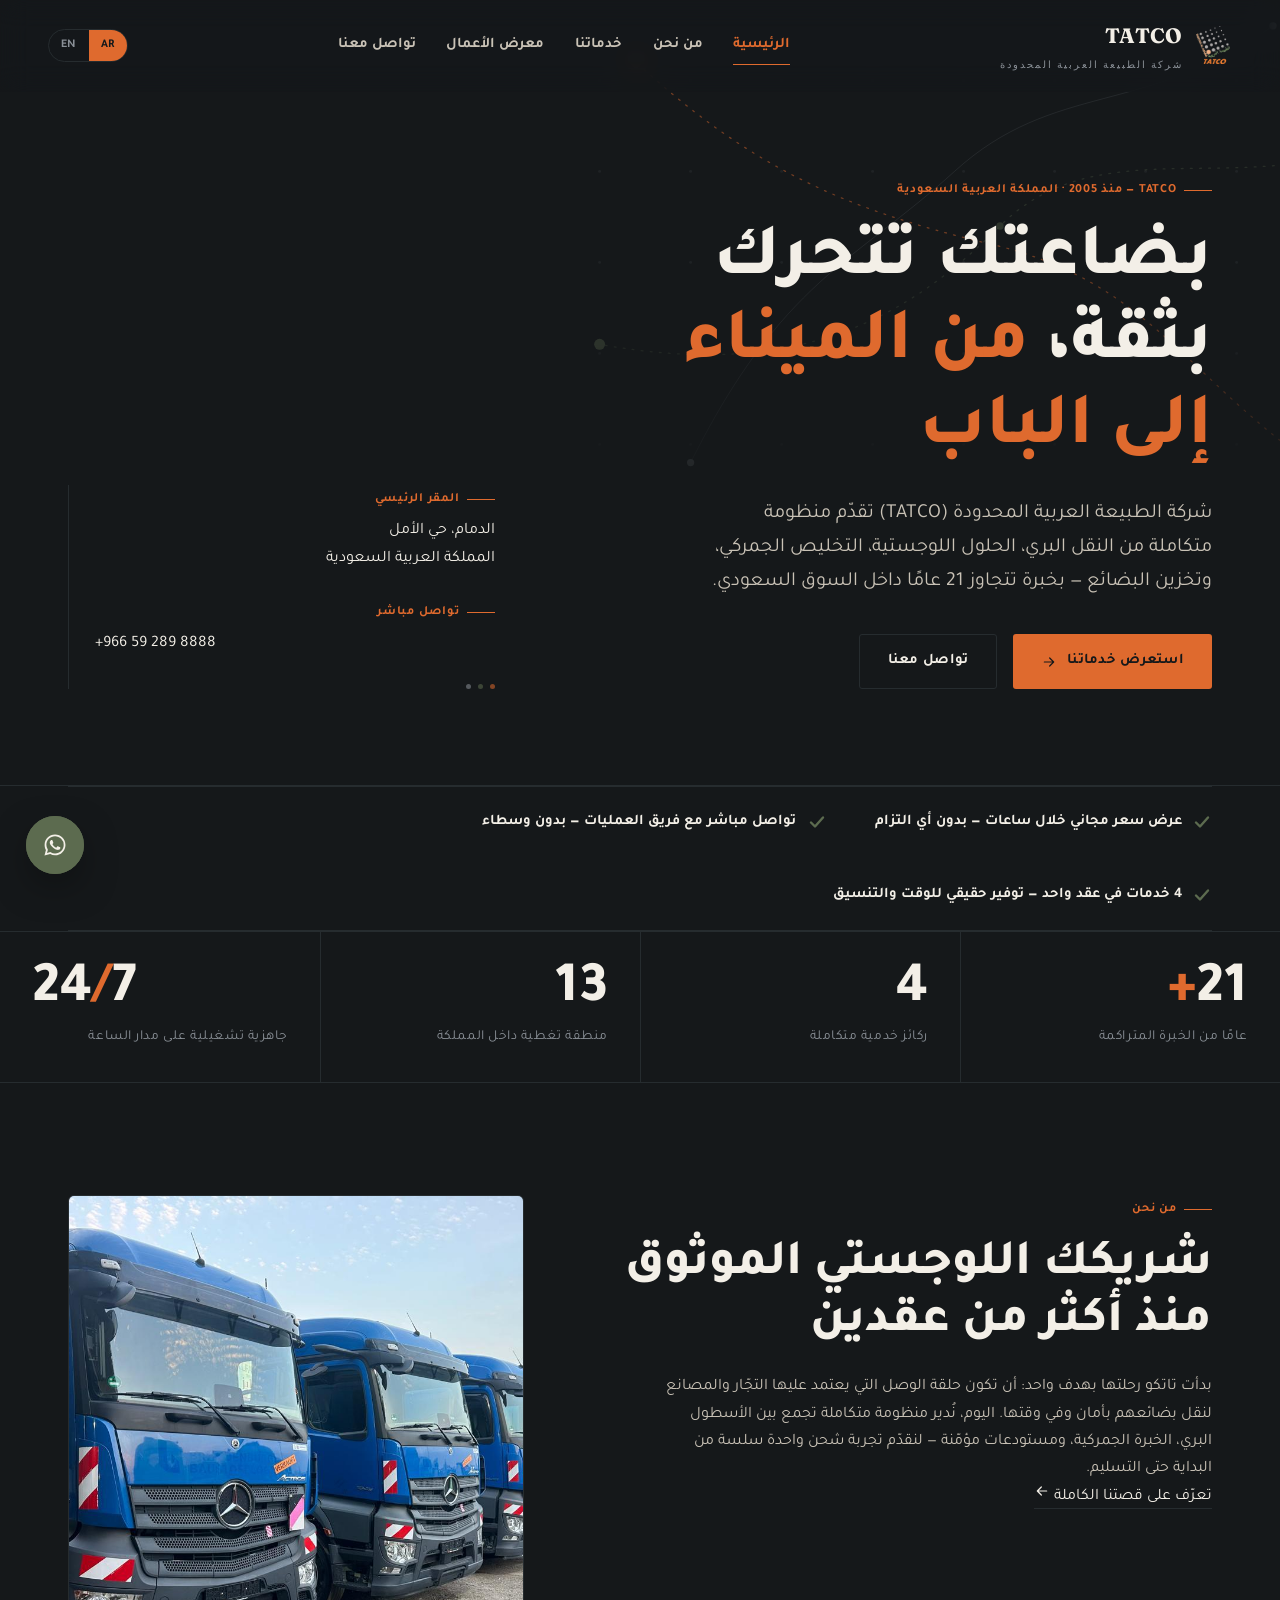
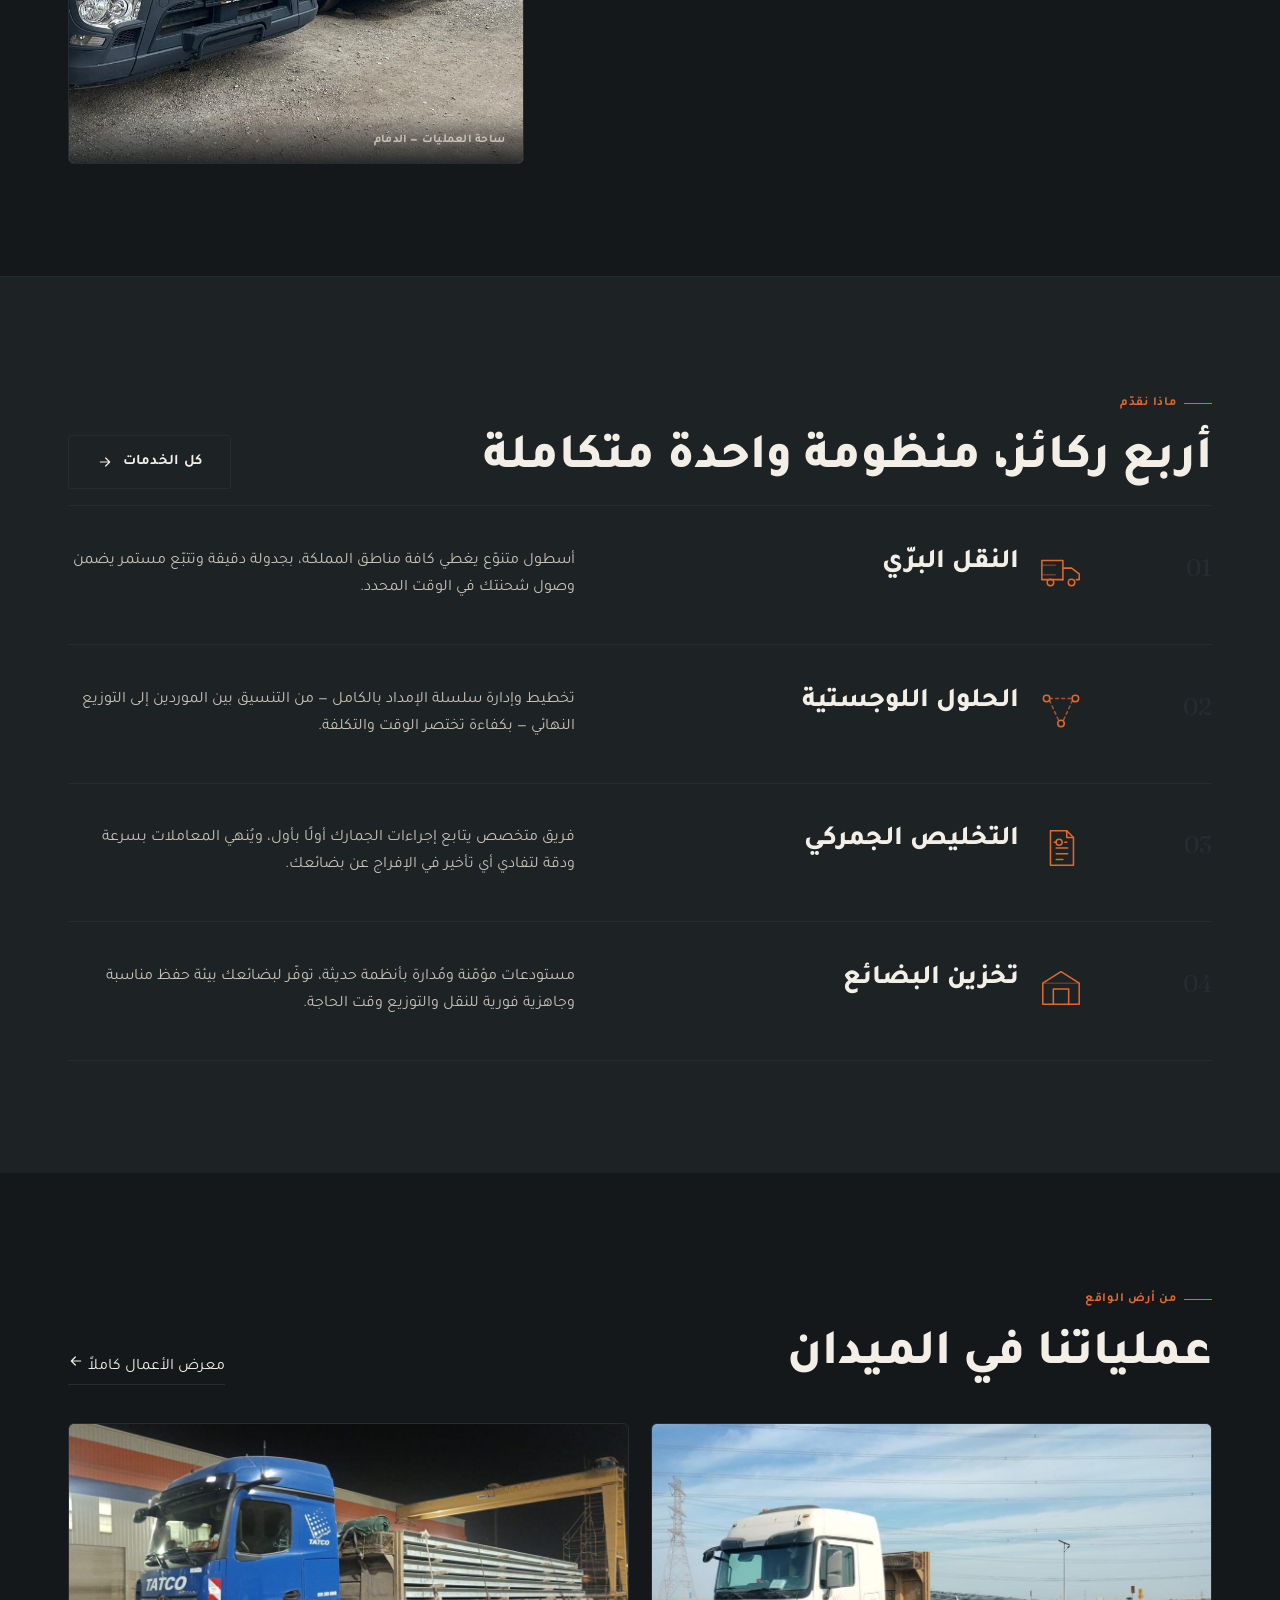
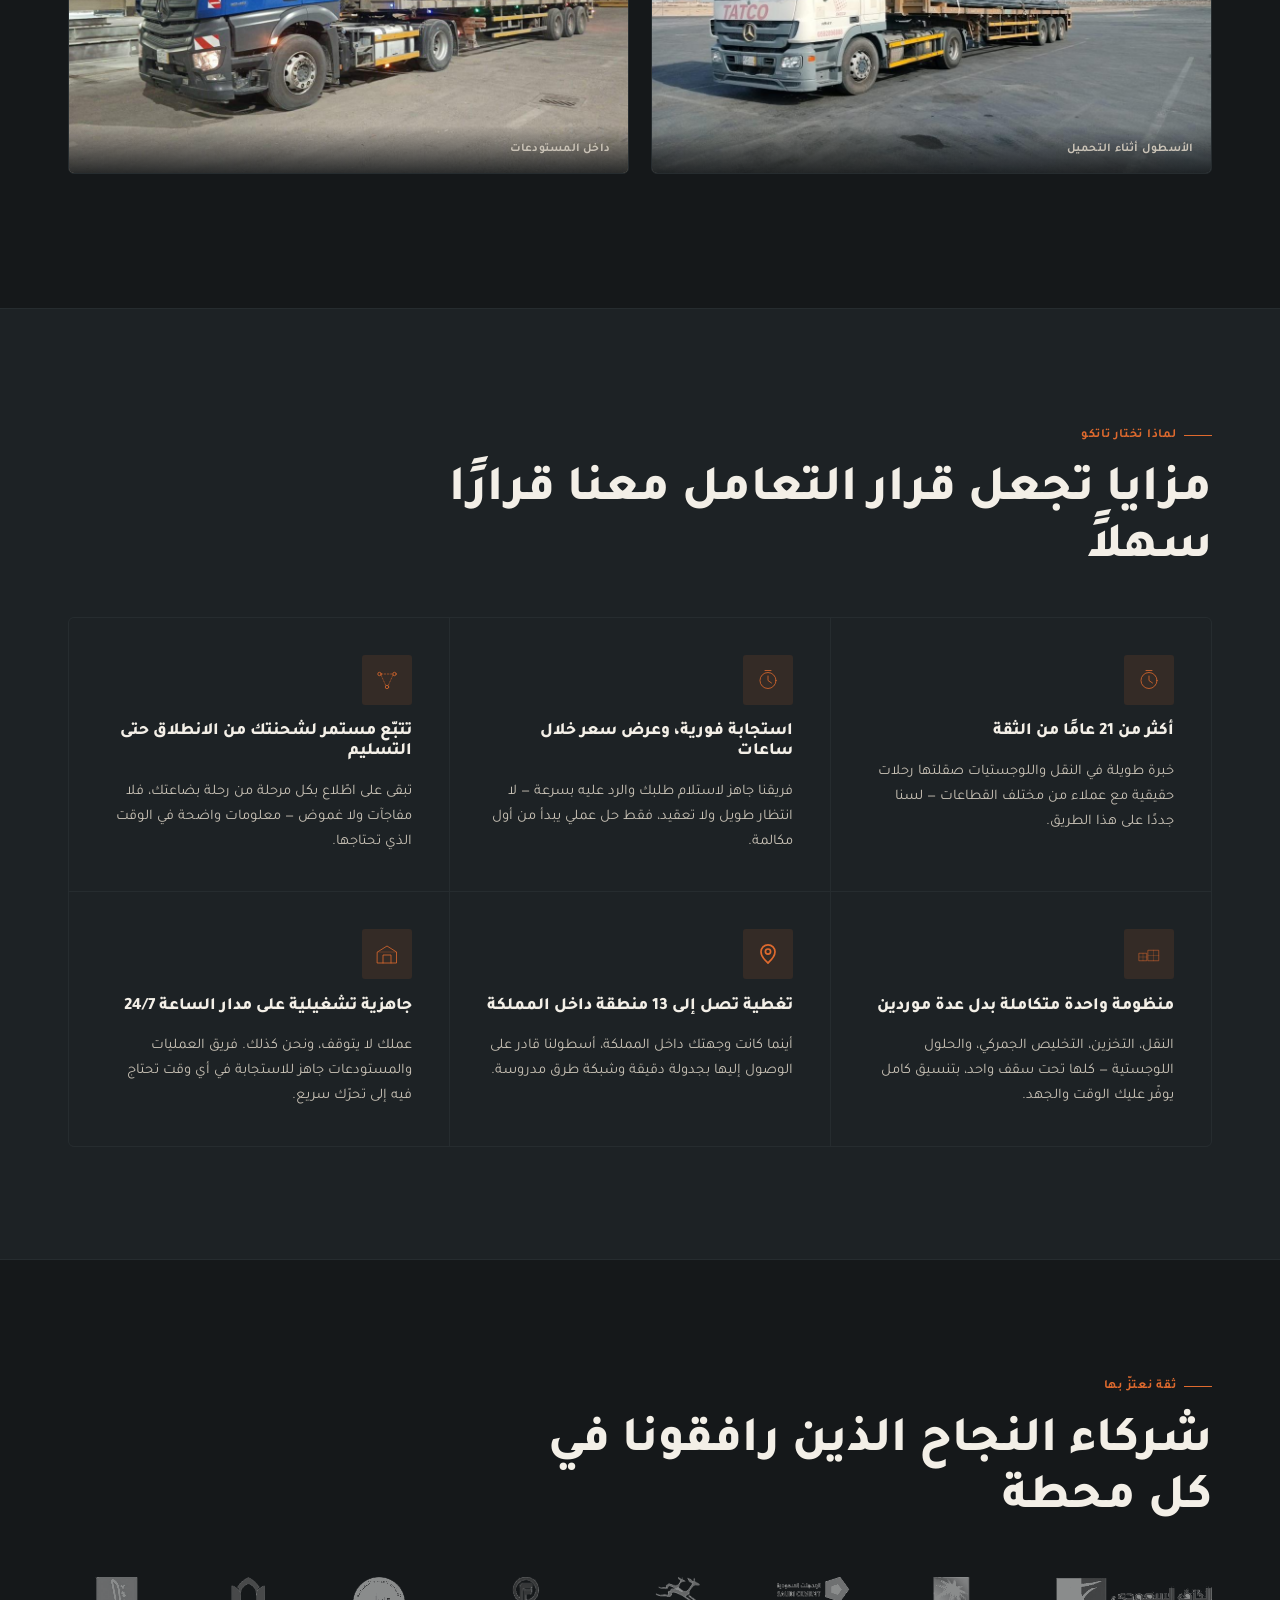
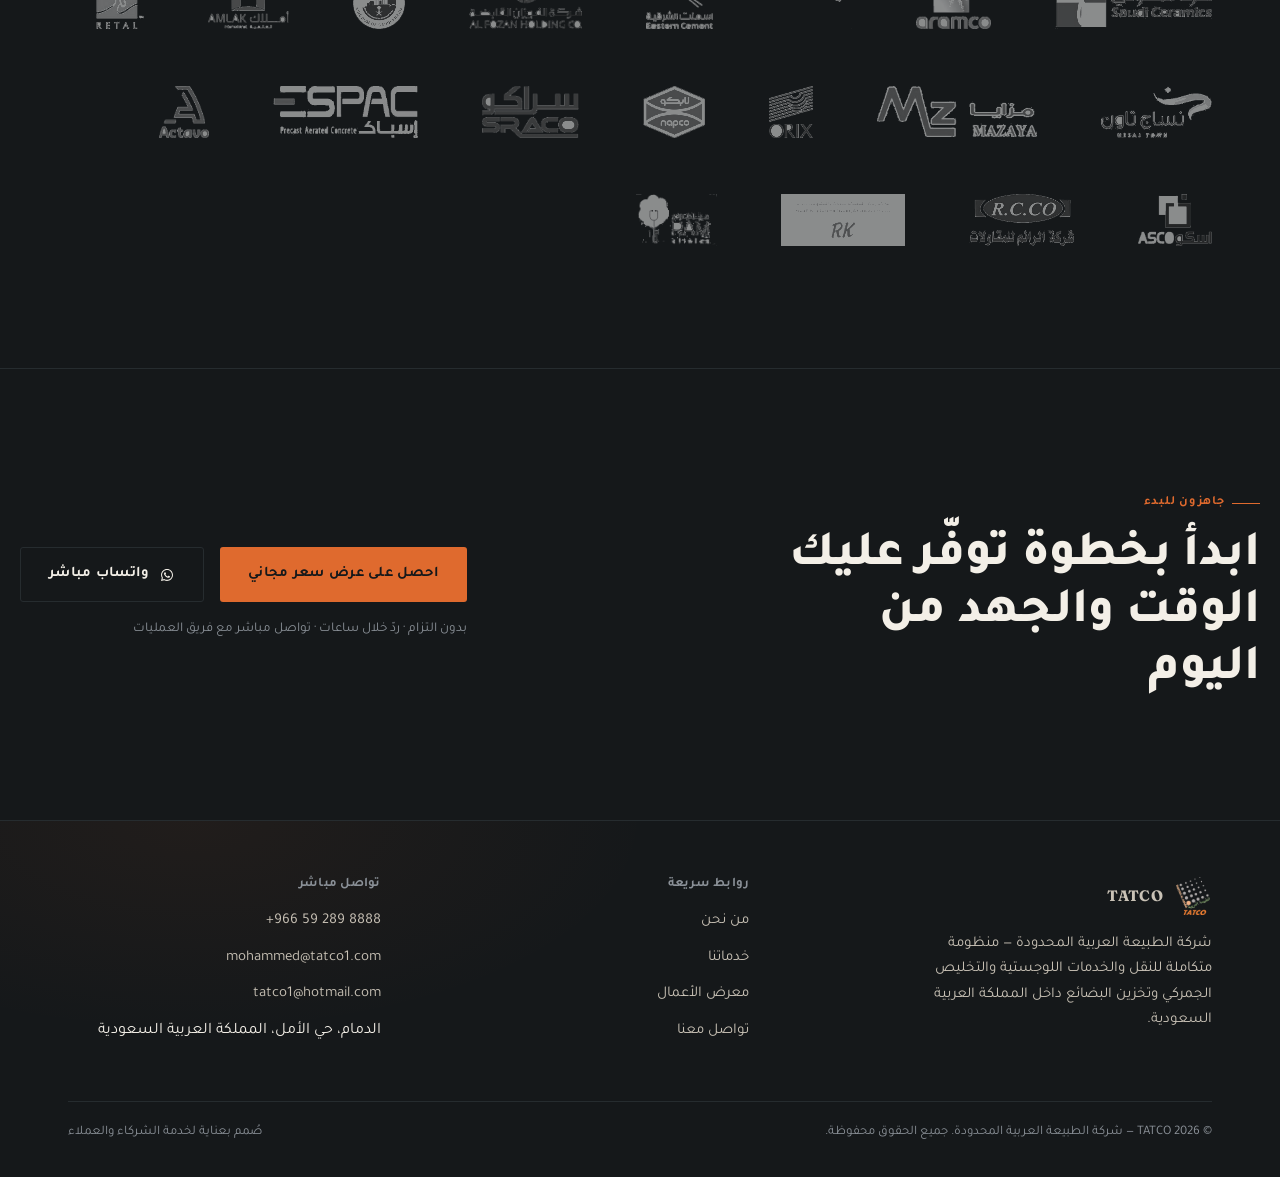
==== index.html @ e1bbb309 "الموقع الإلكتروني لشركة الطبيعة العربية (TATCO) — النسخة الكاملة" ====
<!DOCTYPE html>
<html lang="ar" dir="rtl" data-title-ar="TATCO | شركة الطبيعة العربية المحدودة — نقل، لوجستيات، تخليص جمركي وتخزين" data-title-en="TATCO | Arabian Nature Co. — Transport, Logistics, Customs Clearance &amp; Storage">
<head>
<meta charset="UTF-8">
<meta name="viewport" content="width=device-width, initial-scale=1">
<meta name="description" content="تاتكو — أكثر من 21 عامًا في خدمات النقل البري، الحلول اللوجستية، التخليص الجمركي، وتخزين البضائع داخل المملكة العربية السعودية.">
<title>TATCO | شركة الطبيعة العربية المحدودة — نقل، لوجستيات، تخليص جمركي وتخزين</title>
<link rel="preconnect" href="https://fonts.googleapis.com">
<link rel="preconnect" href="https://fonts.gstatic.com" crossorigin>
<link href="https://fonts.googleapis.com/css2?family=Fraunces:opsz,wght@9..144,400;9..144,600;9..144,700&family=Plus+Jakarta+Sans:wght@400;500;600;700&family=Tajawal:wght@400;500;700;800&display=swap" rel="stylesheet">
<link rel="stylesheet" href="assets/css/theme.css">
<link rel="stylesheet" href="assets/css/base.css">
<link rel="stylesheet" href="assets/css/components.css">
</head>
<body>

<svg style="position:absolute;width:0;height:0;overflow:hidden"><use href="assets/svg/icons.svg#i-logo"/></svg>
<object type="image/svg+xml" data="assets/svg/icons.svg" style="display:none" aria-hidden="true"></object>

<!-- ============ شريط التنقّل ============ -->
<header class="nav">
  <a href="index.html" class="brand">
    <img class="mark" src="assets/img/logo.png" alt="TATCO">
    <span>
      TATCO
      <small class="lang-ar">شركة الطبيعة العربية المحدودة</small>
      <small class="lang-en">Arabian Nature Co. Ltd.</small>
    </span>
  </a>

  <nav class="nav-links">
    <a href="index.html" class="is-active"><span class="lang-ar">الرئيسية</span><span class="lang-en">Home</span></a>
    <a href="about.html"><span class="lang-ar">من نحن</span><span class="lang-en">About</span></a>
    <a href="services.html"><span class="lang-ar">خدماتنا</span><span class="lang-en">Services</span></a>
    <a href="gallery.html"><span class="lang-ar">معرض الأعمال</span><span class="lang-en">Gallery</span></a>
    <a href="contact.html"><span class="lang-ar">تواصل معنا</span><span class="lang-en">Contact</span></a>
  </nav>

  <div class="nav-tools">
    <div class="lang-switch">
      <button data-lang="ar" type="button">AR</button>
      <button data-lang="en" type="button">EN</button>
    </div>
    <button class="nav-burger" aria-label="فتح القائمة" type="button"><span></span><span></span><span></span></button>
  </div>
</header>

<!-- ============ الهيرو ============ -->
<section class="hero">
  <img class="hero-net" src="assets/svg/network.svg" alt="" aria-hidden="true">
  <div class="wrap hero-grid">
    <div>
      <p class="eyebrow reveal">
        <span class="lang-ar">TATCO — منذ 2005 · المملكة العربية السعودية</span>
        <span class="lang-en">TATCO — Since 2005 · Kingdom of Saudi Arabia</span>
      </p>
      <h1 class="reveal">
        <span class="lang-ar">بضاعتك تتحرك بثقة، <span class="accent">من الميناء إلى الباب</span></span>
        <span class="lang-en">Your cargo moves with confidence — <span class="accent">from port to door</span></span>
      </h1>
      <p class="lede reveal">
        <span class="lang-ar">شركة الطبيعة العربية المحدودة (TATCO) تقدّم منظومة متكاملة من النقل البري، الحلول اللوجستية، التخليص الجمركي، وتخزين البضائع — بخبرة تتجاوز 21 عامًا داخل السوق السعودي.</span>
        <span class="lang-en">Arabian Nature Co. Ltd. (TATCO) delivers a complete system of land transport, logistics solutions, customs clearance, and warehousing — backed by more than 21 years of experience across the Saudi market.</span>
      </p>
      <div class="hero-actions reveal">
        <a href="services.html" class="btn btn--solid">
          <span class="lang-ar">استعرض خدماتنا</span><span class="lang-en">Explore Our Services</span>
          <svg width="16" height="16"><use href="assets/svg/icons.svg#i-arrow"/></svg>
        </a>
        <a href="contact.html" class="btn btn--ghost">
          <span class="lang-ar">تواصل معنا</span><span class="lang-en">Get in Touch</span>
        </a>
      </div>
    </div>

    <div class="hero-meta reveal">
      <div>
        <span class="eyebrow" style="margin-bottom:.5rem"><span class="lang-ar">المقر الرئيسي</span><span class="lang-en">Headquarters</span></span>
        <p style="margin:0; color:var(--paper)">
          <span class="lang-ar">الدمام، حي الأمل<br>المملكة العربية السعودية</span>
          <span class="lang-en">Dammam, Al Amal District<br>Kingdom of Saudi Arabia</span>
        </p>
      </div>
      <div>
        <span class="eyebrow" style="margin-bottom:.5rem"><span class="lang-ar">تواصل مباشر</span><span class="lang-en">Direct Line</span></span>
        <p style="margin:0; color:var(--paper)" dir="ltr">+966 59 289 8888</p>
      </div>
      <div class="dotline" aria-hidden="true"><span></span><span></span><span></span></div>
    </div>
  </div>
</section>

<!-- ============ شريط المكاسب — ما يربحه العميل من أول تواصل ============ -->
<div class="wrap">
  <div class="gains reveal">
    <span class="gain">
      <svg viewBox="0 0 20 20" fill="none" aria-hidden="true"><path d="M4 10.5l4 4 8-9" stroke="currentColor" stroke-width="2.4" stroke-linecap="round" stroke-linejoin="round"/></svg>
      <span class="lang-ar">عرض سعر مجاني خلال ساعات — بدون أي التزام</span>
      <span class="lang-en">Free quote within hours — no obligation</span>
    </span>
    <span class="gain">
      <svg viewBox="0 0 20 20" fill="none" aria-hidden="true"><path d="M4 10.5l4 4 8-9" stroke="currentColor" stroke-width="2.4" stroke-linecap="round" stroke-linejoin="round"/></svg>
      <span class="lang-ar">تواصل مباشر مع فريق العمليات — بدون وسطاء</span>
      <span class="lang-en">Direct line to the operations team — no middlemen</span>
    </span>
    <span class="gain">
      <svg viewBox="0 0 20 20" fill="none" aria-hidden="true"><path d="M4 10.5l4 4 8-9" stroke="currentColor" stroke-width="2.4" stroke-linecap="round" stroke-linejoin="round"/></svg>
      <span class="lang-ar">4 خدمات في عقد واحد — توفير حقيقي للوقت والتنسيق</span>
      <span class="lang-en">4 services under one contract — real savings in time and coordination</span>
    </span>
  </div>
</div>

<!-- ============ شريط الإحصائيات ============ -->
<section class="stats-bar">
  <div class="wrap" style="display:contents">
    <div class="stat reveal" style="padding: var(--space-md) clamp(1rem,3vw,2rem); border-inline-end:var(--hairline)">
      <span class="num"><span data-count="21">0</span><span class="accent">+</span></span>
      <span class="label"><span class="lang-ar">عامًا من الخبرة المتراكمة</span><span class="lang-en">Years of Accumulated Expertise</span></span>
    </div>
    <div class="stat reveal" style="padding: var(--space-md) clamp(1rem,3vw,2rem); border-inline-end:var(--hairline)">
      <span class="num"><span data-count="4">0</span></span>
      <span class="label"><span class="lang-ar">ركائز خدمية متكاملة</span><span class="lang-en">Integrated Service Pillars</span></span>
    </div>
    <div class="stat reveal" style="padding: var(--space-md) clamp(1rem,3vw,2rem); border-inline-end:var(--hairline)">
      <span class="num"><span data-count="13">0</span></span>
      <span class="label"><span class="lang-ar">منطقة تغطية داخل المملكة</span><span class="lang-en">Regions Covered Nationwide</span></span>
    </div>
    <div class="stat reveal" style="padding: var(--space-md) clamp(1rem,3vw,2rem)">
      <span class="num" dir="ltr">24<span class="accent">/</span>7</span>
      <span class="label"><span class="lang-ar">جاهزية تشغيلية على مدار الساعة</span><span class="lang-en">Operational Readiness, Round the Clock</span></span>
    </div>
  </div>
</section>

<!-- ============ نبذة سريعة ============ -->
<section class="section">
  <div class="wrap grid-asym">
    <div>
      <p class="eyebrow reveal"><span class="lang-ar">من نحن</span><span class="lang-en">Who We Are</span></p>
      <h2 class="reveal" style="margin-block:1rem 1.4rem">
        <span class="lang-ar">شريكك اللوجستي الموثوق منذ أكثر من عقدين</span>
        <span class="lang-en">Your trusted logistics partner for over two decades</span>
      </h2>
      <p class="reveal">
        <span class="lang-ar">بدأت تاتكو رحلتها بهدف واحد: أن تكون حلقة الوصل التي يعتمد عليها التجّار والمصانع لنقل بضائعهم بأمان وفي وقتها. اليوم، نُدير منظومة متكاملة تجمع بين الأسطول البري، الخبرة الجمركية، ومستودعات مؤمّنة — لنقدّم تجربة شحن واحدة سلسة من البداية حتى التسليم.</span>
        <span class="lang-en">TATCO began with a single purpose: to become the link that traders and factories rely on to move their goods safely and on time. Today, we operate an integrated system combining a land fleet, customs expertise, and secured warehousing — delivering one seamless shipping experience from start to delivery.</span>
      </p>
      <a href="about.html" class="btn--text reveal" style="margin-top:1.6rem">
        <span class="lang-ar">تعرّف على قصتنا الكاملة</span><span class="lang-en">Read our full story</span>
        <svg width="16" height="16"><use href="assets/svg/icons.svg#i-arrow"/></svg>
      </a>
    </div>
    <div class="frame frame--tall reveal">
      <img src="assets/img/about-yard.jpg" alt="ساحة عمليات تاتكو للنقل واللوجستيات" loading="lazy"
           onerror="this.removeAttribute('src'); this.alt='';">
      <span class="frame-tag">
        <span class="lang-ar">ساحة العمليات — الدمام</span>
        <span class="lang-en">Operations Yard — Dammam</span>
      </span>
    </div>
  </div>
</section>

<!-- ============ نظرة على الخدمات ============ -->
<section class="section" style="border-top:var(--hairline); background:var(--ink-2)">
  <div class="wrap">
    <div style="display:flex; justify-content:space-between; align-items:flex-end; gap:2rem; flex-wrap:wrap; margin-bottom:1rem">
      <div>
        <p class="eyebrow reveal"><span class="lang-ar">ماذا نقدّم</span><span class="lang-en">What We Do</span></p>
        <h2 class="reveal" style="margin-top:1rem">
          <span class="lang-ar">أربع ركائز، منظومة واحدة متكاملة</span>
          <span class="lang-en">Four pillars. One integrated system.</span>
        </h2>
      </div>
      <a href="services.html" class="btn btn--ghost reveal">
        <span class="lang-ar">كل الخدمات</span><span class="lang-en">All Services</span>
        <svg width="16" height="16"><use href="assets/svg/icons.svg#i-arrow"/></svg>
      </a>
    </div>

    <div class="reveal-stagger">
      <div class="service-row reveal" style="--i:0">
        <span class="service-index">01</span>
        <div class="service-head">
          <svg class="service-icon"><use href="assets/svg/icons.svg#i-truck"/></svg>
          <h3><span class="lang-ar">النقل البرّي</span><span class="lang-en">Land Transport</span></h3>
        </div>
        <p>
          <span class="lang-ar">أسطول متنوّع يغطي كافة مناطق المملكة، بجدولة دقيقة وتتبّع مستمر يضمن وصول شحنتك في الوقت المحدد.</span>
          <span class="lang-en">A diverse fleet covering every region of the Kingdom, with precise scheduling and continuous tracking that ensures your shipment arrives on time.</span>
        </p>
      </div>
      <div class="service-row reveal" style="--i:1">
        <span class="service-index">02</span>
        <div class="service-head">
          <svg class="service-icon"><use href="assets/svg/icons.svg#i-route"/></svg>
          <h3><span class="lang-ar">الحلول اللوجستية</span><span class="lang-en">Logistics Solutions</span></h3>
        </div>
        <p>
          <span class="lang-ar">تخطيط وإدارة سلسلة الإمداد بالكامل — من التنسيق بين الموردين إلى التوزيع النهائي — بكفاءة تختصر الوقت والتكلفة.</span>
          <span class="lang-en">End-to-end supply chain planning and management — from supplier coordination to final distribution — with efficiency that saves both time and cost.</span>
        </p>
      </div>
      <div class="service-row reveal" style="--i:2">
        <span class="service-index">03</span>
        <div class="service-head">
          <svg class="service-icon"><use href="assets/svg/icons.svg#i-customs"/></svg>
          <h3><span class="lang-ar">التخليص الجمركي</span><span class="lang-en">Customs Clearance</span></h3>
        </div>
        <p>
          <span class="lang-ar">فريق متخصص يتابع إجراءات الجمارك أولًا بأول، ويُنهي المعاملات بسرعة ودقة لتفادي أي تأخير في الإفراج عن بضائعك.</span>
          <span class="lang-en">A specialized team that follows up customs procedures step by step, completing transactions quickly and accurately to avoid any release delays.</span>
        </p>
      </div>
      <div class="service-row reveal" style="--i:3">
        <span class="service-index">04</span>
        <div class="service-head">
          <svg class="service-icon"><use href="assets/svg/icons.svg#i-warehouse"/></svg>
          <h3><span class="lang-ar">تخزين البضائع</span><span class="lang-en">Storage &amp; Warehousing</span></h3>
        </div>
        <p>
          <span class="lang-ar">مستودعات مؤمّنة ومُدارة بأنظمة حديثة، توفّر لبضائعك بيئة حفظ مناسبة وجاهزية فورية للنقل والتوزيع وقت الحاجة.</span>
          <span class="lang-en">Secured warehouses managed with modern systems, providing your goods with the right storage environment and instant readiness for transport when needed.</span>
        </p>
      </div>
    </div>
  </div>
</section>

<!-- ============ لمحة من المعرض ============ -->
<section class="section">
  <div class="wrap">
    <div style="display:flex; justify-content:space-between; align-items:flex-end; gap:2rem; flex-wrap:wrap; margin-bottom:2.4rem">
      <div>
        <p class="eyebrow reveal"><span class="lang-ar">من أرض الواقع</span><span class="lang-en">From the Field</span></p>
        <h2 class="reveal" style="margin-top:1rem">
          <span class="lang-ar">عملياتنا في الميدان</span>
          <span class="lang-en">Our operations on the ground</span>
        </h2>
      </div>
      <a href="gallery.html" class="btn--text reveal">
        <span class="lang-ar">معرض الأعمال كاملاً</span><span class="lang-en">View full gallery</span>
        <svg width="16" height="16"><use href="assets/svg/icons.svg#i-arrow"/></svg>
      </a>
    </div>

    <div class="gallery-grid">
      <div class="frame frame--wide reveal" style="grid-column: span 3">
        <img src="assets/img/fleet-01.jpg" alt="أسطول الشاحنات أثناء التحميل" loading="lazy" onerror="this.removeAttribute('src')">
        <span class="frame-tag"><span class="lang-ar">الأسطول أثناء التحميل</span><span class="lang-en">Fleet during loading</span></span>
      </div>
      <div class="frame frame--wide reveal" style="grid-column: span 3">
        <img src="assets/img/warehouse-01.jpg" alt="داخل أحد المستودعات" loading="lazy" onerror="this.removeAttribute('src')">
        <span class="frame-tag"><span class="lang-ar">داخل المستودعات</span><span class="lang-en">Inside the warehouses</span></span>
      </div>
    </div>
  </div>
</section>

<!-- ============ لماذا تختارنا — مزايا تقنع العميل بالشراء ============ -->
<section class="section" style="border-top:var(--hairline); background:var(--ink-2)">
  <div class="wrap">
    <p class="eyebrow reveal"><span class="lang-ar">لماذا تختار تاتكو</span><span class="lang-en">Why Choose TATCO</span></p>
    <h2 class="reveal" style="margin-block:1rem 2.4rem; max-width:28ch">
      <span class="lang-ar">مزايا تجعل قرار التعامل معنا قرارًا سهلاً</span>
      <span class="lang-en">Advantages that make choosing us an easy decision</span>
    </h2>
    <div class="features-grid reveal-stagger">
      <div class="feature-card reveal" style="--i:0">
        <div class="feature-icon"><svg><use href="assets/svg/icons.svg#i-clock"/></svg></div>
        <h3><span class="lang-ar">أكثر من 21 عامًا من الثقة</span><span class="lang-en">21+ Years of Proven Trust</span></h3>
        <p><span class="lang-ar">خبرة طويلة في النقل واللوجستيات صقلتها رحلات حقيقية مع عملاء من مختلف القطاعات — لسنا جددًا على هذا الطريق.</span><span class="lang-en">Decades of transport and logistics experience shaped by real journeys with clients across every sector — we are not new to this road.</span></p>
      </div>
      <div class="feature-card reveal" style="--i:1">
        <div class="feature-icon"><svg><use href="assets/svg/icons.svg#i-clock"/></svg></div>
        <h3><span class="lang-ar">استجابة فورية، وعرض سعر خلال ساعات</span><span class="lang-en">Instant Response, Quotes Within Hours</span></h3>
        <p><span class="lang-ar">فريقنا جاهز لاستلام طلبك والرد عليه بسرعة — لا انتظار طويل ولا تعقيد، فقط حل عملي يبدأ من أول مكالمة.</span><span class="lang-en">Our team is ready to receive and respond to your request fast — no long waits, no complexity, just a practical solution starting from the first call.</span></p>
      </div>
      <div class="feature-card reveal" style="--i:2">
        <div class="feature-icon"><svg><use href="assets/svg/icons.svg#i-route"/></svg></div>
        <h3><span class="lang-ar">تتبّع مستمر لشحنتك من الانطلاق حتى التسليم</span><span class="lang-en">Continuous Tracking from Dispatch to Delivery</span></h3>
        <p><span class="lang-ar">تبقى على اطّلاع بكل مرحلة من رحلة بضاعتك، فلا مفاجآت ولا غموض — معلومات واضحة في الوقت الذي تحتاجها.</span><span class="lang-en">Stay informed at every stage of your shipment's journey — no surprises, no guesswork, just clear information exactly when you need it.</span></p>
      </div>
      <div class="feature-card reveal" style="--i:3">
        <div class="feature-icon"><svg><use href="assets/svg/icons.svg#i-crates"/></svg></div>
        <h3><span class="lang-ar">منظومة واحدة متكاملة بدل عدة موردين</span><span class="lang-en">One Integrated System Instead of Multiple Vendors</span></h3>
        <p><span class="lang-ar">النقل، التخزين، التخليص الجمركي، والحلول اللوجستية — كلها تحت سقف واحد، بتنسيق كامل يوفّر عليك الوقت والجهد.</span><span class="lang-en">Transport, warehousing, customs clearance, and logistics solutions — all under one roof, fully coordinated to save you time and effort.</span></p>
      </div>
      <div class="feature-card reveal" style="--i:4">
        <div class="feature-icon"><svg><use href="assets/svg/icons.svg#i-pin"/></svg></div>
        <h3><span class="lang-ar">تغطية تصل إلى 13 منطقة داخل المملكة</span><span class="lang-en">Coverage Spanning 13 Regions Across the Kingdom</span></h3>
        <p><span class="lang-ar">أينما كانت وجهتك داخل المملكة، أسطولنا قادر على الوصول إليها بجدولة دقيقة وشبكة طرق مدروسة.</span><span class="lang-en">Wherever your destination is within the Kingdom, our fleet can reach it — with precise scheduling and well-planned routes.</span></p>
      </div>
      <div class="feature-card reveal" style="--i:5">
        <div class="feature-icon"><svg><use href="assets/svg/icons.svg#i-warehouse"/></svg></div>
        <h3><span class="lang-ar">جاهزية تشغيلية على مدار الساعة 24/7</span><span class="lang-en">Round-the-Clock Operational Readiness</span></h3>
        <p><span class="lang-ar">عملك لا يتوقف، ونحن كذلك. فريق العمليات والمستودعات جاهز للاستجابة في أي وقت تحتاج فيه إلى تحرّك سريع.</span><span class="lang-en">Your business never stops — and neither do we. Our operations and warehouse teams are ready to respond whenever you need fast action.</span></p>
      </div>
    </div>
  </div>
</section>

<!-- ============ شركاء النجاح ============ -->
<section class="section" style="border-top:var(--hairline)">
  <div class="wrap">
    <p class="eyebrow reveal"><span class="lang-ar">ثقة نعتزّ بها</span><span class="lang-en">Trust We Value</span></p>
    <h2 class="reveal" style="margin-block:1rem 2.4rem; max-width:24ch">
      <span class="lang-ar">شركاء النجاح الذين رافقونا في كل محطة</span>
      <span class="lang-en">Success partners who've walked every step with us</span>
    </h2>
    <div class="partners-grid reveal">
      <div class="partner-chip" title="الخزف السعودي">
        <img src="assets/img/partners/saudi-ceramics.png" alt="الخزف السعودي — Saudi Ceramics" loading="lazy">
      </div>
      <div class="partner-chip" title="أرامكو السعودية">
        <img src="assets/img/partners/aramco.png" alt="أرامكو السعودية — Saudi Aramco" loading="lazy">
      </div>
      <div class="partner-chip" title="الإسمنت السعودية">
        <img src="assets/img/partners/saudi-cement.png" alt="الإسمنت السعودية — Saudi Cement" loading="lazy">
      </div>
      <div class="partner-chip" title="أسمنت الشرقية">
        <img src="assets/img/partners/eastern-cement.png" alt="أسمنت الشرقية — Eastern Cement" loading="lazy">
      </div>
      <div class="partner-chip" title="الفوزان القابضة">
        <img src="assets/img/partners/al-fozan-holding.png" alt="الفوزان القابضة — Al Fozan Holding" loading="lazy">
      </div>
      <div class="partner-chip" title="الهيئة الملكية للجبيل وينبع">
        <img src="assets/img/partners/royal-commission-jubail-yanbu.png" alt="الهيئة الملكية للجبيل وينبع — Royal Commission for Jubail & Yanbu" loading="lazy">
      </div>
      <div class="partner-chip" title="أملاك العالمية">
        <img src="assets/img/partners/amlak-international.png" alt="أملاك العالمية — Amlak International" loading="lazy">
      </div>
      <div class="partner-chip" title="ريتال العقارية">
        <img src="assets/img/partners/retal.png" alt="ريتال العقارية — Retal" loading="lazy">
      </div>
      <div class="partner-chip" title="نساج تاون">
        <img src="assets/img/partners/nesaj-town.png" alt="نساج تاون — Nesaj Town" loading="lazy">
      </div>
      <div class="partner-chip" title="مزايا">
        <img src="assets/img/partners/mazaya.png" alt="مزايا — Mazaya" loading="lazy">
      </div>
      <div class="partner-chip" title="أوركس السعودية">
        <img src="assets/img/partners/orix.png" alt="أوركس السعودية — ORIX Saudi Arabia" loading="lazy">
      </div>
      <div class="partner-chip" title="نابكو">
        <img src="assets/img/partners/napco.png" alt="نابكو — NAPCO" loading="lazy">
      </div>
      <div class="partner-chip" title="سراكو">
        <img src="assets/img/partners/sraco.png" alt="سراكو — SRACO" loading="lazy">
      </div>
      <div class="partner-chip" title="إسباك — الخرسانة الرغوية">
        <img src="assets/img/partners/espac.png" alt="إسباك — الخرسانة الرغوية — ESPAC Precast Aerated Concrete" loading="lazy">
      </div>
      <div class="partner-chip" title="أكتافو">
        <img src="assets/img/partners/actavo.png" alt="أكتافو — Actavo" loading="lazy">
      </div>
      <div class="partner-chip" title="أسكو">
        <img src="assets/img/partners/asco.png" alt="أسكو — ASCO" loading="lazy">
      </div>
      <div class="partner-chip" title="شركة الرائم للمقاولات">
        <img src="assets/img/partners/rcco-rraem-contracting.png" alt="شركة الرائم للمقاولات — Al Raem Contracting Co." loading="lazy">
      </div>
      <div class="partner-chip" title="رياض المملكة للتجارة والمقاولات">
        <img src="assets/img/partners/riyadh-kingdom-trading.png" alt="رياض المملكة للتجارة والمقاولات — Riyadh Kingdom Trading & Contracting" loading="lazy">
      </div>
      <div class="partner-chip" title="عيادات رام">
        <img src="assets/img/partners/ram-clinics.png" alt="عيادات رام — RAM Clinics" loading="lazy">
      </div>
    </div>
  </div>
</section>

<!-- ============ شريط دعوة ختامي ============ -->
<section class="section section--tight" style="border-top:var(--hairline)">
  <div class="wrap cta-strip">
    <div>
      <p class="eyebrow reveal"><span class="lang-ar">جاهزون للبدء</span><span class="lang-en">Ready When You Are</span></p>
      <h2 class="reveal" style="margin-top:.8rem; max-width:18ch">
        <span class="lang-ar">ابدأ بخطوة توفّر عليك الوقت والجهد من اليوم</span>
        <span class="lang-en">Take the step that saves you time and effort today</span>
      </h2>
    </div>
    <div>
      <div class="reveal" style="display:flex; gap:1rem; flex-wrap:wrap">
        <a href="contact.html" class="btn btn--solid">
          <span class="lang-ar">احصل على عرض سعر مجاني</span><span class="lang-en">Get a Free Quote</span>
        </a>
        <a href="https://wa.me/966592898888" target="_blank" rel="noopener" class="btn btn--ghost">
          <svg width="16" height="16"><use href="assets/svg/icons.svg#i-whatsapp"/></svg>
          <span class="lang-ar">واتساب مباشر</span><span class="lang-en">WhatsApp Us</span>
        </a>
      </div>
      <p class="reveal" style="margin-top:1rem; font-size:.84rem; color:var(--ash)">
        <span class="lang-ar">بدون التزام · ردّ خلال ساعات · تواصل مباشر مع فريق العمليات</span>
        <span class="lang-en">No obligation · Reply within hours · Direct line to the operations team</span>
      </p>
    </div>
  </div>
</section>

<!-- ============ التذييل ============ -->
<footer class="footer">
  <div class="wrap">
    <div class="footer-grid">
      <div>
        <a href="index.html" class="brand" style="margin-bottom:1rem; display:inline-flex">
          <img class="mark" src="assets/img/logo.png" alt="TATCO">
          <span>TATCO</span>
        </a>
        <p style="max-width:36ch">
          <span class="lang-ar">شركة الطبيعة العربية المحدودة — منظومة متكاملة للنقل والخدمات اللوجستية والتخليص الجمركي وتخزين البضائع داخل المملكة العربية السعودية.</span>
          <span class="lang-en">Arabian Nature Co. Ltd. — an integrated system for transport, logistics, customs clearance, and warehousing across the Kingdom of Saudi Arabia.</span>
        </p>
      </div>
      <div>
        <h4><span class="lang-ar">روابط سريعة</span><span class="lang-en">Quick Links</span></h4>
        <ul>
          <li><a href="about.html"><span class="lang-ar">من نحن</span><span class="lang-en">About Us</span></a></li>
          <li><a href="services.html"><span class="lang-ar">خدماتنا</span><span class="lang-en">Our Services</span></a></li>
          <li><a href="gallery.html"><span class="lang-ar">معرض الأعمال</span><span class="lang-en">Gallery</span></a></li>
          <li><a href="contact.html"><span class="lang-ar">تواصل معنا</span><span class="lang-en">Contact</span></a></li>
        </ul>
      </div>
      <div>
        <h4><span class="lang-ar">تواصل مباشر</span><span class="lang-en">Get in Touch</span></h4>
        <ul>
          <li dir="ltr"><a href="tel:+966592898888">+966 59 289 8888</a></li>
          <li><a href="mailto:mohammed@tatco1.com">mohammed@tatco1.com</a></li>
          <li><a href="mailto:tatco1@hotmail.com">tatco1@hotmail.com</a></li>
          <li><span class="lang-ar">الدمام، حي الأمل، المملكة العربية السعودية</span><span class="lang-en">Dammam, Al Amal District, Saudi Arabia</span></li>
        </ul>
      </div>
    </div>
    <div class="footer-bottom">
      <span>© <span id="year">2026</span> TATCO — <span class="lang-ar">شركة الطبيعة العربية المحدودة. جميع الحقوق محفوظة.</span><span class="lang-en">Arabian Nature Co. Ltd. All rights reserved.</span></span>
      <span class="lang-ar">صُمم بعناية لخدمة الشركاء والعملاء</span>
      <span class="lang-en">Designed with care for our partners and clients</span>
    </div>
  </div>
</footer>

<!-- ============ زر واتساب العائم ============ -->
<a class="whatsapp-fab" href="https://wa.me/966592898888" target="_blank" rel="noopener" aria-label="تواصل عبر واتساب">
  <span class="ping" aria-hidden="true"></span>
  <svg viewBox="0 0 32 32" fill="#f3efe7"><use href="assets/svg/icons.svg#i-whatsapp"/></svg>
</a>

<script>document.getElementById('year').textContent = new Date().getFullYear();</script>
<script src="assets/js/main.js"></script>
</body>
</html>
---- assets/css/theme.css ----
/*
  TATCO — هوية بصرية مخصّصة
  فلسفة التصميم: "Industrial Editorial" — صرامة لوجستية صناعية ممزوجة بطباعة تحريرية واثقة.
  لوحة الألوان مشتقة من شعار الشركة: رمادي غرافيتي عميق + برتقالي حارق + أخضر زيتوني داكن.
  بحد أقصى لونان أساسيان + لون تمييز واحد — لا تدرّجات بنفسجية، لا أزرق افتراضي.
*/

:root{
  /* ===== الألوان — Brand Palette ===== */
  --ink:        #15181a;   /* خلفية أساسية: غرافيتي شبه أسود */
  --ink-2:      #1d2225;   /* سطح بطاقات/أقسام */
  --ink-3:      #262c2f;   /* حدود وفواصل خفيفة */
  --paper:      #f3efe7;   /* نص/خلفية فاتحة دافئة (ليست أبيض نقي) */
  --paper-dim:  #c9c2b6;   /* نص ثانوي على الغامق */
  --ash:        #8a9097;   /* نص هادئ / تفاصيل */

  --orange:     #df6a2e;   /* برتقالي TATCO — لون التمييز الرئيسي (CTA, روابط, تشديد) */
  --orange-deep:#b6501f;   /* برتقالي أغمق للتدرجات/الحالات النشطة */
  --olive:      #5c6b4f;   /* أخضر زيتوني من الشعار — لون ثانوي هادئ */
  --olive-dim:  #3c4738;   /* أخضر زيتوني داكن للخلفيات/الأشرطة */

  /* ===== الطباعة ===== */
  --font-display-en: 'Fraunces', Georgia, 'Times New Roman', serif;
  --font-body-en:    'Plus Jakarta Sans', -apple-system, sans-serif;
  --font-arabic:     'Tajawal', 'Segoe UI', Tahoma, sans-serif;

  /* ===== تباعد ===== */
  --space-3xs: 0.25rem;
  --space-2xs: 0.5rem;
  --space-xs:  0.75rem;
  --space-sm:  1.25rem;
  --space-md:  2rem;
  --space-lg:  3.5rem;
  --space-xl:  6rem;
  --space-2xl: 10rem;

  /* ===== حدود وظلال ===== */
  --radius-sm: 3px;
  --radius-md: 6px;
  --radius-lg: 18px;
  --shadow-soft: 0 1px 2px rgba(0,0,0,.25), 0 12px 32px -12px rgba(0,0,0,.45);
  --shadow-deep: 0 24px 64px -20px rgba(0,0,0,.55);

  /* ===== الحركة — Emil Kowalski rules: 150–300ms, custom cubic-bezier ===== */
  --ease-out:    cubic-bezier(0.16, 1, 0.3, 1);
  --ease-in-out: cubic-bezier(0.4, 0, 0.2, 1);
  --ease-spring: cubic-bezier(0.34, 1.56, 0.64, 1);
  --dur-fast: 140ms;
  --dur-base: 240ms;
  --dur-slow: 420ms;

  --container: 1240px;
  --hairline: 1px solid var(--ink-3);
}

/* الوضع الإنجليزي يستخدم خطوطًا لاتينية مختلفة عن العربي */
:root[lang="en"]{
  --font-display: var(--font-display-en);
  --font-body: var(--font-body-en);
}
:root[lang="ar"]{
  --font-display: var(--font-arabic);
  --font-body: var(--font-arabic);
}
---- assets/css/base.css ----
/* ========================================================================
   TATCO — أساسيات التصميم
   ======================================================================== */

*,*::before,*::after{ box-sizing:border-box; margin:0; padding:0; }
html{ scroll-behavior:smooth; }
html,body{ height:100%; }

body{
  background:var(--ink);
  color:var(--paper);
  font-family:var(--font-body);
  line-height:1.7;
  font-size:16px;
  -webkit-font-smoothing:antialiased;
  overflow-x:hidden;
}

[dir="rtl"] body{ font-family:var(--font-arabic); }
[dir="ltr"] body{ font-family:var(--font-body-en); }

/* ===== التبديل بين اللغتين — كل نص مكتوب مرتين ويُخفى أحدهما ===== */
html[lang="ar"] .lang-en{ display:none !important; }
html[lang="en"] .lang-ar{ display:none !important; }
html[lang="en"] [dir="rtl"]{ direction:ltr; }

img{ max-width:100%; display:block; }
a{ color:inherit; text-decoration:none; }
ul{ list-style:none; }
button{ font:inherit; cursor:pointer; border:none; background:none; color:inherit; }
input,textarea{ font:inherit; }

::selection{ background:var(--orange); color:var(--ink); }

@media (prefers-reduced-motion: reduce){
  *,*::before,*::after{ animation-duration:.01ms !important; animation-iteration-count:1 !important; transition-duration:.01ms !important; scroll-behavior:auto !important; }
}

/* ===== أدوات التخطيط ===== */
.wrap{
  max-width:var(--container);
  margin-inline:auto;
  padding-inline: clamp(1.25rem, 5vw, 3rem);
}
.section{ padding-block: clamp(3.5rem, 9vw, 7rem); }
.section--tight{ padding-block: clamp(2rem, 5vw, 3.5rem); }

/* خطوط فاصلة دقيقة بدل التقسيم بالبطاقات الموحّدة */
.hr{ height:1px; background:var(--ink-3); border:0; }

/* ===== الطباعة ===== */
h1,h2,h3,h4{
  font-family:var(--font-display);
  font-weight:700;
  line-height:1.15;
  letter-spacing:-0.01em;
  color:var(--paper);
}
[dir="rtl"] h1,[dir="rtl"] h2,[dir="rtl"] h3,[dir="rtl"] h4{ font-weight:800; letter-spacing:0; }

h1{ font-size:clamp(2.6rem, 6vw, 4.6rem); }
h2{ font-size:clamp(2rem, 4.4vw, 3.1rem); }
h3{ font-size:clamp(1.3rem, 2.4vw, 1.7rem); }
h4{ font-size:1.05rem; }

p{ color:var(--paper-dim); max-width:62ch; }
.lede{ font-size:clamp(1.05rem, 2vw, 1.25rem); color:var(--paper-dim); }

.eyebrow{
  display:inline-flex; align-items:center; gap:.6em;
  font-size:.78rem; font-weight:700;
  letter-spacing:.18em; text-transform:uppercase;
  color:var(--orange);
}
[dir="rtl"] .eyebrow{ letter-spacing:.06em; }
.eyebrow::before{
  content:""; display:inline-block; width:28px; height:1px; background:var(--orange);
}

.accent{ color:var(--orange); }
.accent-olive{ color:var(--olive); }
.muted{ color:var(--ash); }

/* ===== أزرار ===== */
.btn{
  display:inline-flex; align-items:center; gap:.65em;
  padding:.95em 1.9em;
  font-weight:700; font-size:.92rem;
  letter-spacing:.02em;
  border-radius:var(--radius-sm);
  transition:transform var(--dur-fast) var(--ease-out), box-shadow var(--dur-base) var(--ease-out), background var(--dur-base) var(--ease-out), color var(--dur-base) var(--ease-out), border-color var(--dur-base) var(--ease-out);
  white-space:nowrap;
}
.btn:active{ transform:scale(.97); }

.btn--solid{
  background:var(--orange); color:var(--ink);
}
.btn--solid:hover{ background:#ef7d3c; box-shadow:0 10px 30px -8px rgba(223,106,46,.55); transform:translateY(-2px); }

.btn--ghost{
  border:1px solid var(--ink-3); color:var(--paper);
}
.btn--ghost:hover{ border-color:var(--orange); color:var(--orange); transform:translateY(-2px); }

.btn--text{
  color:var(--paper); padding:0; gap:.5em;
  border-bottom:1px solid var(--ink-3);
  border-radius:0; padding-bottom:.2em;
}
.btn--text:hover{ color:var(--orange); border-color:var(--orange); }
.btn--text svg{ transition:transform var(--dur-base) var(--ease-spring); }
[dir="ltr"] .btn--text:hover svg{ transform:translateX(4px); }
[dir="rtl"] .btn--text:hover svg{ transform:translateX(-4px) scaleX(-1); }
[dir="rtl"] .btn--text svg{ transform:scaleX(-1); }

/* ===== الشريط العلوي ===== */
.nav{
  position:fixed; inset-inline:0; top:0; z-index:100;
  display:flex; align-items:center; justify-content:space-between;
  padding:1.15rem clamp(1.25rem, 5vw, 3rem);
  background:rgba(21,24,26,.7);
  backdrop-filter:blur(14px) saturate(140%);
  border-bottom:1px solid transparent;
  transition:border-color var(--dur-base) var(--ease-out), background var(--dur-base) var(--ease-out);
}
.nav.is-scrolled{ border-color:var(--ink-3); background:rgba(21,24,26,.92); }

.brand{
  display:flex; align-items:center; gap:.7rem;
  font-family:var(--font-display-en);
  font-weight:700; font-size:1.3rem; letter-spacing:.02em;
  color:var(--paper);
}
.brand .mark{ width:38px; height:38px; flex-shrink:0; object-fit:contain; }
.brand small{
  display:block; font-family:var(--font-body-en); font-weight:500; font-size:.62rem;
  letter-spacing:.2em; text-transform:uppercase; color:var(--ash); margin-top:2px;
}

.nav-links{ display:flex; align-items:center; gap:clamp(1.2rem, 2.4vw, 2.4rem); }
.nav-links a{
  position:relative; font-size:.92rem; font-weight:600; color:var(--paper-dim);
  padding-block:.3rem;
  transition:color var(--dur-base) var(--ease-out);
}
.nav-links a::after{
  content:""; position:absolute; inset-inline:0; bottom:-2px; height:1px;
  background:var(--orange); transform:scaleX(0); transform-origin:left;
  transition:transform var(--dur-base) var(--ease-out);
}
[dir="rtl"] .nav-links a::after{ transform-origin:right; }
.nav-links a:hover{ color:var(--paper); }
.nav-links a:hover::after, .nav-links a.is-active::after{ transform:scaleX(1); }
.nav-links a.is-active{ color:var(--orange); }

.nav-tools{ display:flex; align-items:center; gap:.9rem; }

.lang-switch{
  display:inline-flex; border:1px solid var(--ink-3); border-radius:999px; overflow:hidden;
  font-size:.74rem; font-weight:700; letter-spacing:.06em;
}
.lang-switch button{
  padding:.5em 1.05em; color:var(--ash);
  transition:color var(--dur-base) var(--ease-out), background var(--dur-base) var(--ease-out);
}
.lang-switch button.is-active{ background:var(--orange); color:var(--ink); }
.lang-switch button:not(.is-active):hover{ color:var(--paper); }

.nav-burger{
  display:none; flex-direction:column; gap:5px; width:26px;
}
.nav-burger span{ height:2px; background:var(--paper); border-radius:2px; transition:transform var(--dur-base) var(--ease-spring), opacity var(--dur-fast); }

/* ===== التذييل ===== */
.footer{
  border-top:var(--hairline);
  padding-block: var(--space-lg) var(--space-md);
  background:
    radial-gradient(ellipse 60% 100% at 15% 0%, rgba(223,106,46,.06), transparent 60%),
    var(--ink);
}
.footer-grid{
  display:grid; grid-template-columns: 1.3fr 1fr 1fr; gap: var(--space-lg);
}
.footer-grid h4{ color:var(--paper); margin-bottom:1rem; font-size:.82rem; letter-spacing:.14em; text-transform:uppercase; font-family:var(--font-body-en); font-weight:700; color:var(--ash); }
[dir="rtl"] .footer-grid h4{ font-family:var(--font-arabic); letter-spacing:.02em; }
.footer-grid a, .footer-grid p{ color:var(--paper-dim); font-size:.94rem; }
.footer-grid li + li{ margin-top:.6rem; }
.footer-grid a{ transition:color var(--dur-base); }
.footer-grid a:hover{ color:var(--orange); }
.footer-bottom{
  margin-top: var(--space-lg);
  padding-top: var(--space-sm);
  border-top:var(--hairline);
  display:flex; justify-content:space-between; flex-wrap:wrap; gap:1rem;
  font-size:.82rem; color:var(--ash);
}

/* ===== زر واتساب العائم ===== */
.whatsapp-fab{
  position:fixed; bottom:1.6rem; left:1.6rem; z-index:90;
  width:58px; height:58px; border-radius:50%;
  display:flex; align-items:center; justify-content:center;
  background:var(--olive);
  box-shadow:0 14px 40px -10px rgba(0,0,0,.6);
  transition:transform var(--dur-base) var(--ease-spring), box-shadow var(--dur-base) var(--ease-out);
}
.whatsapp-fab:hover{ transform:translateY(-4px) scale(1.05); box-shadow:0 20px 50px -10px rgba(92,107,79,.65); }
.whatsapp-fab svg{ width:28px; height:28px; }
.whatsapp-fab .ping{
  position:absolute; inset:0; border-radius:50%; border:1px solid var(--olive);
  animation: ping 2.6s var(--ease-out) infinite;
}
@keyframes ping{
  0%{ transform:scale(1); opacity:.7; }
  100%{ transform:scale(1.6); opacity:0; }
}

/* ===== أدوات ظهور عند التمرير ===== */
.reveal{
  opacity:0; transform:translateY(18px);
  transition:opacity var(--dur-slow) var(--ease-out), transform var(--dur-slow) var(--ease-out);
}
.reveal.is-visible{ opacity:1; transform:none; }
.reveal-stagger > *{ transition-delay: calc(var(--i, 0) * 70ms); }

/* ===== شارة رقمية (الإحصائيات) ===== */
.stat{ display:flex; flex-direction:column; gap:.3rem; }
.stat .num{
  font-family:var(--font-display-en); font-size:clamp(2.6rem,5vw,3.6rem); font-weight:700;
  color:var(--paper); line-height:1;
}
[dir="rtl"] .stat .num{ font-family:var(--font-arabic); font-weight:800; }
.stat .num .accent{ font-family:inherit; }
.stat .label{ font-size:.86rem; color:var(--ash); letter-spacing:.04em; }

/* ===== شبكة غير متماثلة عامة ===== */
.grid-2{ display:grid; grid-template-columns: 1fr 1fr; gap: clamp(2rem, 6vw, 5rem); align-items:center; }
.grid-asym{ display:grid; grid-template-columns: 1.15fr .85fr; gap: clamp(2rem, 6vw, 4.5rem); }

/* ===== خط هندسي زخرفي (نمط النقاط من الشعار) ===== */
.dotline{
  display:flex; gap:7px; align-items:center;
}
.dotline span{ width:5px; height:5px; border-radius:50%; background:var(--orange); opacity:.55; }
.dotline span:nth-child(2){ background:var(--olive); }
.dotline span:nth-child(3){ background:var(--ash); }

/* ===== استجابة ===== */
@media (max-width: 920px){
  .nav-links{
    position:fixed; top:0; left:0;
    width:100vw; height:100vh;
    flex-direction:column; justify-content:center; align-items:center; gap:2rem;
    background:var(--ink);
    transform:translateY(-100%);
    transition:transform var(--dur-slow) var(--ease-in-out);
  }
  .nav-links.is-open{ transform:translateY(0); }
  .nav-links a{ font-size:1.4rem; }
  .nav-burger{ display:flex; z-index:101; }
  .nav-burger.is-open span:nth-child(1){ transform:translateY(7px) rotate(45deg); }
  .nav-burger.is-open span:nth-child(2){ opacity:0; }
  .nav-burger.is-open span:nth-child(3){ transform:translateY(-7px) rotate(-45deg); }

  .grid-2,.grid-asym{ grid-template-columns:1fr; }
  .footer-grid{ grid-template-columns:1fr; gap:2.4rem; }
}

@media (max-width: 600px){
  .whatsapp-fab{ width:52px; height:52px; bottom:1.1rem; left:1.1rem; }
}
---- assets/css/components.css ----
/* ========================================================================
   TATCO — مكوّنات الصفحات
   ======================================================================== */

/* ===== الهيرو ===== */
.hero{
  position:relative;
  padding-block: clamp(7.5rem, 16vw, 11rem) clamp(4rem, 8vw, 6rem);
  overflow:hidden;
  border-bottom:var(--hairline);
}
.hero-net{
  position:absolute; inset-inline-end:-8%; top:-6%;
  width:min(64vw, 880px); opacity:.5;
  pointer-events:none;
  -webkit-mask-image:linear-gradient(to bottom, black 45%, transparent 92%);
  mask-image:linear-gradient(to bottom, black 45%, transparent 92%);
}
[dir="rtl"] .hero-net{ inset-inline-end:auto; inset-inline-start:-8%; transform:scaleX(-1); }

.hero-grid{ display:grid; grid-template-columns: 1.2fr .8fr; gap:clamp(2rem,6vw,5rem); align-items:end; position:relative; z-index:2; }
.hero h1{ margin-block: 1.1rem 1.4rem; }
.hero .lede{ max-width:46ch; }
.hero-actions{ display:flex; flex-wrap:wrap; gap:1rem; margin-top:2.2rem; }

.hero-meta{
  display:flex; flex-direction:column; gap:1.6rem;
  border-inline-start:1px solid var(--ink-3);
  padding-inline-start:1.6rem;
}
[dir="rtl"] .hero-meta{ border-inline-start:none; border-inline-end:1px solid var(--ink-3); padding-inline-start:0; padding-inline-end:1.6rem; }

/* ===== شريط المكاسب — ما يربحه العميل فورًا ===== */
.gains{
  display:flex; flex-wrap:wrap; gap: clamp(1.3rem, 4vw, 3rem);
  padding-block: 1.4rem;
  border-block: var(--hairline);
}
.gain{
  display:flex; align-items:center; gap:.65rem;
  font-size:.92rem; font-weight:700; color:var(--paper);
  transition: color var(--dur-base) var(--ease-out), transform var(--dur-base) var(--ease-out);
}
.gain:hover{ color:var(--orange); transform:translateY(-2px); }
.gain svg{ width:20px; height:20px; color:var(--olive); flex-shrink:0; transition: color var(--dur-base) var(--ease-out); }
.gain:hover svg{ color:var(--orange); }

/* ===== شريط إحصائيات ===== */
.stats-bar{
  display:grid; grid-template-columns:repeat(4,1fr);
  border-block:var(--hairline);
}
.stats-bar .stat{
  padding: var(--space-md) clamp(1rem, 3vw, 2rem);
  border-inline-end:var(--hairline);
}
.stats-bar .stat:last-child{ border-inline-end:0; }

/* ===== إطار صورة — يحل محل الصور الحقيقية لحين توفّرها ===== */
.frame{
  position:relative;
  border-radius: var(--radius-md);
  overflow:hidden;
  border:1px solid var(--ink-3);
  background: linear-gradient(155deg, var(--ink-2), var(--ink) 70%);
  isolation:isolate;
}
.frame::before{
  /* نمط نقطي زخرفي يظهر إذا لم تتوفر صورة بعد */
  content:""; position:absolute; inset:0;
  background-image: radial-gradient(currentColor 1px, transparent 1.4px);
  background-size:22px 22px;
  color:var(--ink-3);
  opacity:.7;
}
.frame::after{
  content:""; position:absolute; inset:0;
  background:
    radial-gradient(ellipse at 30% 110%, rgba(223,106,46,.16), transparent 60%),
    radial-gradient(ellipse at 110% -10%, rgba(92,107,79,.18), transparent 55%);
}
.frame img{
  position:relative; z-index:1;
  width:100%; height:100%; object-fit:cover;
  display:block;
}
.frame .frame-tag{
  position:absolute; z-index:2; bottom:0; inset-inline-start:0;
  display:flex; align-items:center; gap:.6rem;
  padding:.85rem 1.1rem;
  font-size:.74rem; letter-spacing:.12em; text-transform:uppercase; font-weight:700;
  color:var(--paper-dim);
  background:linear-gradient(to top, rgba(21,24,26,.85), transparent);
  width:100%;
}
[dir="rtl"] .frame .frame-tag{ letter-spacing:.02em; text-transform:none; }

.frame--tall{ aspect-ratio: 4 / 5; }
.frame--wide{ aspect-ratio: 16 / 10; }
.frame--square{ aspect-ratio: 1 / 1; }
.frame--cinema{ aspect-ratio: 21 / 9; }

/* ===== بطاقة خدمة — بدون شبكة بطاقات موحدة، عبر قائمة مرقّمة تحريرية ===== */
.service-row{
  display:grid; grid-template-columns: 5rem 1fr 1.1fr;
  gap: clamp(1.5rem, 4vw, 3rem);
  align-items:start;
  padding-block: clamp(1.8rem, 4vw, 2.6rem);
  border-top:var(--hairline);
  transition: background var(--dur-base) var(--ease-out);
}
.service-row:last-child{ border-bottom:var(--hairline); }
.service-row:hover{ background:rgba(223,106,46,.035); }

.service-index{
  font-family:var(--font-display-en); font-size:1.5rem; color:var(--ink-3);
  transition:color var(--dur-base);
}
.service-row:hover .service-index{ color:var(--orange); }

.service-icon{
  width:46px; height:46px; color:var(--orange);
  flex-shrink:0;
}
.service-head{ display:flex; align-items:flex-start; gap:1.2rem; }
.service-row h3{ margin-bottom:.5rem; }
.service-row p{ margin:0; }

/* ===== شبكة المعرض — غير متماثلة، ليست بنفس المقاسات ===== */
.gallery-grid{
  display:grid;
  grid-template-columns: repeat(6, 1fr);
  gap: clamp(.8rem, 2vw, 1.4rem);
}
.gallery-grid .frame:nth-child(6n+1){ grid-column: span 4; grid-row: span 2; }
.gallery-grid .frame:nth-child(6n+2){ grid-column: span 2; }
.gallery-grid .frame:nth-child(6n+3){ grid-column: span 2; }
.gallery-grid .frame:nth-child(6n+4){ grid-column: span 3; }
.gallery-grid .frame:nth-child(6n+5){ grid-column: span 3; }
.gallery-grid .frame:nth-child(6n+6){ grid-column: span 6; }

@media (max-width: 880px){
  .gallery-grid{ grid-template-columns: repeat(2,1fr); }
  .gallery-grid .frame{ grid-column:span 1 !important; grid-row:auto !important; }
}

/* ===== تايم لاين (نبذة الشركة) ===== */
.timeline{ display:flex; flex-direction:column; }
.timeline-row{
  display:grid; grid-template-columns: 7rem 1fr;
  gap: clamp(1.2rem, 3vw, 2.6rem);
  padding-block: var(--space-sm);
  border-top:var(--hairline);
}
.timeline-row:last-child{ border-bottom:var(--hairline); }
.timeline-year{ font-family:var(--font-display-en); font-weight:700; color:var(--orange); font-size:1.2rem; }
[dir="rtl"] .timeline-year{ font-family:var(--font-arabic); }

/* ===== قيم الشركة ===== */
.values-list{ display:grid; grid-template-columns: repeat(2, 1fr); gap: 0; }
.value-item{
  padding: var(--space-sm) var(--space-md) var(--space-sm) 0;
  border-top:var(--hairline);
}
[dir="rtl"] .value-item{ padding: var(--space-sm) 0 var(--space-sm) var(--space-md); }
.value-item:nth-child(odd){ border-inline-end:var(--hairline); padding-inline-end:var(--space-md); }
[dir="rtl"] .value-item:nth-child(odd){ padding-inline-start:var(--space-md); }
.value-item:nth-last-child(-n+2){ border-bottom:var(--hairline); }
.value-num{ font-family:var(--font-display-en); color:var(--ink-3); font-size:1.1rem; }

@media (max-width: 720px){
  .values-list{ grid-template-columns:1fr; }
  .value-item:nth-child(odd){ border-inline-end:0; padding-inline-end:0; }
  [dir="rtl"] .value-item:nth-child(odd){ padding-inline-start:0; }
  .value-item:nth-last-child(-n+2){ border-bottom:0; }
}

/* ===== صفحة التواصل ===== */
.contact-grid{ display:grid; grid-template-columns: 1fr 1fr; gap: clamp(2rem, 6vw, 4.5rem); }
.contact-item{ display:flex; gap:1.1rem; align-items:flex-start; padding-block:1.1rem; border-top:var(--hairline); }
.contact-item:last-child{ border-bottom:var(--hairline); }
.contact-item svg{ width:22px; height:22px; color:var(--orange); flex-shrink:0; margin-top:.2rem; }
.contact-item a, .contact-item span{ color:var(--paper); font-weight:600; }
.contact-item .ci-label{ display:block; font-size:.78rem; color:var(--ash); letter-spacing:.1em; text-transform:uppercase; margin-bottom:.3rem; font-weight:600; }
[dir="rtl"] .contact-item .ci-label{ letter-spacing:.02em; text-transform:none; }

.map-frame{
  border:1px solid var(--ink-3); border-radius: var(--radius-md); overflow:hidden;
  filter:grayscale(.45) contrast(1.08) brightness(.85);
  transition:filter var(--dur-slow) var(--ease-out);
  aspect-ratio: 4/3;
}
.map-frame:hover{ filter:none; }
.map-frame iframe{ width:100%; height:100%; border:0; display:block; }

/* ===== شركاء النجاح — شعارات حرّة بلا صناديق ===== */
.partners-grid{
  display:flex; flex-wrap:wrap; align-items:center;
  gap: clamp(1.8rem, 4.4vw, 3.6rem) clamp(2.2rem, 5vw, 4.4rem);
  padding-block: .6rem;
}
.partner-chip{
  display:flex; align-items:center; justify-content:center;
  height: clamp(38px, 5vw, 52px);
}
.partner-chip img{
  display:block; height:100%; width:auto; max-width: clamp(110px, 14vw, 160px);
  object-fit:contain;
  filter: grayscale(1) brightness(1.65) opacity(.5);
  transition: filter var(--dur-slow) var(--ease-out), transform var(--dur-base) var(--ease-spring);
}
.partner-chip:hover img{
  filter: grayscale(0) brightness(1) opacity(1);
  transform: scale(1.08);
}

@media (max-width: 720px){ .partners-grid{ justify-content:space-between; } }
@media (max-width: 560px){ .partners-grid{ grid-template-columns: repeat(2, 1fr); } }

/* ===== الشهادات والاعتمادات ===== */
.certs-grid{
  display:grid; grid-template-columns: repeat(2, 1fr);
  gap: clamp(1.2rem, 3vw, 2rem);
}
.cert-card{
  border:1px solid var(--ink-3); border-radius: var(--radius-md);
  overflow:hidden; background:var(--ink);
  transition: transform var(--dur-base) var(--ease-out), border-color var(--dur-base) var(--ease-out);
}
.cert-card:hover{ transform: translateY(-5px); border-color:var(--orange); }
.cert-card img{ width:100%; display:block; }
.cert-card .cert-label{
  padding: 1rem 1.3rem;
  font-size:.86rem; font-weight:700; color:var(--paper);
  border-top:var(--hairline);
}

@media (max-width: 720px){ .certs-grid{ grid-template-columns: 1fr; } }

/* ===== لماذا تختارنا — شبكة المزايا ===== */
.features-grid{
  display:grid; grid-template-columns: repeat(3, 1fr);
  gap:1px; background:var(--ink-3);
  border:var(--hairline); border-radius:var(--radius-md);
  overflow:hidden;
}
.feature-card{
  position:relative; background:var(--ink-2);
  padding: clamp(1.7rem, 3vw, 2.3rem);
  display:flex; flex-direction:column; gap:1.1rem;
  transition: background var(--dur-base) var(--ease-out);
}
.feature-card::before{
  content:""; position:absolute; inset-block:0; inset-inline-start:0; width:2px;
  background:var(--orange);
  transform:scaleY(0); transform-origin:bottom;
  transition: transform var(--dur-slow) var(--ease-out);
}
[dir="rtl"] .feature-card::before{ inset-inline-start:auto; inset-inline-end:0; }
.feature-card:hover{ background:var(--ink); }
.feature-card:hover::before{ transform:scaleY(1); transform-origin:top; }

.feature-icon{
  width:50px; height:50px; flex-shrink:0;
  display:flex; align-items:center; justify-content:center;
  border-radius:var(--radius-sm);
  background:rgba(223,106,46,.12); color:var(--orange);
  transition: transform var(--dur-base) var(--ease-spring), background var(--dur-base) var(--ease-out), color var(--dur-base) var(--ease-out);
}
.feature-card:hover .feature-icon{ transform:scale(1.12) rotate(-6deg); background:var(--orange); color:var(--ink); }
.feature-icon svg{ width:24px; height:24px; }

.feature-card h3{ font-size:1.08rem; }
.feature-card p{ margin:0; font-size:.92rem; }

@media (max-width: 880px){ .features-grid{ grid-template-columns: 1fr; } }

/* ===== شريط CTA ختامي ===== */
.cta-strip{
  display:flex; align-items:center; justify-content:space-between; flex-wrap:wrap; gap:2rem;
  padding: clamp(2.4rem,6vw,4rem) 0;
}

/* ===== استجابة عامة للمكوّنات ===== */
@media (max-width: 920px){
  .hero-grid{ grid-template-columns:1fr; }
  .hero-meta{ border:0; padding:0; flex-direction:row; flex-wrap:wrap; gap:1.5rem 2.5rem; }
  .stats-bar{ grid-template-columns:repeat(2,1fr); }
  .stats-bar .stat:nth-child(2){ border-inline-end:0; }
  .stats-bar .stat:nth-child(1),.stats-bar .stat:nth-child(2){ border-bottom:var(--hairline); }
  .service-row{ grid-template-columns: 1fr; gap:1rem; }
  .service-index{ display:none; }
  .contact-grid{ grid-template-columns:1fr; }
}
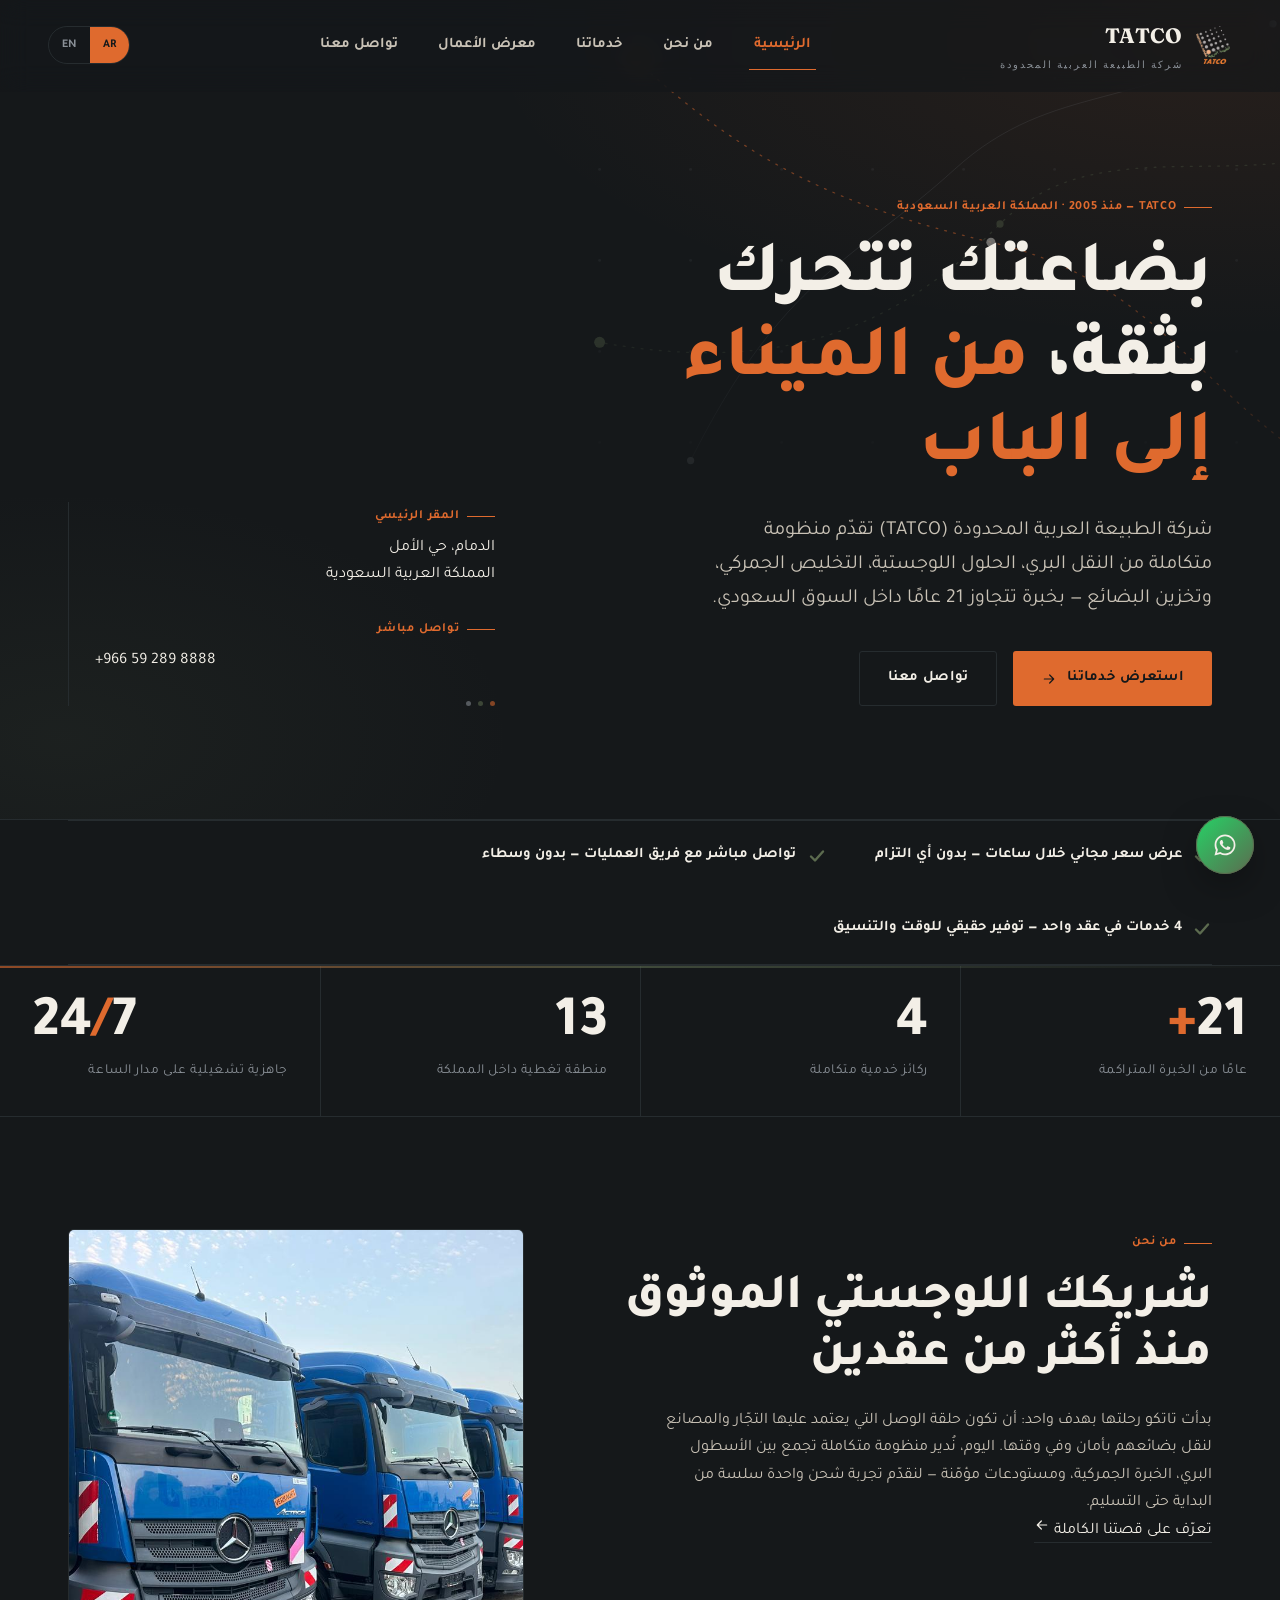
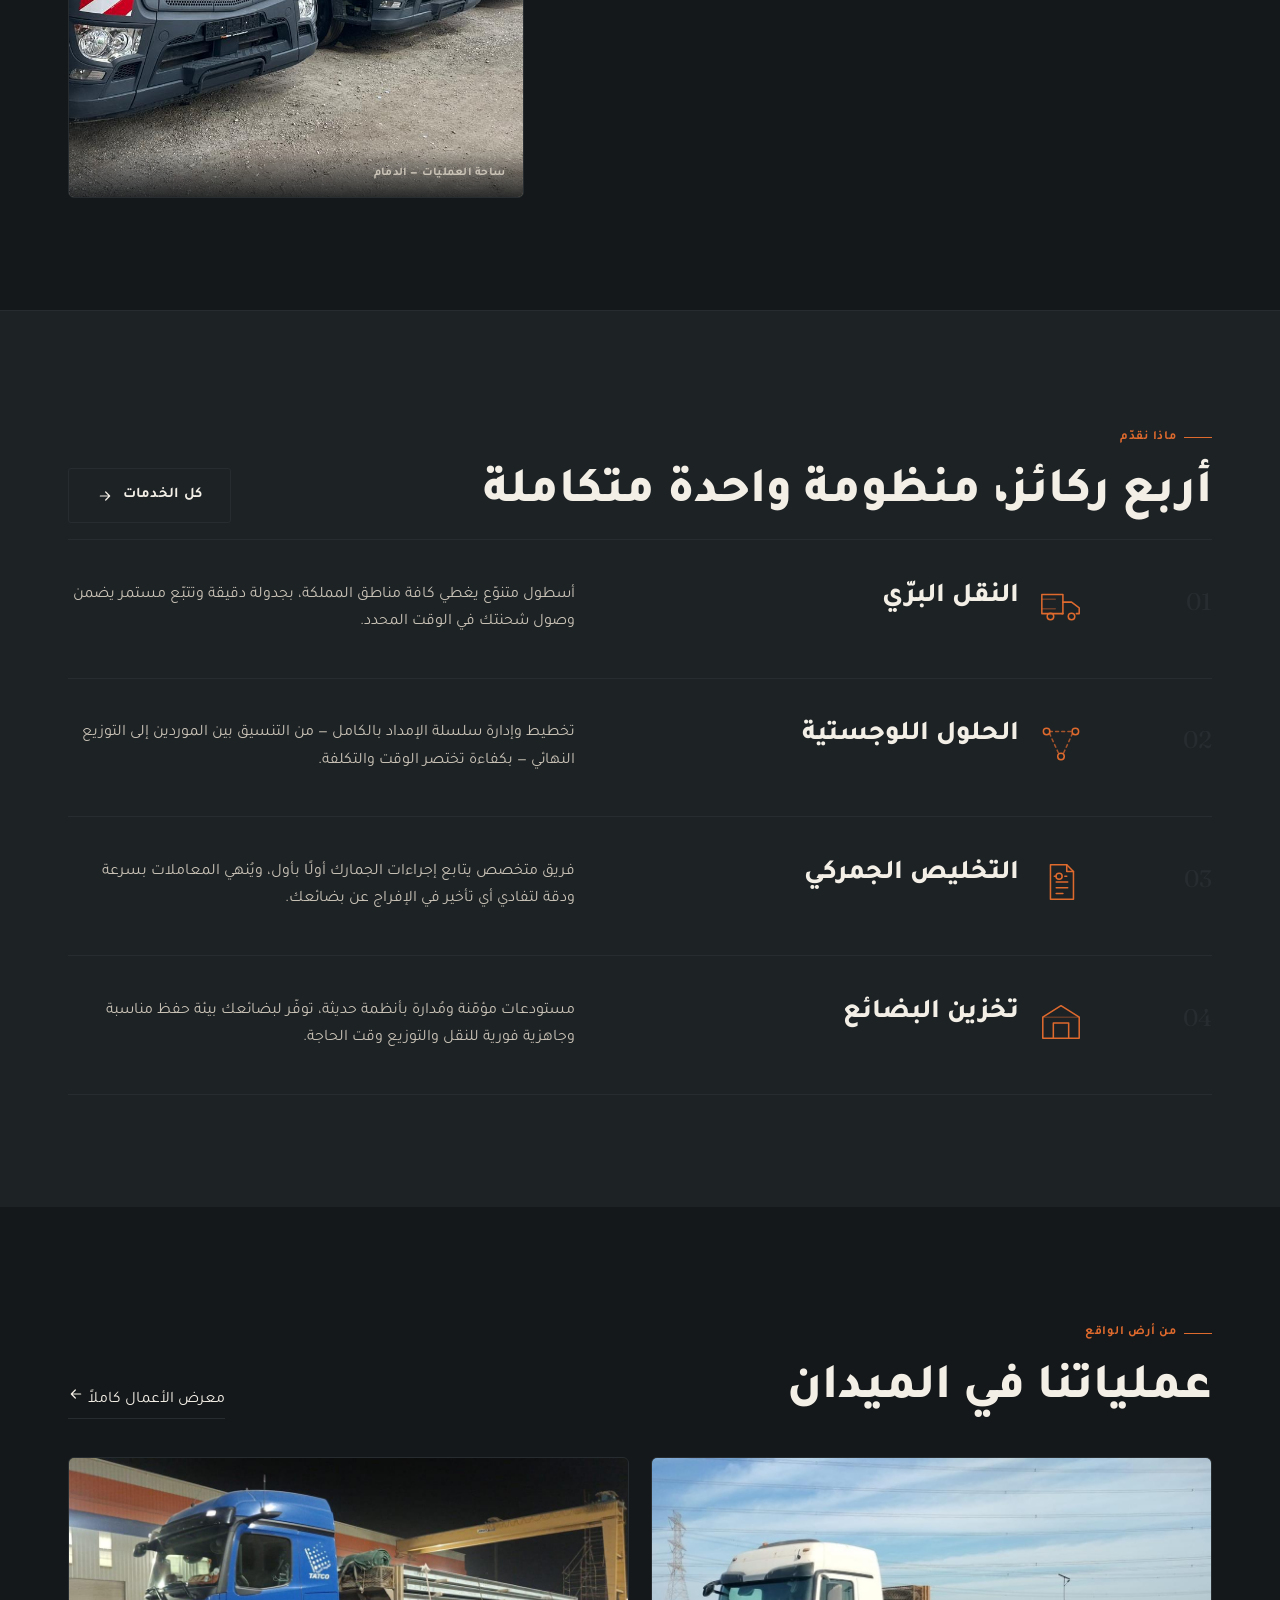
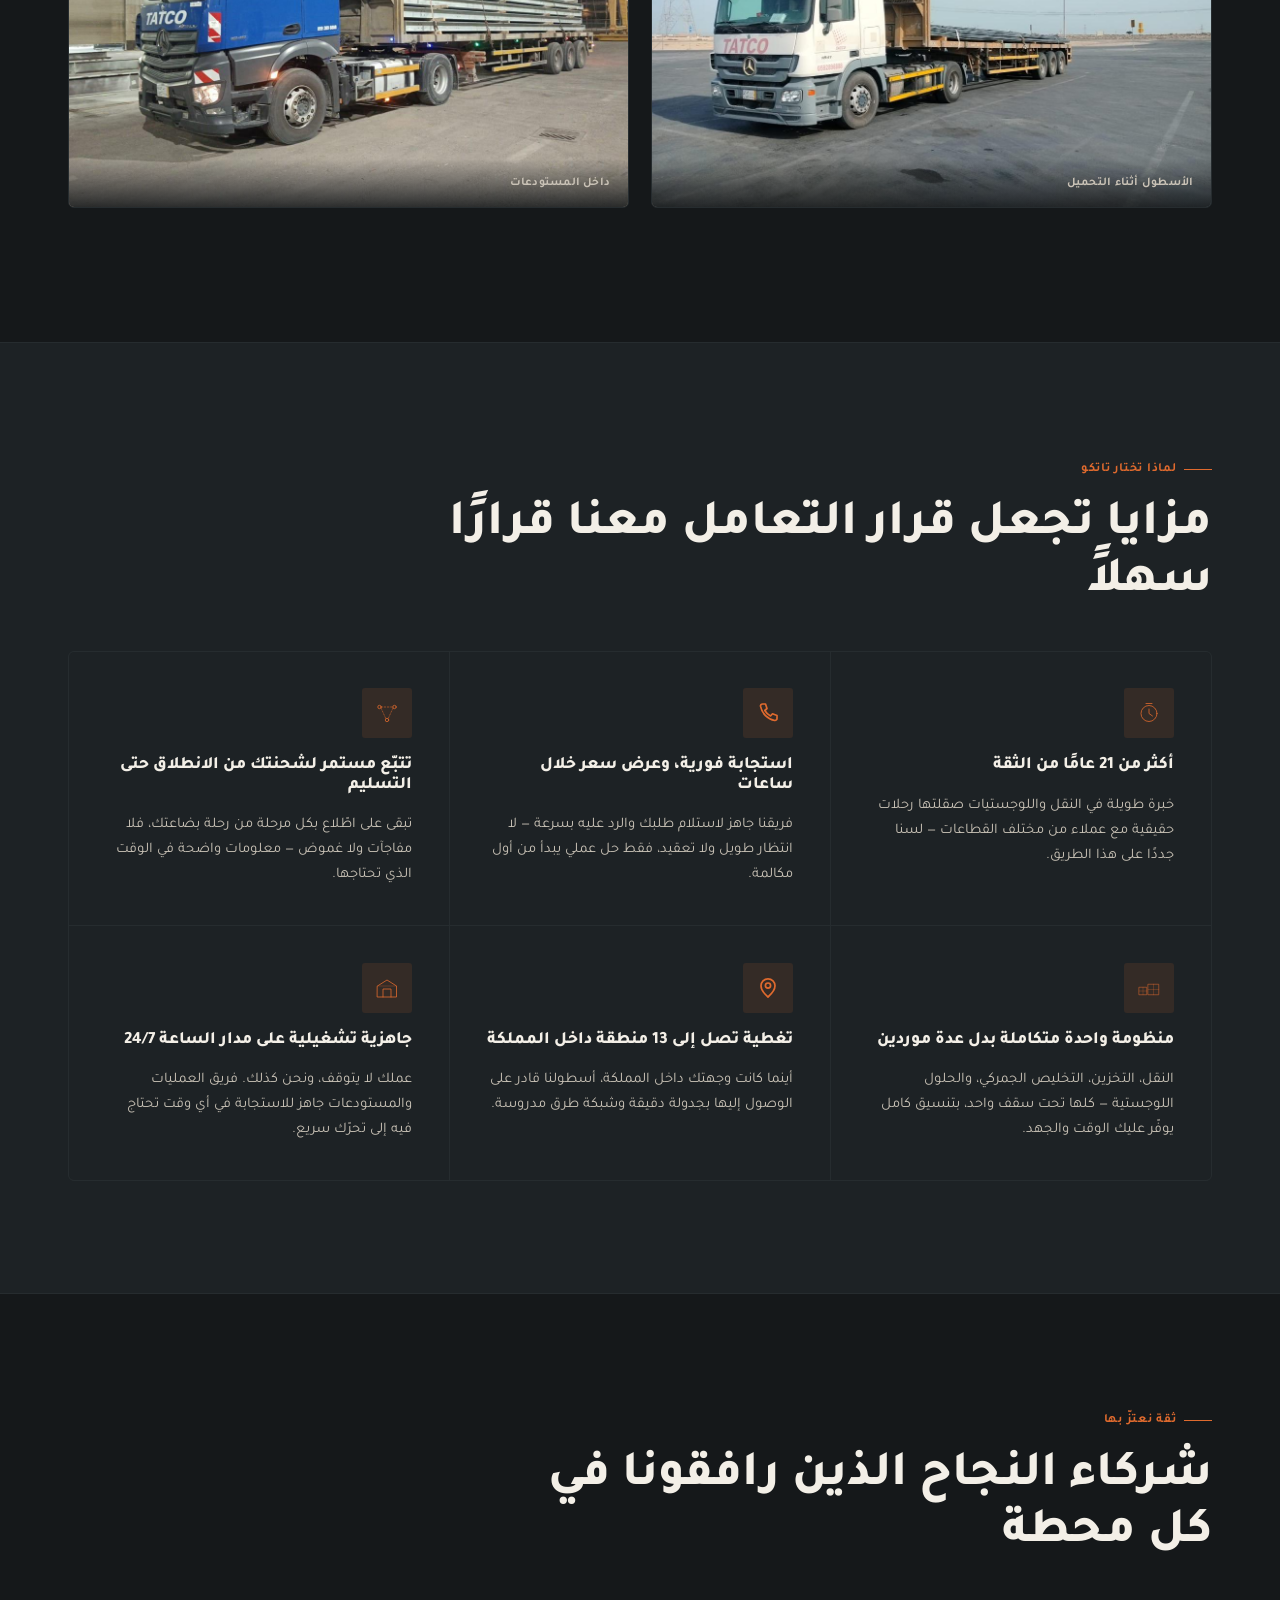
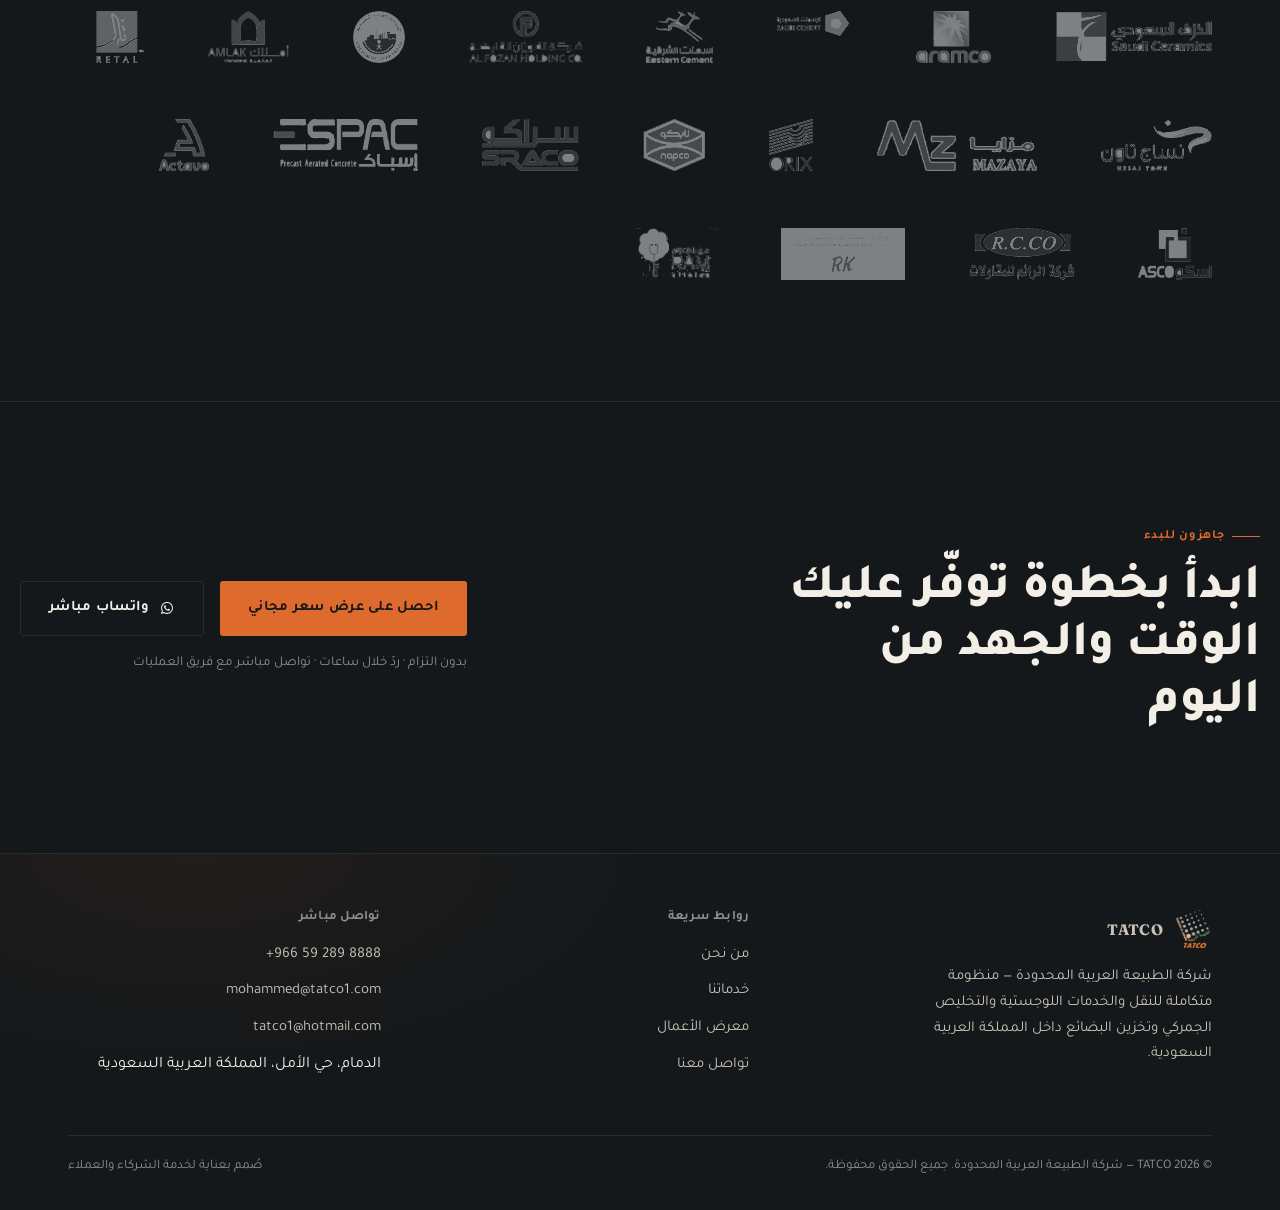
==== commit 9974c3fa: "تحسين الواجهة: إمكانية الوصول + بصريات أعمق + تجاوب أفضل - إضافة skip-link لمستخدمي لوحة المفاتيح (W" ====
--- a/index.html
+++ b/index.html
@@ -14,6 +14,11 @@
 </head>
 <body>
 
+<a class="skip-link" href="#main-content">
+  <span class="lang-ar">انتقل إلى المحتوى الرئيسي</span>
+  <span class="lang-en">Skip to main content</span>
+</a>
+
 <svg style="position:absolute;width:0;height:0;overflow:hidden"><use href="assets/svg/icons.svg#i-logo"/></svg>
 <object type="image/svg+xml" data="assets/svg/icons.svg" style="display:none" aria-hidden="true"></object>
 
@@ -28,8 +33,8 @@
     </span>
   </a>
 
-  <nav class="nav-links">
-    <a href="index.html" class="is-active"><span class="lang-ar">الرئيسية</span><span class="lang-en">Home</span></a>
+  <nav class="nav-links" aria-label="التنقّل الرئيسي">
+    <a href="index.html" class="is-active" aria-current="page"><span class="lang-ar">الرئيسية</span><span class="lang-en">Home</span></a>
     <a href="about.html"><span class="lang-ar">من نحن</span><span class="lang-en">About</span></a>
     <a href="services.html"><span class="lang-ar">خدماتنا</span><span class="lang-en">Services</span></a>
     <a href="gallery.html"><span class="lang-ar">معرض الأعمال</span><span class="lang-en">Gallery</span></a>
@@ -41,12 +46,12 @@
       <button data-lang="ar" type="button">AR</button>
       <button data-lang="en" type="button">EN</button>
     </div>
-    <button class="nav-burger" aria-label="فتح القائمة" type="button"><span></span><span></span><span></span></button>
+    <button class="nav-burger" aria-label="فتح القائمة / Open menu" aria-expanded="false" aria-controls="nav-links" type="button"><span></span><span></span><span></span></button>
   </div>
 </header>
 
 <!-- ============ الهيرو ============ -->
-<section class="hero">
+<section class="hero" id="main-content">
   <img class="hero-net" src="assets/svg/network.svg" alt="" aria-hidden="true">
   <div class="wrap hero-grid">
     <div>
@@ -273,7 +278,7 @@
         <p><span class="lang-ar">خبرة طويلة في النقل واللوجستيات صقلتها رحلات حقيقية مع عملاء من مختلف القطاعات — لسنا جددًا على هذا الطريق.</span><span class="lang-en">Decades of transport and logistics experience shaped by real journeys with clients across every sector — we are not new to this road.</span></p>
       </div>
       <div class="feature-card reveal" style="--i:1">
-        <div class="feature-icon"><svg><use href="assets/svg/icons.svg#i-clock"/></svg></div>
+        <div class="feature-icon"><svg><use href="assets/svg/icons.svg#i-phone"/></svg></div>
         <h3><span class="lang-ar">استجابة فورية، وعرض سعر خلال ساعات</span><span class="lang-en">Instant Response, Quotes Within Hours</span></h3>
         <p><span class="lang-ar">فريقنا جاهز لاستلام طلبك والرد عليه بسرعة — لا انتظار طويل ولا تعقيد، فقط حل عملي يبدأ من أول مكالمة.</span><span class="lang-en">Our team is ready to receive and respond to your request fast — no long waits, no complexity, just a practical solution starting from the first call.</span></p>
       </div>
--- a/assets/css/base.css
+++ b/assets/css/base.css
@@ -3,7 +3,7 @@
    ======================================================================== */
 
 *,*::before,*::after{ box-sizing:border-box; margin:0; padding:0; }
-html{ scroll-behavior:smooth; }
+html{ scroll-behavior:smooth; scroll-padding-top:72px; }
 html,body{ height:100%; }
 
 body{
@@ -32,6 +32,33 @@
 
 ::selection{ background:var(--orange); color:var(--ink); }
 
+/* ===== skip to content ===== */
+.skip-link{
+  position:absolute; top:-200%; inset-inline-start:1rem; z-index:300;
+  padding:.75rem 1.6rem;
+  background:var(--orange); color:var(--ink);
+  font-weight:700; font-size:.9rem; white-space:nowrap;
+  border-radius:0 0 var(--radius-md) var(--radius-md);
+  transition:top var(--dur-fast) var(--ease-out);
+  text-decoration:none;
+}
+.skip-link:focus{ top:0; outline:3px solid var(--ink); outline-offset:2px; }
+
+/* ===== focus rings (WCAG 2.4.7) ===== */
+:focus{ outline:none; }
+:focus-visible{
+  outline:2px solid var(--orange);
+  outline-offset:3px;
+  border-radius:var(--radius-sm);
+}
+
+/* ===== visually hidden (screen readers only) ===== */
+.sr-only{
+  position:absolute; width:1px; height:1px; padding:0;
+  margin:-1px; overflow:hidden; clip:rect(0,0,0,0);
+  white-space:nowrap; border:0;
+}
+
 @media (prefers-reduced-motion: reduce){
   *,*::before,*::after{ animation-duration:.01ms !important; animation-iteration-count:1 !important; transition-duration:.01ms !important; scroll-behavior:auto !important; }
 }
@@ -85,11 +112,14 @@
 .btn{
   display:inline-flex; align-items:center; gap:.65em;
   padding:.95em 1.9em;
+  min-height:44px;
   font-weight:700; font-size:.92rem;
   letter-spacing:.02em;
   border-radius:var(--radius-sm);
   transition:transform var(--dur-fast) var(--ease-out), box-shadow var(--dur-base) var(--ease-out), background var(--dur-base) var(--ease-out), color var(--dur-base) var(--ease-out), border-color var(--dur-base) var(--ease-out);
   white-space:nowrap;
+  touch-action:manipulation;
+  cursor:pointer;
 }
 .btn:active{ transform:scale(.97); }
 
@@ -141,7 +171,10 @@
 .nav-links{ display:flex; align-items:center; gap:clamp(1.2rem, 2.4vw, 2.4rem); }
 .nav-links a{
   position:relative; font-size:.92rem; font-weight:600; color:var(--paper-dim);
-  padding-block:.3rem;
+  padding-block:.6rem;
+  padding-inline:.3rem;
+  min-height:44px; display:inline-flex; align-items:center;
+  touch-action:manipulation;
   transition:color var(--dur-base) var(--ease-out);
 }
 .nav-links a::after{
@@ -161,14 +194,18 @@
   font-size:.74rem; font-weight:700; letter-spacing:.06em;
 }
 .lang-switch button{
-  padding:.5em 1.05em; color:var(--ash);
+  padding:.55em 1.1em; color:var(--ash);
+  min-height:36px;
+  touch-action:manipulation;
   transition:color var(--dur-base) var(--ease-out), background var(--dur-base) var(--ease-out);
 }
 .lang-switch button.is-active{ background:var(--orange); color:var(--ink); }
 .lang-switch button:not(.is-active):hover{ color:var(--paper); }
 
 .nav-burger{
-  display:none; flex-direction:column; gap:5px; width:26px;
+  display:none; flex-direction:column; gap:5px; width:44px; height:44px;
+  align-items:center; justify-content:center;
+  touch-action:manipulation;
 }
 .nav-burger span{ height:2px; background:var(--paper); border-radius:2px; transition:transform var(--dur-base) var(--ease-spring), opacity var(--dur-fast); }
 
@@ -199,14 +236,16 @@
 
 /* ===== زر واتساب العائم ===== */
 .whatsapp-fab{
-  position:fixed; bottom:1.6rem; left:1.6rem; z-index:90;
+  position:fixed; bottom:1.6rem; inset-inline-start:1.6rem; z-index:90;
   width:58px; height:58px; border-radius:50%;
   display:flex; align-items:center; justify-content:center;
-  background:var(--olive);
+  background:linear-gradient(135deg, #25d366, var(--olive));
   box-shadow:0 14px 40px -10px rgba(0,0,0,.6);
   transition:transform var(--dur-base) var(--ease-spring), box-shadow var(--dur-base) var(--ease-out);
-}
-.whatsapp-fab:hover{ transform:translateY(-4px) scale(1.05); box-shadow:0 20px 50px -10px rgba(92,107,79,.65); }
+  touch-action:manipulation;
+}
+.whatsapp-fab:hover{ transform:translateY(-4px) scale(1.05); box-shadow:0 20px 50px -10px rgba(37,211,102,.4); }
+.whatsapp-fab:focus-visible{ outline:3px solid #25d366; outline-offset:4px; }
 .whatsapp-fab svg{ width:28px; height:28px; }
 .whatsapp-fab .ping{
   position:absolute; inset:0; border-radius:50%; border:1px solid var(--olive);
@@ -269,5 +308,5 @@
 }
 
 @media (max-width: 600px){
-  .whatsapp-fab{ width:52px; height:52px; bottom:1.1rem; left:1.1rem; }
-}
+  .whatsapp-fab{ width:52px; height:52px; bottom:1.1rem; inset-inline-start:1.1rem; }
+}
--- a/assets/css/components.css
+++ b/assets/css/components.css
@@ -6,8 +6,14 @@
 .hero{
   position:relative;
   padding-block: clamp(7.5rem, 16vw, 11rem) clamp(4rem, 8vw, 6rem);
+  min-height:min(100dvh, 820px);
+  display:flex; flex-direction:column; justify-content:center;
   overflow:hidden;
   border-bottom:var(--hairline);
+  background:
+    radial-gradient(ellipse 110% 70% at 95% 5%, rgba(223,106,46,.09), transparent 52%),
+    radial-gradient(ellipse 70% 60% at 5% 90%, rgba(92,107,79,.10), transparent 50%),
+    var(--ink);
 }
 .hero-net{
   position:absolute; inset-inline-end:-8%; top:-6%;
@@ -49,6 +55,12 @@
 .stats-bar{
   display:grid; grid-template-columns:repeat(4,1fr);
   border-block:var(--hairline);
+  position:relative;
+}
+.stats-bar::before{
+  content:""; position:absolute; inset-inline:0; top:0; height:2px;
+  background:linear-gradient(90deg, var(--orange), var(--olive), transparent);
+  opacity:.6;
 }
 .stats-bar .stat{
   padding: var(--space-md) clamp(1rem, 3vw, 2rem);
@@ -107,7 +119,8 @@
   align-items:start;
   padding-block: clamp(1.8rem, 4vw, 2.6rem);
   border-top:var(--hairline);
-  transition: background var(--dur-base) var(--ease-out);
+  cursor:pointer;
+  transition: background var(--dur-base) var(--ease-out), padding-inline var(--dur-base) var(--ease-out);
 }
 .service-row:last-child{ border-bottom:var(--hairline); }
 .service-row:hover{ background:rgba(223,106,46,.035); }
@@ -202,14 +215,15 @@
 .partner-chip{
   display:flex; align-items:center; justify-content:center;
   height: clamp(38px, 5vw, 52px);
+  cursor:pointer;
 }
 .partner-chip img{
   display:block; height:100%; width:auto; max-width: clamp(110px, 14vw, 160px);
   object-fit:contain;
-  filter: grayscale(1) brightness(1.65) opacity(.5);
+  filter: grayscale(1) brightness(1.65) opacity(.45);
   transition: filter var(--dur-slow) var(--ease-out), transform var(--dur-base) var(--ease-spring);
 }
-.partner-chip:hover img{
+.partner-chip:hover img, .partner-chip:focus-within img{
   filter: grayscale(0) brightness(1) opacity(1);
   transform: scale(1.08);
 }
@@ -248,6 +262,7 @@
   position:relative; background:var(--ink-2);
   padding: clamp(1.7rem, 3vw, 2.3rem);
   display:flex; flex-direction:column; gap:1.1rem;
+  cursor:pointer;
   transition: background var(--dur-base) var(--ease-out);
 }
 .feature-card::before{
@@ -292,3 +307,9 @@
   .service-index{ display:none; }
   .contact-grid{ grid-template-columns:1fr; }
 }
+
+@media (max-width: 480px){
+  .stats-bar .stat .num{ font-size:clamp(2rem,8vw,2.6rem); }
+  .hero-actions{ flex-direction:column; }
+  .hero-actions .btn{ width:100%; justify-content:center; }
+}
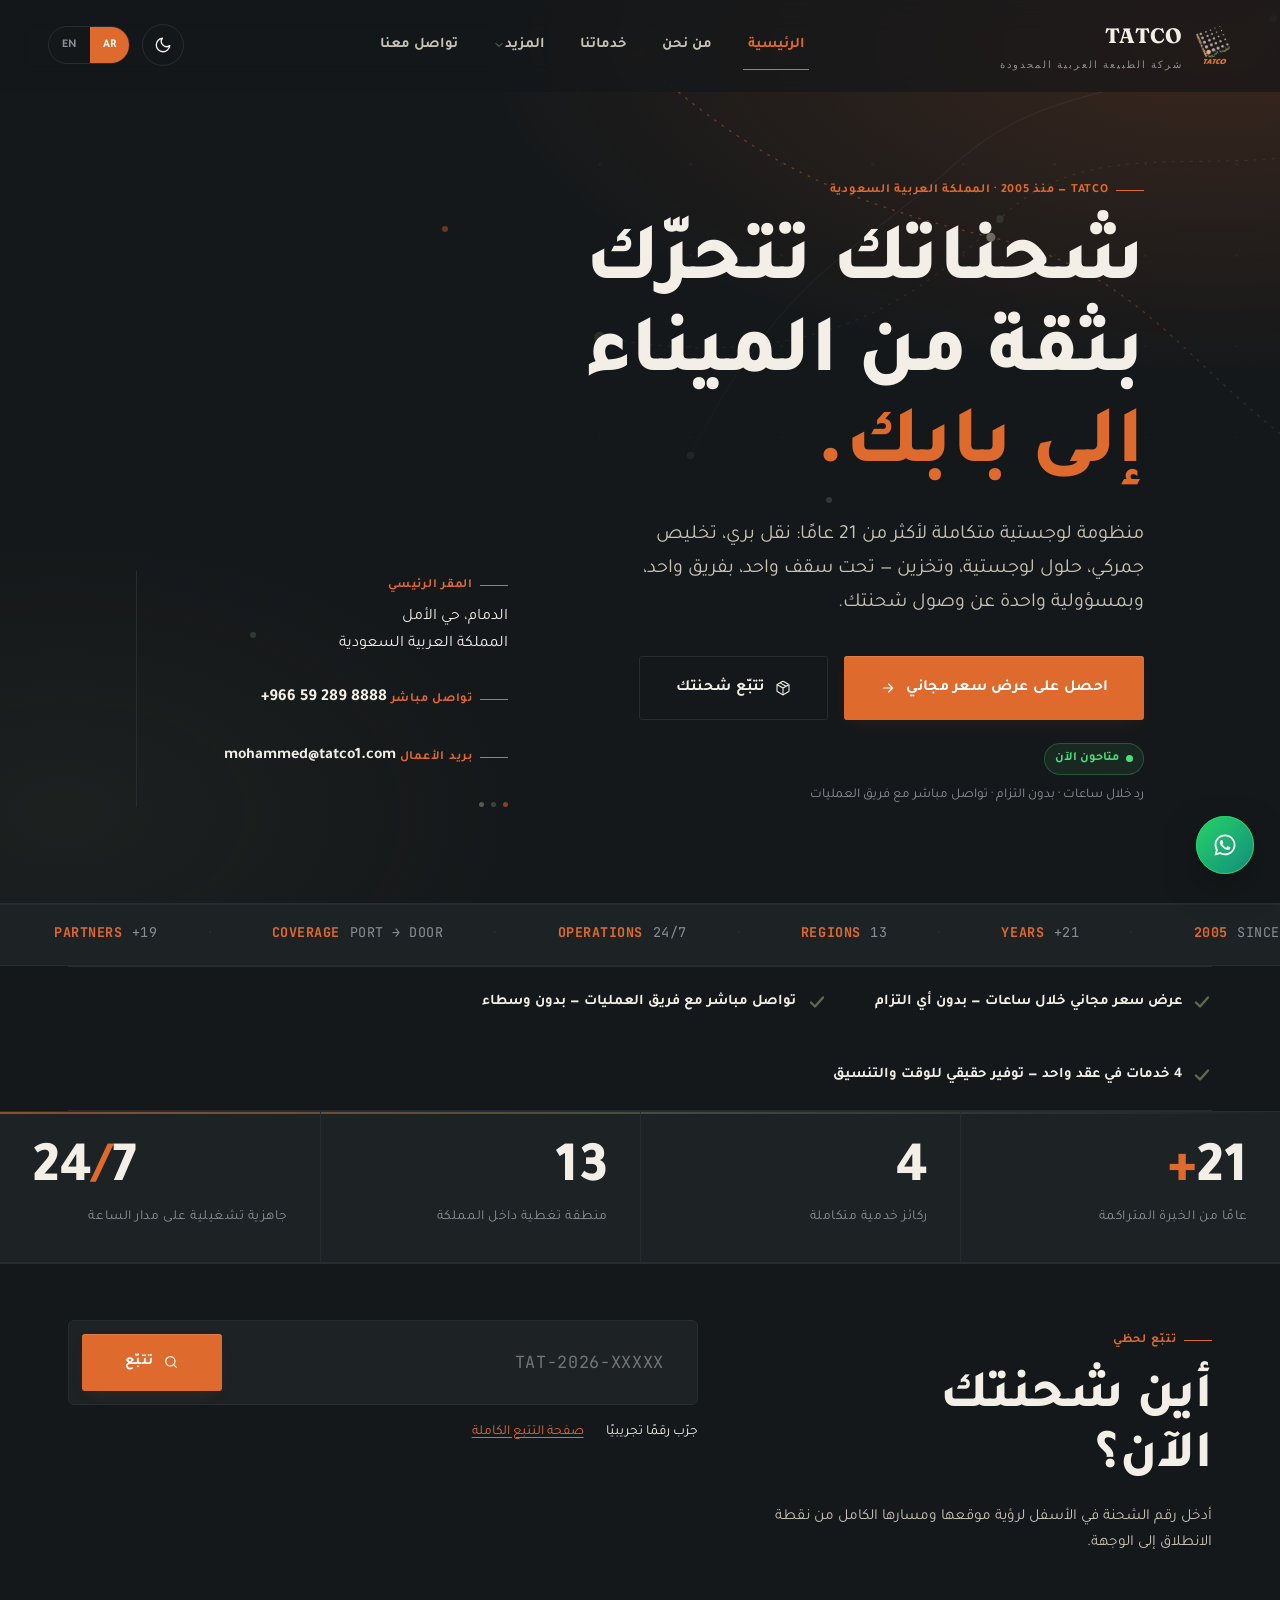
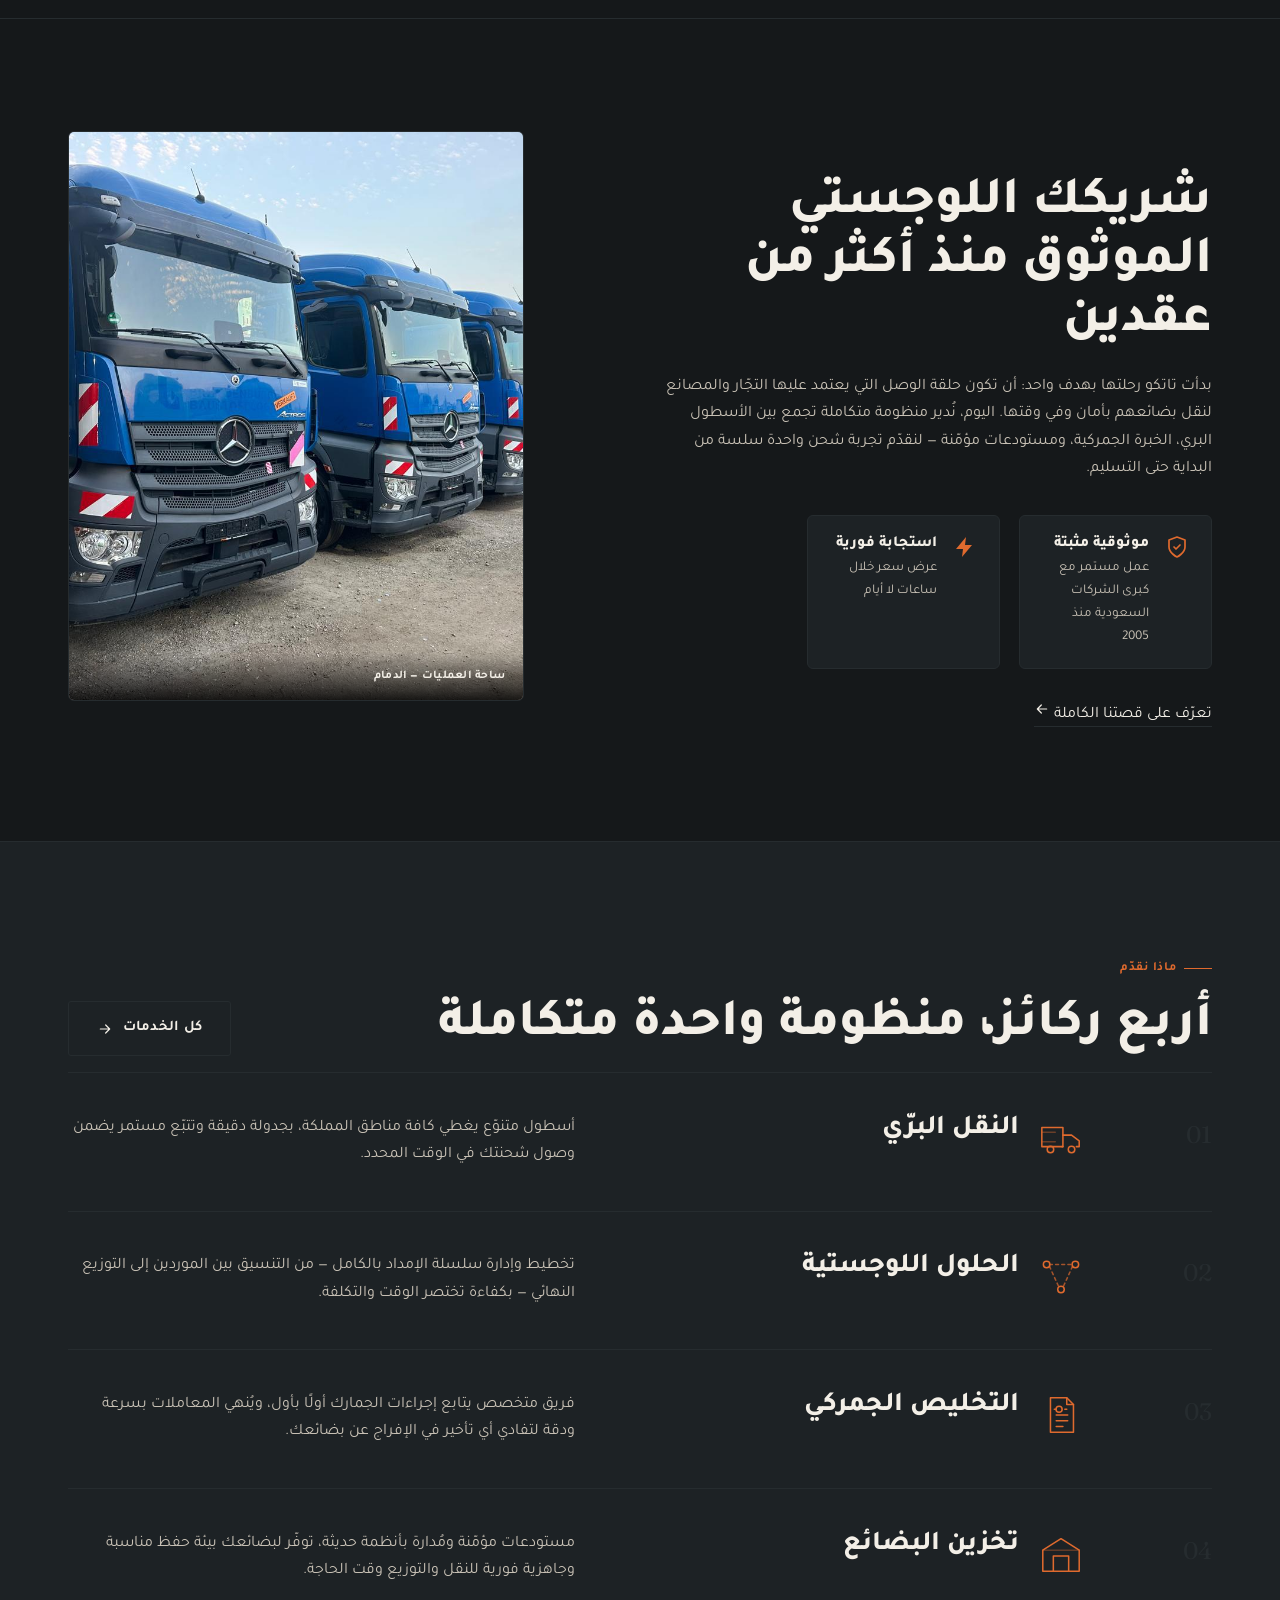
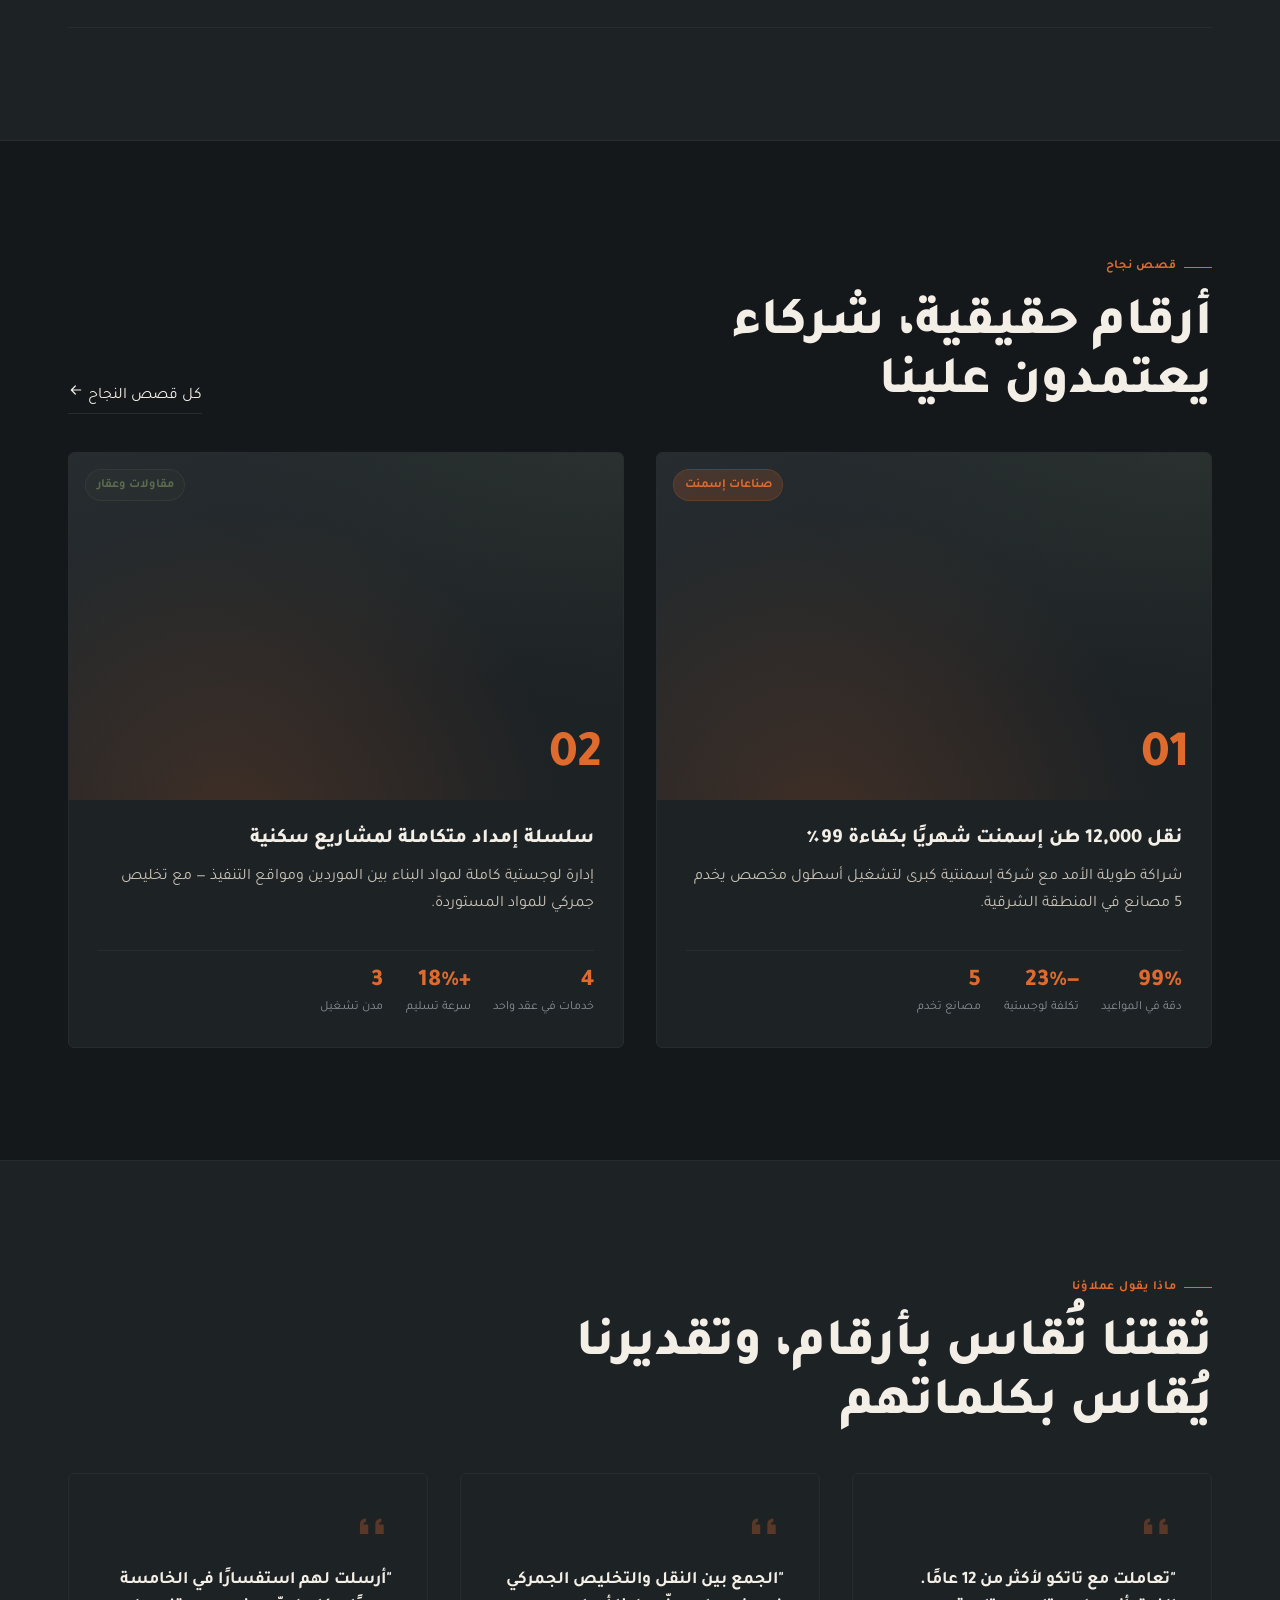
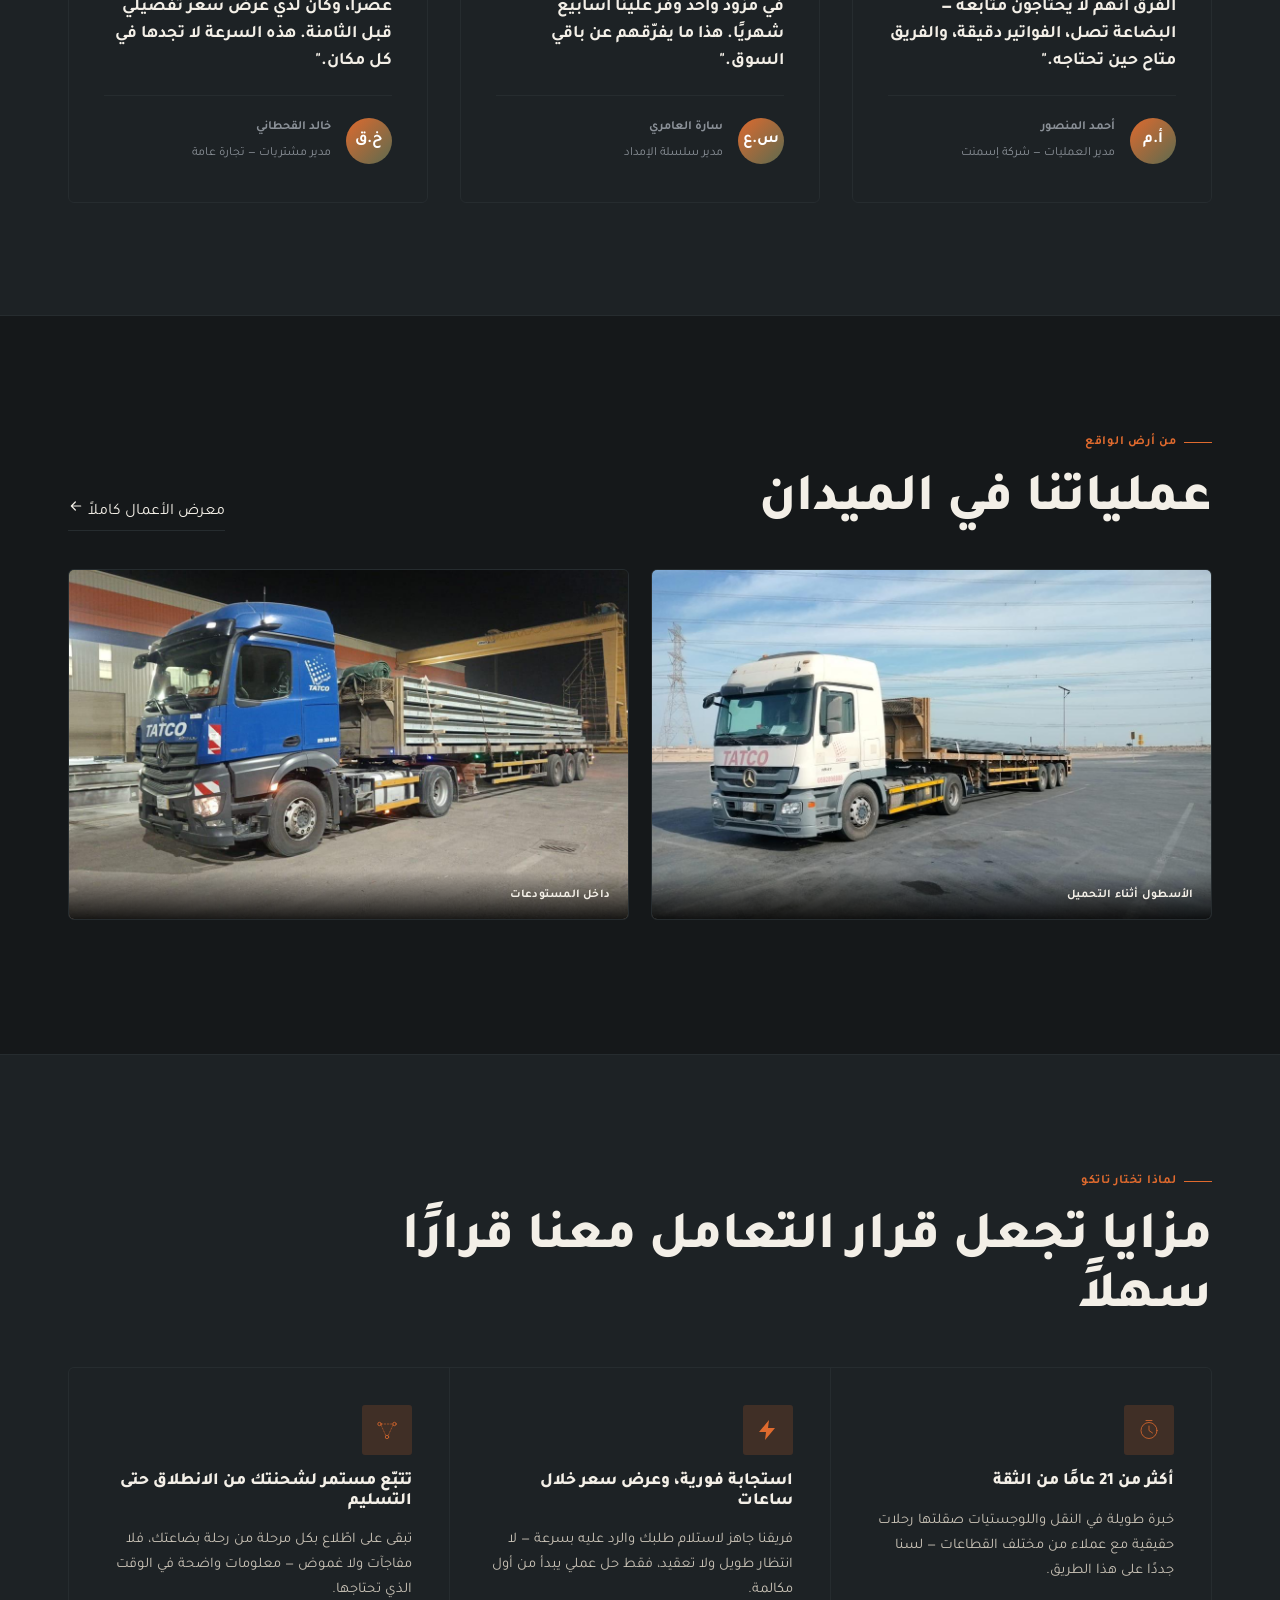
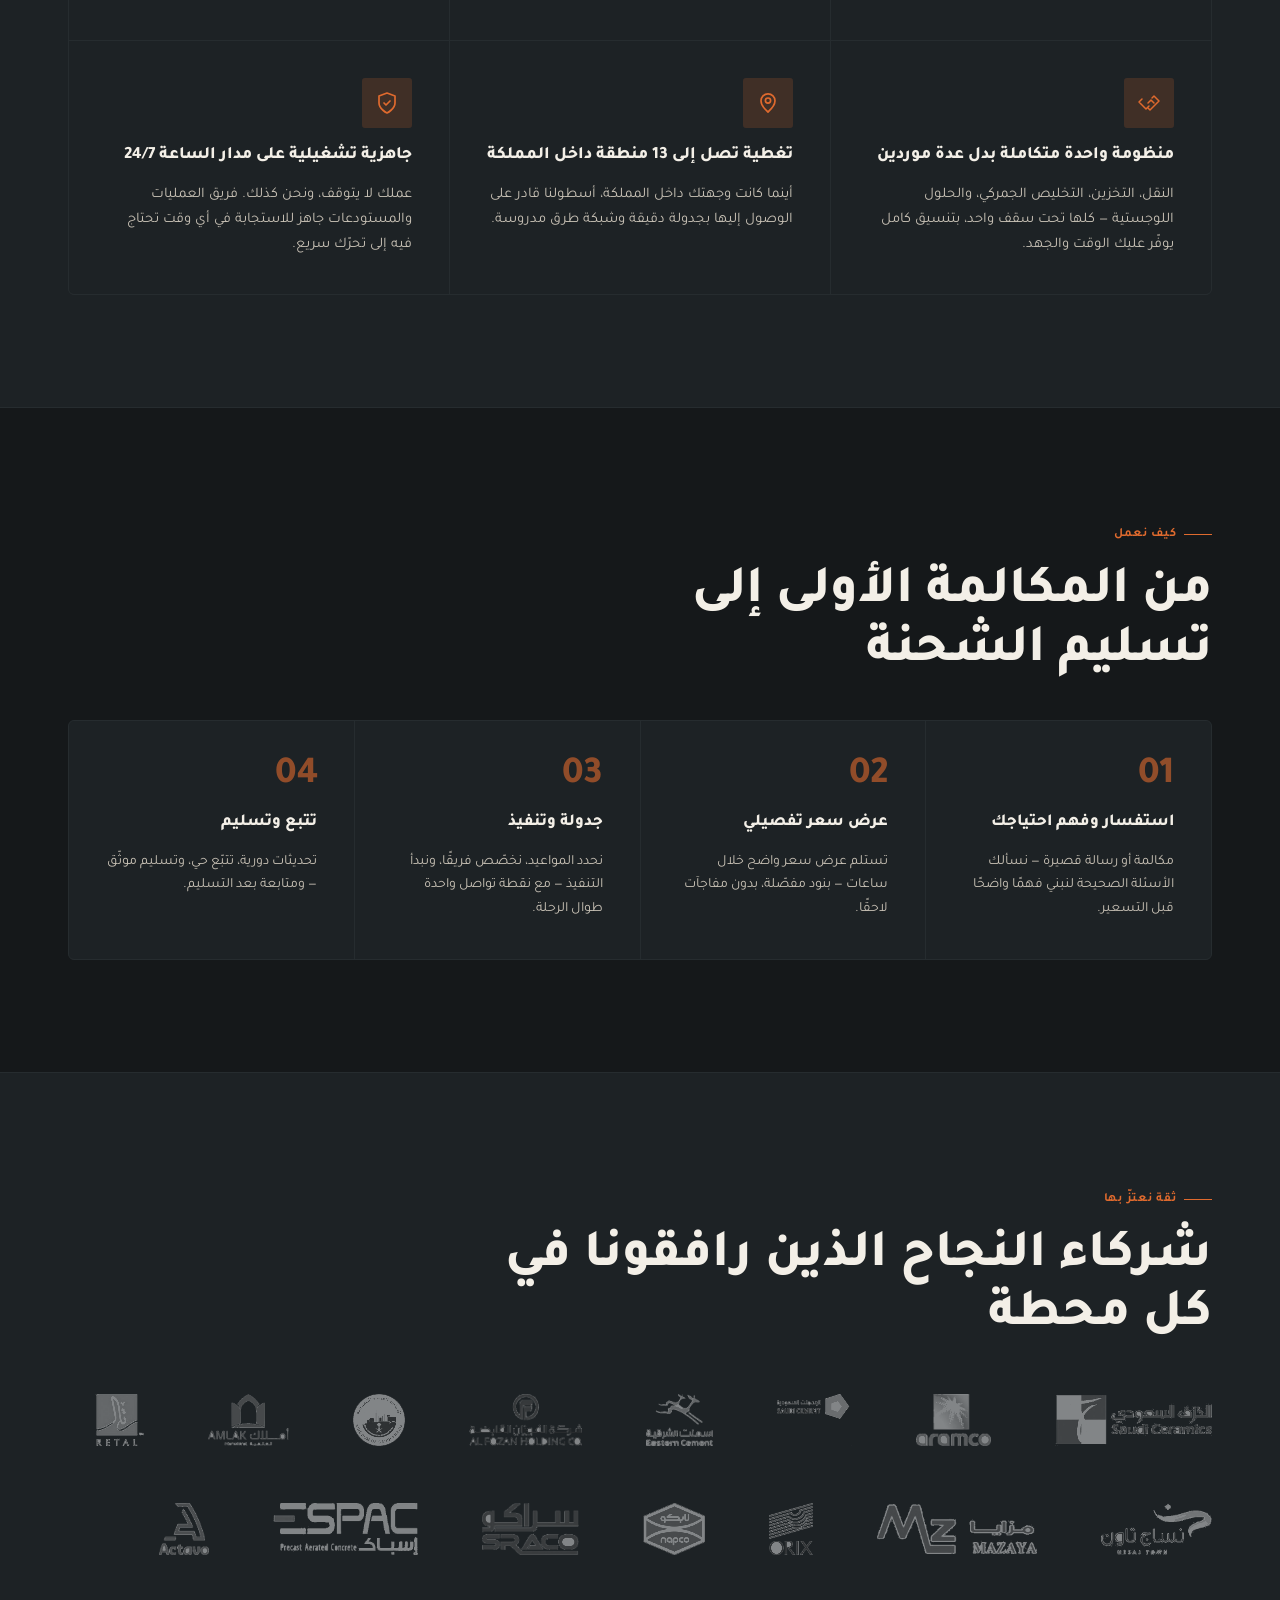
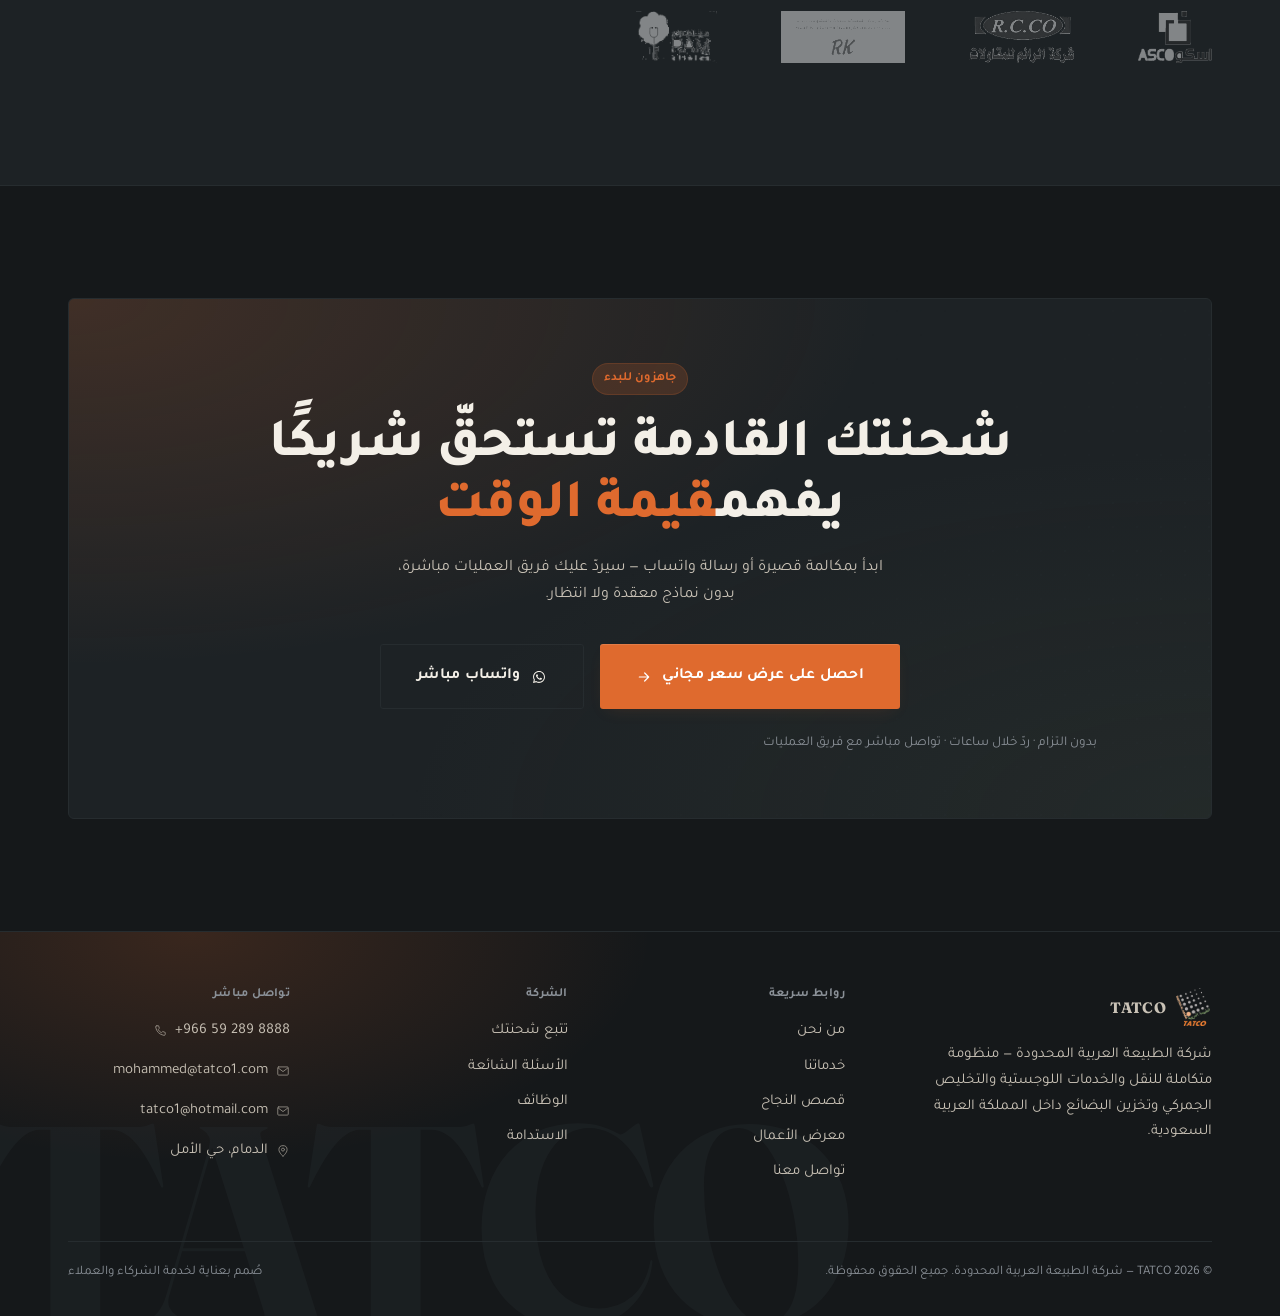
==== commit fa48b9a6: "تطوير شامل: نظام ثيمين + 6 صفحات جديدة + هوية بصرية أعمق — نظام Dark/Light Theme متكامل مع زر تبديل " ====
--- a/index.html
+++ b/index.html
@@ -1,16 +1,69 @@
 <!DOCTYPE html>
-<html lang="ar" dir="rtl" data-title-ar="TATCO | شركة الطبيعة العربية المحدودة — نقل، لوجستيات، تخليص جمركي وتخزين" data-title-en="TATCO | Arabian Nature Co. — Transport, Logistics, Customs Clearance &amp; Storage">
+<html lang="ar" dir="rtl" data-theme="dark"
+  data-title-ar="TATCO | شركة الطبيعة العربية المحدودة — نقل، لوجستيات، تخليص جمركي وتخزين"
+  data-title-en="TATCO | Arabian Nature Co. — Transport, Logistics, Customs Clearance &amp; Storage">
 <head>
 <meta charset="UTF-8">
 <meta name="viewport" content="width=device-width, initial-scale=1">
-<meta name="description" content="تاتكو — أكثر من 21 عامًا في خدمات النقل البري، الحلول اللوجستية، التخليص الجمركي، وتخزين البضائع داخل المملكة العربية السعودية.">
+<meta name="theme-color" content="#15181a" media="(prefers-color-scheme: dark)">
+<meta name="theme-color" content="#f5f1e8" media="(prefers-color-scheme: light)">
+<meta name="description" content="تاتكو — أكثر من 21 عامًا من الخبرة في النقل البري، الحلول اللوجستية، التخليص الجمركي، وتخزين البضائع داخل المملكة العربية السعودية. أسطول حديث، تتبع لحظي، استجابة خلال ساعات.">
+<meta name="keywords" content="تاتكو, TATCO, شركة نقل, لوجستيات السعودية, تخليص جمركي, تخزين بضائع, نقل بري, الدمام, مستودعات">
+<meta name="author" content="TATCO — Arabian Nature Co. Ltd.">
+<meta name="robots" content="index, follow">
+
+<meta property="og:type" content="website">
+<meta property="og:title" content="TATCO | شركة الطبيعة العربية المحدودة">
+<meta property="og:description" content="منظومة لوجستية متكاملة — نقل، تخليص جمركي، تخزين — بخبرة 21+ عامًا في السوق السعودي.">
+<meta property="og:image" content="https://voltstore.github.io/tatco-site/assets/img/logo.png">
+<meta property="og:locale" content="ar_SA">
+<meta property="og:locale:alternate" content="en_US">
+
+<meta name="twitter:card" content="summary_large_image">
+<meta name="twitter:title" content="TATCO — Arabian Nature Co.">
+<meta name="twitter:description" content="Integrated logistics across Saudi Arabia — 21+ years of trust.">
+
+<link rel="canonical" href="https://voltstore.github.io/tatco-site/">
+<link rel="icon" type="image/png" href="assets/img/logo.png">
+
 <title>TATCO | شركة الطبيعة العربية المحدودة — نقل، لوجستيات، تخليص جمركي وتخزين</title>
+
 <link rel="preconnect" href="https://fonts.googleapis.com">
 <link rel="preconnect" href="https://fonts.gstatic.com" crossorigin>
-<link href="https://fonts.googleapis.com/css2?family=Fraunces:opsz,wght@9..144,400;9..144,600;9..144,700&family=Plus+Jakarta+Sans:wght@400;500;600;700&family=Tajawal:wght@400;500;700;800&display=swap" rel="stylesheet">
+<link href="https://fonts.googleapis.com/css2?family=Fraunces:opsz,wght@9..144,400;9..144,600;9..144,700;9..144,900&family=Plus+Jakarta+Sans:wght@400;500;600;700;800&family=Tajawal:wght@400;500;700;800;900&family=JetBrains+Mono:wght@400;500;700&display=swap" rel="stylesheet">
+
 <link rel="stylesheet" href="assets/css/theme.css">
 <link rel="stylesheet" href="assets/css/base.css">
 <link rel="stylesheet" href="assets/css/components.css">
+
+<script>(function(){try{var t=localStorage.getItem('tatco-theme')||'dark';document.documentElement.setAttribute('data-theme',t);}catch(e){}})();</script>
+
+<script type="application/ld+json">
+{
+  "@context": "https://schema.org",
+  "@type": "Organization",
+  "name": "TATCO — Arabian Nature Co. Ltd.",
+  "alternateName": "شركة الطبيعة العربية المحدودة",
+  "url": "https://voltstore.github.io/tatco-site/",
+  "logo": "https://voltstore.github.io/tatco-site/assets/img/logo.png",
+  "description": "Integrated transport, logistics, customs clearance, and warehousing across Saudi Arabia since 2005.",
+  "foundingDate": "2005",
+  "address": {
+    "@type": "PostalAddress",
+    "addressLocality": "Dammam",
+    "addressRegion": "Eastern Province",
+    "addressCountry": "SA",
+    "streetAddress": "Al Amal District"
+  },
+  "contactPoint": [{
+    "@type": "ContactPoint",
+    "telephone": "+966-59-289-8888",
+    "contactType": "customer service",
+    "availableLanguage": ["Arabic", "English"]
+  }],
+  "sameAs": []
+}
+</script>
 </head>
 <body>
 
@@ -19,7 +72,7 @@
   <span class="lang-en">Skip to main content</span>
 </a>
 
-<svg style="position:absolute;width:0;height:0;overflow:hidden"><use href="assets/svg/icons.svg#i-logo"/></svg>
+<svg style="position:absolute;width:0;height:0;overflow:hidden" aria-hidden="true"><use href="assets/svg/icons.svg#i-logo"/></svg>
 <object type="image/svg+xml" data="assets/svg/icons.svg" style="display:none" aria-hidden="true"></object>
 
 <!-- ============ شريط التنقّل ============ -->
@@ -33,26 +86,47 @@
     </span>
   </a>
 
-  <nav class="nav-links" aria-label="التنقّل الرئيسي">
+  <nav class="nav-links" id="nav-links" aria-label="التنقّل الرئيسي">
     <a href="index.html" class="is-active" aria-current="page"><span class="lang-ar">الرئيسية</span><span class="lang-en">Home</span></a>
     <a href="about.html"><span class="lang-ar">من نحن</span><span class="lang-en">About</span></a>
     <a href="services.html"><span class="lang-ar">خدماتنا</span><span class="lang-en">Services</span></a>
-    <a href="gallery.html"><span class="lang-ar">معرض الأعمال</span><span class="lang-en">Gallery</span></a>
+    <div class="nav-dropdown">
+      <a href="case-studies.html"><span class="lang-ar">المزيد</span><span class="lang-en">More</span> <svg width="12" height="12" style="opacity:.6"><use href="assets/svg/icons.svg#i-chevron-down"/></svg></a>
+      <div class="nav-dropdown-menu">
+        <a href="tracking.html"><svg><use href="assets/svg/icons.svg#i-package"/></svg><span class="lang-ar">تتبع شحنتك</span><span class="lang-en">Track Shipment</span></a>
+        <a href="case-studies.html"><svg><use href="assets/svg/icons.svg#i-trophy"/></svg><span class="lang-ar">قصص النجاح</span><span class="lang-en">Case Studies</span></a>
+        <a href="sustainability.html"><svg><use href="assets/svg/icons.svg#i-leaf"/></svg><span class="lang-ar">الاستدامة</span><span class="lang-en">Sustainability</span></a>
+        <a href="careers.html"><svg><use href="assets/svg/icons.svg#i-briefcase"/></svg><span class="lang-ar">الوظائف</span><span class="lang-en">Careers</span></a>
+        <a href="faq.html"><svg><use href="assets/svg/icons.svg#i-document"/></svg><span class="lang-ar">الأسئلة الشائعة</span><span class="lang-en">FAQ</span></a>
+        <a href="gallery.html"><svg><use href="assets/svg/icons.svg#i-eye"/></svg><span class="lang-ar">معرض الأعمال</span><span class="lang-en">Gallery</span></a>
+      </div>
+    </div>
     <a href="contact.html"><span class="lang-ar">تواصل معنا</span><span class="lang-en">Contact</span></a>
   </nav>
 
   <div class="nav-tools">
-    <div class="lang-switch">
+    <button class="theme-toggle" type="button" aria-label="تبديل الوضع">
+      <svg class="icon-sun"><use href="assets/svg/icons.svg#i-sun"/></svg>
+      <svg class="icon-moon"><use href="assets/svg/icons.svg#i-moon"/></svg>
+    </button>
+    <div class="lang-switch" role="group" aria-label="Language">
       <button data-lang="ar" type="button">AR</button>
       <button data-lang="en" type="button">EN</button>
     </div>
+    <a href="contact.html" class="btn btn--solid btn--sm" style="display:none">
+      <span class="lang-ar">عرض سعر</span><span class="lang-en">Quote</span>
+    </a>
     <button class="nav-burger" aria-label="فتح القائمة / Open menu" aria-expanded="false" aria-controls="nav-links" type="button"><span></span><span></span><span></span></button>
   </div>
 </header>
 
+<main id="main-content">
+
 <!-- ============ الهيرو ============ -->
-<section class="hero" id="main-content">
+<section class="hero">
   <img class="hero-net" src="assets/svg/network.svg" alt="" aria-hidden="true">
+  <div class="hero-orbs" aria-hidden="true"><span></span><span></span><span></span><span></span></div>
+
   <div class="wrap hero-grid">
     <div>
       <p class="eyebrow reveal">
@@ -60,22 +134,28 @@
         <span class="lang-en">TATCO — Since 2005 · Kingdom of Saudi Arabia</span>
       </p>
       <h1 class="reveal">
-        <span class="lang-ar">بضاعتك تتحرك بثقة، <span class="accent">من الميناء إلى الباب</span></span>
-        <span class="lang-en">Your cargo moves with confidence — <span class="accent">from port to door</span></span>
+        <span class="lang-ar">شحناتك تتحرّك<br>بثقة من الميناء<br><span class="accent">إلى بابك.</span></span>
+        <span class="lang-en">Your cargo moves with<br>confidence — from port<br><span class="accent">to your door.</span></span>
       </h1>
       <p class="lede reveal">
-        <span class="lang-ar">شركة الطبيعة العربية المحدودة (TATCO) تقدّم منظومة متكاملة من النقل البري، الحلول اللوجستية، التخليص الجمركي، وتخزين البضائع — بخبرة تتجاوز 21 عامًا داخل السوق السعودي.</span>
-        <span class="lang-en">Arabian Nature Co. Ltd. (TATCO) delivers a complete system of land transport, logistics solutions, customs clearance, and warehousing — backed by more than 21 years of experience across the Saudi market.</span>
+        <span class="lang-ar">منظومة لوجستية متكاملة لأكثر من 21 عامًا: نقل بري، تخليص جمركي، حلول لوجستية، وتخزين — تحت سقف واحد، بفريق واحد، وبمسؤولية واحدة عن وصول شحنتك.</span>
+        <span class="lang-en">An integrated logistics system for over 21 years: land transport, customs clearance, logistics solutions, and warehousing — under one roof, with one team, and one accountability for your shipment.</span>
       </p>
       <div class="hero-actions reveal">
-        <a href="services.html" class="btn btn--solid">
-          <span class="lang-ar">استعرض خدماتنا</span><span class="lang-en">Explore Our Services</span>
+        <a href="contact.html" class="btn btn--solid btn--lg" data-magnetic="0.2">
+          <span class="lang-ar">احصل على عرض سعر مجاني</span><span class="lang-en">Get a Free Quote</span>
           <svg width="16" height="16"><use href="assets/svg/icons.svg#i-arrow"/></svg>
         </a>
-        <a href="contact.html" class="btn btn--ghost">
-          <span class="lang-ar">تواصل معنا</span><span class="lang-en">Get in Touch</span>
+        <a href="tracking.html" class="btn btn--ghost btn--lg">
+          <svg width="16" height="16"><use href="assets/svg/icons.svg#i-package"/></svg>
+          <span class="lang-ar">تتبّع شحنتك</span><span class="lang-en">Track Shipment</span>
         </a>
       </div>
+      <p class="reveal" style="margin-top:1.4rem; font-size:.84rem; color:var(--ash); display:flex; align-items:center; gap:.6rem; flex-wrap:wrap">
+        <span class="badge badge--success badge--dot"><span class="lang-ar">متاحون الآن</span><span class="lang-en">Available now</span></span>
+        <span class="lang-ar">رد خلال ساعات · بدون التزام · تواصل مباشر مع فريق العمليات</span>
+        <span class="lang-en">Reply in hours · No obligation · Direct line to operations</span>
+      </p>
     </div>
 
     <div class="hero-meta reveal">
@@ -88,14 +168,36 @@
       </div>
       <div>
         <span class="eyebrow" style="margin-bottom:.5rem"><span class="lang-ar">تواصل مباشر</span><span class="lang-en">Direct Line</span></span>
-        <p style="margin:0; color:var(--paper)" dir="ltr">+966 59 289 8888</p>
+        <a href="tel:+966592898888" style="color:var(--paper); font-weight:700; font-size:1.05rem" dir="ltr">+966 59 289 8888</a>
+      </div>
+      <div>
+        <span class="eyebrow" style="margin-bottom:.5rem"><span class="lang-ar">بريد الأعمال</span><span class="lang-en">Business Email</span></span>
+        <a href="mailto:mohammed@tatco1.com" style="color:var(--paper); font-weight:600">mohammed@tatco1.com</a>
       </div>
       <div class="dotline" aria-hidden="true"><span></span><span></span><span></span></div>
     </div>
   </div>
 </section>
 
-<!-- ============ شريط المكاسب — ما يربحه العميل من أول تواصل ============ -->
+<!-- ============ Marquee — أرقام السوق ============ -->
+<div class="marquee" aria-hidden="true">
+  <div class="marquee-track">
+    <span class="marquee-item">SINCE <strong>2005</strong></span>
+    <span class="marquee-item">21+ <strong>YEARS</strong></span>
+    <span class="marquee-item">13 <strong>REGIONS</strong></span>
+    <span class="marquee-item">24/7 <strong>OPERATIONS</strong></span>
+    <span class="marquee-item">PORT → DOOR <strong>COVERAGE</strong></span>
+    <span class="marquee-item">19+ <strong>PARTNERS</strong></span>
+    <span class="marquee-item">SINCE <strong>2005</strong></span>
+    <span class="marquee-item">21+ <strong>YEARS</strong></span>
+    <span class="marquee-item">13 <strong>REGIONS</strong></span>
+    <span class="marquee-item">24/7 <strong>OPERATIONS</strong></span>
+    <span class="marquee-item">PORT → DOOR <strong>COVERAGE</strong></span>
+    <span class="marquee-item">19+ <strong>PARTNERS</strong></span>
+  </div>
+</div>
+
+<!-- ============ شريط المكاسب ============ -->
 <div class="wrap">
   <div class="gains reveal">
     <span class="gain">
@@ -117,23 +219,58 @@
 </div>
 
 <!-- ============ شريط الإحصائيات ============ -->
-<section class="stats-bar">
-  <div class="wrap" style="display:contents">
-    <div class="stat reveal" style="padding: var(--space-md) clamp(1rem,3vw,2rem); border-inline-end:var(--hairline)">
-      <span class="num"><span data-count="21">0</span><span class="accent">+</span></span>
-      <span class="label"><span class="lang-ar">عامًا من الخبرة المتراكمة</span><span class="lang-en">Years of Accumulated Expertise</span></span>
-    </div>
-    <div class="stat reveal" style="padding: var(--space-md) clamp(1rem,3vw,2rem); border-inline-end:var(--hairline)">
-      <span class="num"><span data-count="4">0</span></span>
-      <span class="label"><span class="lang-ar">ركائز خدمية متكاملة</span><span class="lang-en">Integrated Service Pillars</span></span>
-    </div>
-    <div class="stat reveal" style="padding: var(--space-md) clamp(1rem,3vw,2rem); border-inline-end:var(--hairline)">
-      <span class="num"><span data-count="13">0</span></span>
-      <span class="label"><span class="lang-ar">منطقة تغطية داخل المملكة</span><span class="lang-en">Regions Covered Nationwide</span></span>
-    </div>
-    <div class="stat reveal" style="padding: var(--space-md) clamp(1rem,3vw,2rem)">
-      <span class="num" dir="ltr">24<span class="accent">/</span>7</span>
-      <span class="label"><span class="lang-ar">جاهزية تشغيلية على مدار الساعة</span><span class="lang-en">Operational Readiness, Round the Clock</span></span>
+<section class="stats-bar" aria-label="Statistics">
+  <div class="stat reveal">
+    <span class="num"><span data-count="21">0</span><span class="accent">+</span></span>
+    <span class="label"><span class="lang-ar">عامًا من الخبرة المتراكمة</span><span class="lang-en">Years of Accumulated Expertise</span></span>
+  </div>
+  <div class="stat reveal">
+    <span class="num"><span data-count="4">0</span></span>
+    <span class="label"><span class="lang-ar">ركائز خدمية متكاملة</span><span class="lang-en">Integrated Service Pillars</span></span>
+  </div>
+  <div class="stat reveal">
+    <span class="num"><span data-count="13">0</span></span>
+    <span class="label"><span class="lang-ar">منطقة تغطية داخل المملكة</span><span class="lang-en">Regions Covered Nationwide</span></span>
+  </div>
+  <div class="stat reveal">
+    <span class="num" dir="ltr">24<span class="accent">/</span>7</span>
+    <span class="label"><span class="lang-ar">جاهزية تشغيلية على مدار الساعة</span><span class="lang-en">Operational Readiness, Round the Clock</span></span>
+  </div>
+</section>
+
+<!-- ============ تتبّع سريع داخل الصفحة ============ -->
+<section class="section section--tight" style="border-top:var(--hairline); border-bottom:var(--hairline)">
+  <div class="wrap" style="display:grid; grid-template-columns: 1fr 1.4fr; gap: clamp(2rem, 5vw, 4rem); align-items:center">
+    <div>
+      <p class="eyebrow reveal"><span class="lang-ar">تتبّع لحظي</span><span class="lang-en">Real-Time Tracking</span></p>
+      <h2 class="reveal" style="margin-block:1rem">
+        <span class="lang-ar">أين شحنتك<br>الآن؟</span>
+        <span class="lang-en">Where is<br>your cargo?</span>
+      </h2>
+      <p class="reveal" style="font-size:.96rem">
+        <span class="lang-ar">أدخل رقم الشحنة في الأسفل لرؤية موقعها ومسارها الكامل من نقطة الانطلاق إلى الوجهة.</span>
+        <span class="lang-en">Enter your tracking number to see its location and full journey from origin to destination.</span>
+      </p>
+    </div>
+    <div class="reveal">
+      <form class="track-form" id="track-form" autocomplete="off">
+        <input type="text" id="track-input" inputmode="latin"
+          placeholder="TAT-2026-XXXXX"
+          aria-label="رقم الشحنة / Tracking number">
+        <button type="submit" class="btn btn--solid">
+          <svg width="16" height="16"><use href="assets/svg/icons.svg#i-search"/></svg>
+          <span class="lang-ar">تتبّع</span><span class="lang-en">Track</span>
+        </button>
+      </form>
+      <div class="track-helper">
+        <button id="track-demo" class="btn--text" type="button" style="border:0; padding:0">
+          <span class="lang-ar">جرّب رقمًا تجريبيًا</span><span class="lang-en">Try a demo number</span>
+        </button>
+        <a href="tracking.html">
+          <span class="lang-ar">صفحة التتبع الكاملة</span><span class="lang-en">Full tracking page</span>
+        </a>
+      </div>
+      <div id="track-result"></div>
     </div>
   </div>
 </section>
@@ -151,7 +288,23 @@
         <span class="lang-ar">بدأت تاتكو رحلتها بهدف واحد: أن تكون حلقة الوصل التي يعتمد عليها التجّار والمصانع لنقل بضائعهم بأمان وفي وقتها. اليوم، نُدير منظومة متكاملة تجمع بين الأسطول البري، الخبرة الجمركية، ومستودعات مؤمّنة — لنقدّم تجربة شحن واحدة سلسة من البداية حتى التسليم.</span>
         <span class="lang-en">TATCO began with a single purpose: to become the link that traders and factories rely on to move their goods safely and on time. Today, we operate an integrated system combining a land fleet, customs expertise, and secured warehousing — delivering one seamless shipping experience from start to delivery.</span>
       </p>
-      <a href="about.html" class="btn--text reveal" style="margin-top:1.6rem">
+      <div class="usp-grid reveal" style="margin-top:2rem">
+        <div class="usp">
+          <svg><use href="assets/svg/icons.svg#i-shield"/></svg>
+          <div>
+            <h4><span class="lang-ar">موثوقية مثبتة</span><span class="lang-en">Proven Reliability</span></h4>
+            <p><span class="lang-ar">عمل مستمر مع كبرى الشركات السعودية منذ 2005</span><span class="lang-en">Continuous work with leading Saudi enterprises since 2005</span></p>
+          </div>
+        </div>
+        <div class="usp">
+          <svg><use href="assets/svg/icons.svg#i-bolt"/></svg>
+          <div>
+            <h4><span class="lang-ar">استجابة فورية</span><span class="lang-en">Fast Response</span></h4>
+            <p><span class="lang-ar">عرض سعر خلال ساعات لا أيام</span><span class="lang-en">Quote in hours, not days</span></p>
+          </div>
+        </div>
+      </div>
+      <a href="about.html" class="btn--text reveal" style="margin-top:1.8rem">
         <span class="lang-ar">تعرّف على قصتنا الكاملة</span><span class="lang-en">Read our full story</span>
         <svg width="16" height="16"><use href="assets/svg/icons.svg#i-arrow"/></svg>
       </a>
@@ -167,8 +320,8 @@
   </div>
 </section>
 
-<!-- ============ نظرة على الخدمات ============ -->
-<section class="section" style="border-top:var(--hairline); background:var(--ink-2)">
+<!-- ============ الخدمات الأربع ============ -->
+<section class="section section--alt">
   <div class="wrap">
     <div style="display:flex; justify-content:space-between; align-items:flex-end; gap:2rem; flex-wrap:wrap; margin-bottom:1rem">
       <div>
@@ -233,6 +386,117 @@
   </div>
 </section>
 
+<!-- ============ قصص نجاح مختصرة ============ -->
+<section class="section">
+  <div class="wrap">
+    <div style="display:flex; justify-content:space-between; align-items:flex-end; gap:2rem; flex-wrap:wrap; margin-bottom:2.4rem">
+      <div>
+        <p class="eyebrow reveal"><span class="lang-ar">قصص نجاح</span><span class="lang-en">Case Studies</span></p>
+        <h2 class="reveal" style="margin-top:1rem; max-width:22ch">
+          <span class="lang-ar">أرقام حقيقية، شركاء يعتمدون علينا</span>
+          <span class="lang-en">Real numbers, partners who rely on us</span>
+        </h2>
+      </div>
+      <a href="case-studies.html" class="btn--text reveal">
+        <span class="lang-ar">كل قصص النجاح</span><span class="lang-en">All case studies</span>
+        <svg width="16" height="16"><use href="assets/svg/icons.svg#i-arrow"/></svg>
+      </a>
+    </div>
+
+    <div class="case-grid reveal-stagger">
+      <article class="case-card reveal" style="--i:0">
+        <div class="case-image">
+          <span class="case-num">01</span>
+          <span class="badge badge--orange case-tag"><span class="lang-ar">صناعات إسمنت</span><span class="lang-en">Cement Industry</span></span>
+        </div>
+        <div class="case-body">
+          <h3><span class="lang-ar">نقل 12,000 طن إسمنت شهريًا بكفاءة 99٪</span><span class="lang-en">12,000 tons of cement monthly, 99% reliability</span></h3>
+          <p><span class="lang-ar">شراكة طويلة الأمد مع شركة إسمنتية كبرى لتشغيل أسطول مخصص يخدم 5 مصانع في المنطقة الشرقية.</span><span class="lang-en">Long-term partnership with a major cement company operating a dedicated fleet serving 5 plants in the Eastern Region.</span></p>
+          <div class="case-results">
+            <div class="case-result"><strong>99%</strong><span class="lang-ar">دقة في المواعيد</span><span class="lang-en">on-time delivery</span></div>
+            <div class="case-result"><strong>−23%</strong><span class="lang-ar">تكلفة لوجستية</span><span class="lang-en">logistics cost</span></div>
+            <div class="case-result"><strong>5</strong><span class="lang-ar">مصانع تخدم</span><span class="lang-en">plants served</span></div>
+          </div>
+        </div>
+      </article>
+
+      <article class="case-card reveal" style="--i:1">
+        <div class="case-image">
+          <span class="case-num">02</span>
+          <span class="badge badge--olive case-tag"><span class="lang-ar">مقاولات وعقار</span><span class="lang-en">Real Estate</span></span>
+        </div>
+        <div class="case-body">
+          <h3><span class="lang-ar">سلسلة إمداد متكاملة لمشاريع سكنية</span><span class="lang-en">Integrated supply chain for residential projects</span></h3>
+          <p><span class="lang-ar">إدارة لوجستية كاملة لمواد البناء بين الموردين ومواقع التنفيذ — مع تخليص جمركي للمواد المستوردة.</span><span class="lang-en">Full logistics management between suppliers and project sites — with customs clearance for imported materials.</span></p>
+          <div class="case-results">
+            <div class="case-result"><strong>4</strong><span class="lang-ar">خدمات في عقد واحد</span><span class="lang-en">services, one contract</span></div>
+            <div class="case-result"><strong>+18%</strong><span class="lang-ar">سرعة تسليم</span><span class="lang-en">faster delivery</span></div>
+            <div class="case-result"><strong>3</strong><span class="lang-ar">مدن تشغيل</span><span class="lang-en">cities operated</span></div>
+          </div>
+        </div>
+      </article>
+    </div>
+  </div>
+</section>
+
+<!-- ============ Testimonials ============ -->
+<section class="section section--alt">
+  <div class="wrap">
+    <p class="eyebrow reveal"><span class="lang-ar">ماذا يقول عملاؤنا</span><span class="lang-en">What Our Clients Say</span></p>
+    <h2 class="reveal" style="margin-block:1rem 2.4rem; max-width:24ch">
+      <span class="lang-ar">ثقتنا تُقاس بأرقام، وتقديرنا يُقاس بكلماتهم</span>
+      <span class="lang-en">Our trust is measured in numbers, our value in their words</span>
+    </h2>
+
+    <div class="grid-3 reveal-stagger">
+      <div class="testimonial-card reveal" style="--i:0">
+        <svg class="quote-mark"><use href="assets/svg/icons.svg#i-quote"/></svg>
+        <p class="testimonial-text">
+          <span class="lang-ar">"تعاملت مع تاتكو لأكثر من 12 عامًا. الفرق أنهم لا يحتاجون متابعة — البضاعة تصل، الفواتير دقيقة، والفريق متاح حين تحتاجه."</span>
+          <span class="lang-en">"I've worked with TATCO for over 12 years. The difference is they don't need follow-up — goods arrive, invoices are accurate, and the team is there when needed."</span>
+        </p>
+        <div class="testimonial-person">
+          <div class="testimonial-avatar">أ.م</div>
+          <div>
+            <strong><span class="lang-ar">أحمد المنصور</span><span class="lang-en">Ahmed Al-Mansour</span></strong>
+            <span><span class="lang-ar">مدير العمليات — شركة إسمنت</span><span class="lang-en">Operations Manager — Cement Co.</span></span>
+          </div>
+        </div>
+      </div>
+
+      <div class="testimonial-card reveal" style="--i:1">
+        <svg class="quote-mark"><use href="assets/svg/icons.svg#i-quote"/></svg>
+        <p class="testimonial-text">
+          <span class="lang-ar">"الجمع بين النقل والتخليص الجمركي في مزود واحد وفّر علينا أسابيع شهريًا. هذا ما يفرّقهم عن باقي السوق."</span>
+          <span class="lang-en">"Combining transport and customs under one vendor saves us weeks every month. That's what sets them apart."</span>
+        </p>
+        <div class="testimonial-person">
+          <div class="testimonial-avatar">س.ع</div>
+          <div>
+            <strong><span class="lang-ar">سارة العامري</span><span class="lang-en">Sara Al-Amiri</span></strong>
+            <span><span class="lang-ar">مدير سلسلة الإمداد</span><span class="lang-en">Supply Chain Lead</span></span>
+          </div>
+        </div>
+      </div>
+
+      <div class="testimonial-card reveal" style="--i:2">
+        <svg class="quote-mark"><use href="assets/svg/icons.svg#i-quote"/></svg>
+        <p class="testimonial-text">
+          <span class="lang-ar">"أرسلت لهم استفسارًا في الخامسة عصرًا، وكان لديّ عرض سعر تفصيلي قبل الثامنة. هذه السرعة لا تجدها في كل مكان."</span>
+          <span class="lang-en">"I sent an inquiry at 5pm and had a detailed quote before 8. You don't find that speed everywhere."</span>
+        </p>
+        <div class="testimonial-person">
+          <div class="testimonial-avatar">خ.ق</div>
+          <div>
+            <strong><span class="lang-ar">خالد القحطاني</span><span class="lang-en">Khalid Al-Qahtani</span></strong>
+            <span><span class="lang-ar">مدير مشتريات — تجارة عامة</span><span class="lang-en">Procurement Manager</span></span>
+          </div>
+        </div>
+      </div>
+    </div>
+  </div>
+</section>
+
 <!-- ============ لمحة من المعرض ============ -->
 <section class="section">
   <div class="wrap">
@@ -263,8 +527,8 @@
   </div>
 </section>
 
-<!-- ============ لماذا تختارنا — مزايا تقنع العميل بالشراء ============ -->
-<section class="section" style="border-top:var(--hairline); background:var(--ink-2)">
+<!-- ============ لماذا تختارنا ============ -->
+<section class="section section--alt">
   <div class="wrap">
     <p class="eyebrow reveal"><span class="lang-ar">لماذا تختار تاتكو</span><span class="lang-en">Why Choose TATCO</span></p>
     <h2 class="reveal" style="margin-block:1rem 2.4rem; max-width:28ch">
@@ -278,7 +542,7 @@
         <p><span class="lang-ar">خبرة طويلة في النقل واللوجستيات صقلتها رحلات حقيقية مع عملاء من مختلف القطاعات — لسنا جددًا على هذا الطريق.</span><span class="lang-en">Decades of transport and logistics experience shaped by real journeys with clients across every sector — we are not new to this road.</span></p>
       </div>
       <div class="feature-card reveal" style="--i:1">
-        <div class="feature-icon"><svg><use href="assets/svg/icons.svg#i-phone"/></svg></div>
+        <div class="feature-icon"><svg><use href="assets/svg/icons.svg#i-bolt"/></svg></div>
         <h3><span class="lang-ar">استجابة فورية، وعرض سعر خلال ساعات</span><span class="lang-en">Instant Response, Quotes Within Hours</span></h3>
         <p><span class="lang-ar">فريقنا جاهز لاستلام طلبك والرد عليه بسرعة — لا انتظار طويل ولا تعقيد، فقط حل عملي يبدأ من أول مكالمة.</span><span class="lang-en">Our team is ready to receive and respond to your request fast — no long waits, no complexity, just a practical solution starting from the first call.</span></p>
       </div>
@@ -288,7 +552,7 @@
         <p><span class="lang-ar">تبقى على اطّلاع بكل مرحلة من رحلة بضاعتك، فلا مفاجآت ولا غموض — معلومات واضحة في الوقت الذي تحتاجها.</span><span class="lang-en">Stay informed at every stage of your shipment's journey — no surprises, no guesswork, just clear information exactly when you need it.</span></p>
       </div>
       <div class="feature-card reveal" style="--i:3">
-        <div class="feature-icon"><svg><use href="assets/svg/icons.svg#i-crates"/></svg></div>
+        <div class="feature-icon"><svg><use href="assets/svg/icons.svg#i-handshake"/></svg></div>
         <h3><span class="lang-ar">منظومة واحدة متكاملة بدل عدة موردين</span><span class="lang-en">One Integrated System Instead of Multiple Vendors</span></h3>
         <p><span class="lang-ar">النقل، التخزين، التخليص الجمركي، والحلول اللوجستية — كلها تحت سقف واحد، بتنسيق كامل يوفّر عليك الوقت والجهد.</span><span class="lang-en">Transport, warehousing, customs clearance, and logistics solutions — all under one roof, fully coordinated to save you time and effort.</span></p>
       </div>
@@ -298,7 +562,7 @@
         <p><span class="lang-ar">أينما كانت وجهتك داخل المملكة، أسطولنا قادر على الوصول إليها بجدولة دقيقة وشبكة طرق مدروسة.</span><span class="lang-en">Wherever your destination is within the Kingdom, our fleet can reach it — with precise scheduling and well-planned routes.</span></p>
       </div>
       <div class="feature-card reveal" style="--i:5">
-        <div class="feature-icon"><svg><use href="assets/svg/icons.svg#i-warehouse"/></svg></div>
+        <div class="feature-icon"><svg><use href="assets/svg/icons.svg#i-shield"/></svg></div>
         <h3><span class="lang-ar">جاهزية تشغيلية على مدار الساعة 24/7</span><span class="lang-en">Round-the-Clock Operational Readiness</span></h3>
         <p><span class="lang-ar">عملك لا يتوقف، ونحن كذلك. فريق العمليات والمستودعات جاهز للاستجابة في أي وقت تحتاج فيه إلى تحرّك سريع.</span><span class="lang-en">Your business never stops — and neither do we. Our operations and warehouse teams are ready to respond whenever you need fast action.</span></p>
       </div>
@@ -306,8 +570,44 @@
   </div>
 </section>
 
+<!-- ============ كيف نعمل — 4 خطوات ============ -->
+<section class="section">
+  <div class="wrap">
+    <div style="max-width:60ch">
+      <p class="eyebrow reveal"><span class="lang-ar">كيف نعمل</span><span class="lang-en">How We Work</span></p>
+      <h2 class="reveal" style="margin-block:1rem 2.4rem">
+        <span class="lang-ar">من المكالمة الأولى إلى تسليم الشحنة</span>
+        <span class="lang-en">From first call to final delivery</span>
+      </h2>
+    </div>
+
+    <div class="reveal-stagger" style="display:grid; grid-template-columns: repeat(4,1fr); gap:1px; background:var(--hairline-c); border:var(--hairline); border-radius:var(--radius-md); overflow:hidden">
+      <div class="feature-card reveal" style="--i:0">
+        <span class="section-num" style="font-size:2.4rem; color:var(--orange); opacity:.6">01</span>
+        <h3 style="font-size:1.05rem"><span class="lang-ar">استفسار وفهم احتياجك</span><span class="lang-en">Inquiry &amp; Understanding</span></h3>
+        <p style="font-size:.88rem"><span class="lang-ar">مكالمة أو رسالة قصيرة — نسألك الأسئلة الصحيحة لنبني فهمًا واضحًا قبل التسعير.</span><span class="lang-en">A short call — we ask the right questions to build a clear picture before pricing.</span></p>
+      </div>
+      <div class="feature-card reveal" style="--i:1">
+        <span class="section-num" style="font-size:2.4rem; color:var(--orange); opacity:.6">02</span>
+        <h3 style="font-size:1.05rem"><span class="lang-ar">عرض سعر تفصيلي</span><span class="lang-en">Detailed Quote</span></h3>
+        <p style="font-size:.88rem"><span class="lang-ar">تستلم عرض سعر واضح خلال ساعات — بنود مفصّلة، بدون مفاجآت لاحقًا.</span><span class="lang-en">A clear quote within hours — itemized, no surprises later.</span></p>
+      </div>
+      <div class="feature-card reveal" style="--i:2">
+        <span class="section-num" style="font-size:2.4rem; color:var(--orange); opacity:.6">03</span>
+        <h3 style="font-size:1.05rem"><span class="lang-ar">جدولة وتنفيذ</span><span class="lang-en">Scheduling &amp; Execution</span></h3>
+        <p style="font-size:.88rem"><span class="lang-ar">نحدد المواعيد، نخصّص فريقًا، ونبدأ التنفيذ — مع نقطة تواصل واحدة طوال الرحلة.</span><span class="lang-en">We set times, assign a team, and execute — with one point of contact throughout.</span></p>
+      </div>
+      <div class="feature-card reveal" style="--i:3">
+        <span class="section-num" style="font-size:2.4rem; color:var(--orange); opacity:.6">04</span>
+        <h3 style="font-size:1.05rem"><span class="lang-ar">تتبع وتسليم</span><span class="lang-en">Tracking &amp; Delivery</span></h3>
+        <p style="font-size:.88rem"><span class="lang-ar">تحديثات دورية، تتبّع حي، وتسليم موثّق — ومتابعة بعد التسليم.</span><span class="lang-en">Regular updates, live tracking, documented delivery — and post-delivery follow-up.</span></p>
+      </div>
+    </div>
+  </div>
+</section>
+
 <!-- ============ شركاء النجاح ============ -->
-<section class="section" style="border-top:var(--hairline)">
+<section class="section section--alt">
   <div class="wrap">
     <p class="eyebrow reveal"><span class="lang-ar">ثقة نعتزّ بها</span><span class="lang-en">Trust We Value</span></p>
     <h2 class="reveal" style="margin-block:1rem 2.4rem; max-width:24ch">
@@ -315,94 +615,61 @@
       <span class="lang-en">Success partners who've walked every step with us</span>
     </h2>
     <div class="partners-grid reveal">
-      <div class="partner-chip" title="الخزف السعودي">
-        <img src="assets/img/partners/saudi-ceramics.png" alt="الخزف السعودي — Saudi Ceramics" loading="lazy">
-      </div>
-      <div class="partner-chip" title="أرامكو السعودية">
-        <img src="assets/img/partners/aramco.png" alt="أرامكو السعودية — Saudi Aramco" loading="lazy">
-      </div>
-      <div class="partner-chip" title="الإسمنت السعودية">
-        <img src="assets/img/partners/saudi-cement.png" alt="الإسمنت السعودية — Saudi Cement" loading="lazy">
-      </div>
-      <div class="partner-chip" title="أسمنت الشرقية">
-        <img src="assets/img/partners/eastern-cement.png" alt="أسمنت الشرقية — Eastern Cement" loading="lazy">
-      </div>
-      <div class="partner-chip" title="الفوزان القابضة">
-        <img src="assets/img/partners/al-fozan-holding.png" alt="الفوزان القابضة — Al Fozan Holding" loading="lazy">
-      </div>
-      <div class="partner-chip" title="الهيئة الملكية للجبيل وينبع">
-        <img src="assets/img/partners/royal-commission-jubail-yanbu.png" alt="الهيئة الملكية للجبيل وينبع — Royal Commission for Jubail & Yanbu" loading="lazy">
-      </div>
-      <div class="partner-chip" title="أملاك العالمية">
-        <img src="assets/img/partners/amlak-international.png" alt="أملاك العالمية — Amlak International" loading="lazy">
-      </div>
-      <div class="partner-chip" title="ريتال العقارية">
-        <img src="assets/img/partners/retal.png" alt="ريتال العقارية — Retal" loading="lazy">
-      </div>
-      <div class="partner-chip" title="نساج تاون">
-        <img src="assets/img/partners/nesaj-town.png" alt="نساج تاون — Nesaj Town" loading="lazy">
-      </div>
-      <div class="partner-chip" title="مزايا">
-        <img src="assets/img/partners/mazaya.png" alt="مزايا — Mazaya" loading="lazy">
-      </div>
-      <div class="partner-chip" title="أوركس السعودية">
-        <img src="assets/img/partners/orix.png" alt="أوركس السعودية — ORIX Saudi Arabia" loading="lazy">
-      </div>
-      <div class="partner-chip" title="نابكو">
-        <img src="assets/img/partners/napco.png" alt="نابكو — NAPCO" loading="lazy">
-      </div>
-      <div class="partner-chip" title="سراكو">
-        <img src="assets/img/partners/sraco.png" alt="سراكو — SRACO" loading="lazy">
-      </div>
-      <div class="partner-chip" title="إسباك — الخرسانة الرغوية">
-        <img src="assets/img/partners/espac.png" alt="إسباك — الخرسانة الرغوية — ESPAC Precast Aerated Concrete" loading="lazy">
-      </div>
-      <div class="partner-chip" title="أكتافو">
-        <img src="assets/img/partners/actavo.png" alt="أكتافو — Actavo" loading="lazy">
-      </div>
-      <div class="partner-chip" title="أسكو">
-        <img src="assets/img/partners/asco.png" alt="أسكو — ASCO" loading="lazy">
-      </div>
-      <div class="partner-chip" title="شركة الرائم للمقاولات">
-        <img src="assets/img/partners/rcco-rraem-contracting.png" alt="شركة الرائم للمقاولات — Al Raem Contracting Co." loading="lazy">
-      </div>
-      <div class="partner-chip" title="رياض المملكة للتجارة والمقاولات">
-        <img src="assets/img/partners/riyadh-kingdom-trading.png" alt="رياض المملكة للتجارة والمقاولات — Riyadh Kingdom Trading & Contracting" loading="lazy">
-      </div>
-      <div class="partner-chip" title="عيادات رام">
-        <img src="assets/img/partners/ram-clinics.png" alt="عيادات رام — RAM Clinics" loading="lazy">
-      </div>
-    </div>
-  </div>
-</section>
-
-<!-- ============ شريط دعوة ختامي ============ -->
-<section class="section section--tight" style="border-top:var(--hairline)">
-  <div class="wrap cta-strip">
-    <div>
-      <p class="eyebrow reveal"><span class="lang-ar">جاهزون للبدء</span><span class="lang-en">Ready When You Are</span></p>
-      <h2 class="reveal" style="margin-top:.8rem; max-width:18ch">
-        <span class="lang-ar">ابدأ بخطوة توفّر عليك الوقت والجهد من اليوم</span>
-        <span class="lang-en">Take the step that saves you time and effort today</span>
+      <div class="partner-chip" title="الخزف السعودي"><img src="assets/img/partners/saudi-ceramics.png" alt="الخزف السعودي" loading="lazy"></div>
+      <div class="partner-chip" title="أرامكو السعودية"><img src="assets/img/partners/aramco.png" alt="أرامكو السعودية" loading="lazy"></div>
+      <div class="partner-chip" title="الإسمنت السعودية"><img src="assets/img/partners/saudi-cement.png" alt="الإسمنت السعودية" loading="lazy"></div>
+      <div class="partner-chip" title="أسمنت الشرقية"><img src="assets/img/partners/eastern-cement.png" alt="أسمنت الشرقية" loading="lazy"></div>
+      <div class="partner-chip" title="الفوزان القابضة"><img src="assets/img/partners/al-fozan-holding.png" alt="الفوزان القابضة" loading="lazy"></div>
+      <div class="partner-chip" title="الهيئة الملكية للجبيل وينبع"><img src="assets/img/partners/royal-commission-jubail-yanbu.png" alt="الهيئة الملكية للجبيل وينبع" loading="lazy"></div>
+      <div class="partner-chip" title="أملاك العالمية"><img src="assets/img/partners/amlak-international.png" alt="أملاك العالمية" loading="lazy"></div>
+      <div class="partner-chip" title="ريتال العقارية"><img src="assets/img/partners/retal.png" alt="ريتال العقارية" loading="lazy"></div>
+      <div class="partner-chip" title="نساج تاون"><img src="assets/img/partners/nesaj-town.png" alt="نساج تاون" loading="lazy"></div>
+      <div class="partner-chip" title="مزايا"><img src="assets/img/partners/mazaya.png" alt="مزايا" loading="lazy"></div>
+      <div class="partner-chip" title="أوركس السعودية"><img src="assets/img/partners/orix.png" alt="أوركس السعودية" loading="lazy"></div>
+      <div class="partner-chip" title="نابكو"><img src="assets/img/partners/napco.png" alt="نابكو" loading="lazy"></div>
+      <div class="partner-chip" title="سراكو"><img src="assets/img/partners/sraco.png" alt="سراكو" loading="lazy"></div>
+      <div class="partner-chip" title="إسباك"><img src="assets/img/partners/espac.png" alt="إسباك" loading="lazy"></div>
+      <div class="partner-chip" title="أكتافو"><img src="assets/img/partners/actavo.png" alt="أكتافو" loading="lazy"></div>
+      <div class="partner-chip" title="أسكو"><img src="assets/img/partners/asco.png" alt="أسكو" loading="lazy"></div>
+      <div class="partner-chip" title="شركة الرائم للمقاولات"><img src="assets/img/partners/rcco-rraem-contracting.png" alt="الرائم للمقاولات" loading="lazy"></div>
+      <div class="partner-chip" title="رياض المملكة"><img src="assets/img/partners/riyadh-kingdom-trading.png" alt="رياض المملكة" loading="lazy"></div>
+      <div class="partner-chip" title="عيادات رام"><img src="assets/img/partners/ram-clinics.png" alt="عيادات رام" loading="lazy"></div>
+    </div>
+  </div>
+</section>
+
+<!-- ============ CTA ختامي قوي ============ -->
+<section class="section">
+  <div class="wrap">
+    <div class="cta-box reveal" style="text-align:center">
+      <span class="badge badge--orange" style="margin-bottom:1.4rem"><span class="lang-ar">جاهزون للبدء</span><span class="lang-en">Ready When You Are</span></span>
+      <h2 style="font-size:clamp(2rem, 5vw, 3.4rem); margin-bottom:1rem; max-width:24ch; margin-inline:auto">
+        <span class="lang-ar">شحنتك القادمة تستحقّ شريكًا يفهم<span class="accent">قيمة الوقت</span></span>
+        <span class="lang-en">Your next shipment deserves a partner who values <span class="accent">your time</span></span>
       </h2>
-    </div>
-    <div>
-      <div class="reveal" style="display:flex; gap:1rem; flex-wrap:wrap">
-        <a href="contact.html" class="btn btn--solid">
+      <p style="max-width:55ch; margin:0 auto 2.2rem">
+        <span class="lang-ar">ابدأ بمكالمة قصيرة أو رسالة واتساب — سيردّ عليك فريق العمليات مباشرة، بدون نماذج معقدة ولا انتظار.</span>
+        <span class="lang-en">Start with a quick call or WhatsApp message — our operations team replies directly, no complex forms, no waiting.</span>
+      </p>
+      <div style="display:flex; gap:1rem; flex-wrap:wrap; justify-content:center">
+        <a href="contact.html" class="btn btn--solid btn--lg" data-magnetic="0.2">
           <span class="lang-ar">احصل على عرض سعر مجاني</span><span class="lang-en">Get a Free Quote</span>
+          <svg width="16" height="16"><use href="assets/svg/icons.svg#i-arrow"/></svg>
         </a>
-        <a href="https://wa.me/966592898888" target="_blank" rel="noopener" class="btn btn--ghost">
+        <a href="https://wa.me/966592898888" target="_blank" rel="noopener" class="btn btn--ghost btn--lg">
           <svg width="16" height="16"><use href="assets/svg/icons.svg#i-whatsapp"/></svg>
           <span class="lang-ar">واتساب مباشر</span><span class="lang-en">WhatsApp Us</span>
         </a>
       </div>
-      <p class="reveal" style="margin-top:1rem; font-size:.84rem; color:var(--ash)">
+      <p style="margin-top:1.4rem; font-size:.84rem; color:var(--ash)">
         <span class="lang-ar">بدون التزام · ردّ خلال ساعات · تواصل مباشر مع فريق العمليات</span>
         <span class="lang-en">No obligation · Reply within hours · Direct line to the operations team</span>
       </p>
     </div>
   </div>
 </section>
+
+</main>
 
 <!-- ============ التذييل ============ -->
 <footer class="footer">
@@ -423,35 +690,47 @@
         <ul>
           <li><a href="about.html"><span class="lang-ar">من نحن</span><span class="lang-en">About Us</span></a></li>
           <li><a href="services.html"><span class="lang-ar">خدماتنا</span><span class="lang-en">Our Services</span></a></li>
+          <li><a href="case-studies.html"><span class="lang-ar">قصص النجاح</span><span class="lang-en">Case Studies</span></a></li>
           <li><a href="gallery.html"><span class="lang-ar">معرض الأعمال</span><span class="lang-en">Gallery</span></a></li>
           <li><a href="contact.html"><span class="lang-ar">تواصل معنا</span><span class="lang-en">Contact</span></a></li>
         </ul>
       </div>
       <div>
+        <h4><span class="lang-ar">الشركة</span><span class="lang-en">Company</span></h4>
+        <ul>
+          <li><a href="tracking.html"><span class="lang-ar">تتبع شحنتك</span><span class="lang-en">Track Shipment</span></a></li>
+          <li><a href="faq.html"><span class="lang-ar">الأسئلة الشائعة</span><span class="lang-en">FAQ</span></a></li>
+          <li><a href="careers.html"><span class="lang-ar">الوظائف</span><span class="lang-en">Careers</span></a></li>
+          <li><a href="sustainability.html"><span class="lang-ar">الاستدامة</span><span class="lang-en">Sustainability</span></a></li>
+        </ul>
+      </div>
+      <div>
         <h4><span class="lang-ar">تواصل مباشر</span><span class="lang-en">Get in Touch</span></h4>
         <ul>
-          <li dir="ltr"><a href="tel:+966592898888">+966 59 289 8888</a></li>
-          <li><a href="mailto:mohammed@tatco1.com">mohammed@tatco1.com</a></li>
-          <li><a href="mailto:tatco1@hotmail.com">tatco1@hotmail.com</a></li>
-          <li><span class="lang-ar">الدمام، حي الأمل، المملكة العربية السعودية</span><span class="lang-en">Dammam, Al Amal District, Saudi Arabia</span></li>
+          <li dir="ltr"><a href="tel:+966592898888"><svg><use href="assets/svg/icons.svg#i-phone"/></svg>+966 59 289 8888</a></li>
+          <li><a href="mailto:mohammed@tatco1.com"><svg><use href="assets/svg/icons.svg#i-mail"/></svg>mohammed@tatco1.com</a></li>
+          <li><a href="mailto:tatco1@hotmail.com"><svg><use href="assets/svg/icons.svg#i-mail"/></svg>tatco1@hotmail.com</a></li>
+          <li><span style="display:inline-flex; gap:.5rem; align-items:center"><svg style="width:14px;height:14px;opacity:.6"><use href="assets/svg/icons.svg#i-pin"/></svg><span class="lang-ar">الدمام، حي الأمل</span><span class="lang-en">Dammam, Al Amal District</span></span></li>
         </ul>
       </div>
     </div>
     <div class="footer-bottom">
       <span>© <span id="year">2026</span> TATCO — <span class="lang-ar">شركة الطبيعة العربية المحدودة. جميع الحقوق محفوظة.</span><span class="lang-en">Arabian Nature Co. Ltd. All rights reserved.</span></span>
       <span class="lang-ar">صُمم بعناية لخدمة الشركاء والعملاء</span>
-      <span class="lang-en">Designed with care for our partners and clients</span>
+      <span class="lang-en">Designed with care for partners and clients</span>
     </div>
   </div>
 </footer>
 
-<!-- ============ زر واتساب العائم ============ -->
+<!-- ============ زر واتساب العائم + To-Top ============ -->
 <a class="whatsapp-fab" href="https://wa.me/966592898888" target="_blank" rel="noopener" aria-label="تواصل عبر واتساب">
   <span class="ping" aria-hidden="true"></span>
-  <svg viewBox="0 0 32 32" fill="#f3efe7"><use href="assets/svg/icons.svg#i-whatsapp"/></svg>
+  <svg viewBox="0 0 32 32"><use href="assets/svg/icons.svg#i-whatsapp"/></svg>
 </a>
-
-<script>document.getElementById('year').textContent = new Date().getFullYear();</script>
+<button class="to-top" type="button" aria-label="العودة للأعلى / Back to top">
+  <svg><use href="assets/svg/icons.svg#i-arrow"/></svg>
+</button>
+
 <script src="assets/js/main.js"></script>
 </body>
 </html>
--- a/assets/css/theme.css
+++ b/assets/css/theme.css
@@ -1,27 +1,79 @@
 /*
-  TATCO — هوية بصرية مخصّصة
+  TATCO — هوية بصرية مزدوجة (Dark / Light)
   فلسفة التصميم: "Industrial Editorial" — صرامة لوجستية صناعية ممزوجة بطباعة تحريرية واثقة.
   لوحة الألوان مشتقة من شعار الشركة: رمادي غرافيتي عميق + برتقالي حارق + أخضر زيتوني داكن.
-  بحد أقصى لونان أساسيان + لون تمييز واحد — لا تدرّجات بنفسجية، لا أزرق افتراضي.
 */
 
+:root,
+:root[data-theme="dark"]{
+  /* ===== الوضع الداكن ===== */
+  --bg:         #15181a;
+  --ink:        #15181a;
+  --surface:    #1d2225;
+  --surface-2:  #262c2f;
+  --ink-2:      #1d2225;
+  --ink-3:      #262c2f;
+  --ink-4:      #2f3640;
+  --paper:      #f3efe7;
+  --paper-dim:  #c9c2b6;
+  --ash:        #8a9097;
+  --hairline-c: #262c2f;
+
+  --orange:     #df6a2e;
+  --orange-soft:#ef7d3c;
+  --orange-deep:#b6501f;
+  --orange-glow: rgba(223,106,46,.18);
+  --olive:      #5c6b4f;
+  --olive-dim:  #3c4738;
+  --success:    #4ade80;
+  --warning:    #facc15;
+  --danger:     #f87171;
+  --info:       #60a5fa;
+
+  --grid-line:  rgba(255,255,255,.04);
+  --noise-opacity: .04;
+  --logo-invert: 0;
+
+  color-scheme: dark;
+}
+
+:root[data-theme="light"]{
+  /* ===== الوضع الفاتح — بنفس الهوية، نسخة كريمية دافئة ===== */
+  --bg:         #f5f1e8;
+  --ink:        #f5f1e8;
+  --surface:    #fbf7ee;
+  --surface-2:  #ebe5d8;
+  --ink-2:      #fbf7ee;
+  --ink-3:      #d8d1c0;
+  --ink-4:      #c2bba9;
+  --paper:      #1a1d20;
+  --paper-dim:  #3b4248;
+  --ash:        #6b7178;
+  --hairline-c: #d8d1c0;
+
+  --orange:     #c95a22;
+  --orange-soft:#df6a2e;
+  --orange-deep:#9c4017;
+  --orange-glow: rgba(201,90,34,.14);
+  --olive:      #4a5740;
+  --olive-dim:  #3c4738;
+  --success:    #16a34a;
+  --warning:    #d97706;
+  --danger:     #dc2626;
+  --info:       #2563eb;
+
+  --grid-line:  rgba(21,24,26,.04);
+  --noise-opacity: .025;
+  --logo-invert: 0;
+
+  color-scheme: light;
+}
+
 :root{
-  /* ===== الألوان — Brand Palette ===== */
-  --ink:        #15181a;   /* خلفية أساسية: غرافيتي شبه أسود */
-  --ink-2:      #1d2225;   /* سطح بطاقات/أقسام */
-  --ink-3:      #262c2f;   /* حدود وفواصل خفيفة */
-  --paper:      #f3efe7;   /* نص/خلفية فاتحة دافئة (ليست أبيض نقي) */
-  --paper-dim:  #c9c2b6;   /* نص ثانوي على الغامق */
-  --ash:        #8a9097;   /* نص هادئ / تفاصيل */
-
-  --orange:     #df6a2e;   /* برتقالي TATCO — لون التمييز الرئيسي (CTA, روابط, تشديد) */
-  --orange-deep:#b6501f;   /* برتقالي أغمق للتدرجات/الحالات النشطة */
-  --olive:      #5c6b4f;   /* أخضر زيتوني من الشعار — لون ثانوي هادئ */
-  --olive-dim:  #3c4738;   /* أخضر زيتوني داكن للخلفيات/الأشرطة */
-
   /* ===== الطباعة ===== */
   --font-display-en: 'Fraunces', Georgia, 'Times New Roman', serif;
   --font-body-en:    'Plus Jakarta Sans', -apple-system, sans-serif;
+  --font-mono:       'JetBrains Mono', 'Fira Code', ui-monospace, monospace;
   --font-arabic:     'Tajawal', 'Segoe UI', Tahoma, sans-serif;
 
   /* ===== تباعد ===== */
@@ -38,22 +90,26 @@
   --radius-sm: 3px;
   --radius-md: 6px;
   --radius-lg: 18px;
+  --radius-pill: 999px;
   --shadow-soft: 0 1px 2px rgba(0,0,0,.25), 0 12px 32px -12px rgba(0,0,0,.45);
   --shadow-deep: 0 24px 64px -20px rgba(0,0,0,.55);
+  --shadow-glow: 0 0 0 1px var(--orange-glow), 0 24px 70px -20px var(--orange-glow);
 
-  /* ===== الحركة — Emil Kowalski rules: 150–300ms, custom cubic-bezier ===== */
+  /* ===== الحركة — Emil Kowalski: 150–300ms ===== */
   --ease-out:    cubic-bezier(0.16, 1, 0.3, 1);
   --ease-in-out: cubic-bezier(0.4, 0, 0.2, 1);
   --ease-spring: cubic-bezier(0.34, 1.56, 0.64, 1);
-  --dur-fast: 140ms;
-  --dur-base: 240ms;
-  --dur-slow: 420ms;
+  --ease-snap:   cubic-bezier(0.85, 0, 0.15, 1);
+  --dur-fast:   140ms;
+  --dur-base:   240ms;
+  --dur-slow:   420ms;
+  --dur-xslow:  720ms;
 
   --container: 1240px;
-  --hairline: 1px solid var(--ink-3);
+  --container-wide: 1440px;
+  --hairline: 1px solid var(--hairline-c);
 }
 
-/* الوضع الإنجليزي يستخدم خطوطًا لاتينية مختلفة عن العربي */
 :root[lang="en"]{
   --font-display: var(--font-display-en);
   --font-body: var(--font-body-en);
@@ -62,3 +118,21 @@
   --font-display: var(--font-arabic);
   --font-body: var(--font-arabic);
 }
+
+/* انتقال سلس بين الثيمين */
+html.theme-ready,
+html.theme-ready *,
+html.theme-ready *::before,
+html.theme-ready *::after{
+  transition:
+    background-color var(--dur-base) var(--ease-out),
+    border-color var(--dur-base) var(--ease-out),
+    color var(--dur-base) var(--ease-out),
+    fill var(--dur-base) var(--ease-out),
+    stroke var(--dur-base) var(--ease-out);
+}
+html.theme-ready *,
+html.theme-ready *::before,
+html.theme-ready *::after{
+  transition-property: background-color, border-color, color, fill, stroke;
+}
--- a/assets/css/base.css
+++ b/assets/css/base.css
@@ -3,23 +3,39 @@
    ======================================================================== */
 
 *,*::before,*::after{ box-sizing:border-box; margin:0; padding:0; }
-html{ scroll-behavior:smooth; scroll-padding-top:72px; }
+html{ scroll-behavior:smooth; scroll-padding-top:84px; }
 html,body{ height:100%; }
 
 body{
-  background:var(--ink);
+  background:var(--bg);
   color:var(--paper);
   font-family:var(--font-body);
   line-height:1.7;
   font-size:16px;
   -webkit-font-smoothing:antialiased;
   overflow-x:hidden;
+  position:relative;
+}
+
+/* خلفية حبيبية خفيفة لكامل الموقع — نسيج صناعي */
+body::before{
+  content:""; position:fixed; inset:0; z-index:-1; pointer-events:none;
+  background-image:
+    radial-gradient(circle at 20% 30%, var(--orange-glow), transparent 55%),
+    radial-gradient(circle at 80% 75%, rgba(92,107,79,.10), transparent 55%);
+  opacity:.7;
+}
+body::after{
+  content:""; position:fixed; inset:0; z-index:-1; pointer-events:none;
+  background-image: url("data:image/svg+xml;utf8,<svg xmlns='http://www.w3.org/2000/svg' width='160' height='160'><filter id='n'><feTurbulence type='fractalNoise' baseFrequency='0.85' numOctaves='2' stitchTiles='stitch'/><feColorMatrix values='0 0 0 0 0 0 0 0 0 0 0 0 0 0 0 0 0 0 .9 0'/></filter><rect width='100%' height='100%' filter='url(%23n)'/></svg>");
+  opacity: var(--noise-opacity);
+  mix-blend-mode: overlay;
 }
 
 [dir="rtl"] body{ font-family:var(--font-arabic); }
 [dir="ltr"] body{ font-family:var(--font-body-en); }
 
-/* ===== التبديل بين اللغتين — كل نص مكتوب مرتين ويُخفى أحدهما ===== */
+/* ===== التبديل بين اللغتين ===== */
 html[lang="ar"] .lang-en{ display:none !important; }
 html[lang="en"] .lang-ar{ display:none !important; }
 html[lang="en"] [dir="rtl"]{ direction:ltr; }
@@ -28,23 +44,22 @@
 a{ color:inherit; text-decoration:none; }
 ul{ list-style:none; }
 button{ font:inherit; cursor:pointer; border:none; background:none; color:inherit; }
-input,textarea{ font:inherit; }
-
-::selection{ background:var(--orange); color:var(--ink); }
+input,textarea,select{ font:inherit; color:inherit; }
+
+::selection{ background:var(--orange); color:var(--bg); }
 
 /* ===== skip to content ===== */
 .skip-link{
   position:absolute; top:-200%; inset-inline-start:1rem; z-index:300;
   padding:.75rem 1.6rem;
-  background:var(--orange); color:var(--ink);
+  background:var(--orange); color:#fff;
   font-weight:700; font-size:.9rem; white-space:nowrap;
   border-radius:0 0 var(--radius-md) var(--radius-md);
   transition:top var(--dur-fast) var(--ease-out);
-  text-decoration:none;
-}
-.skip-link:focus{ top:0; outline:3px solid var(--ink); outline-offset:2px; }
-
-/* ===== focus rings (WCAG 2.4.7) ===== */
+}
+.skip-link:focus{ top:0; outline:3px solid var(--paper); outline-offset:2px; }
+
+/* ===== focus rings ===== */
 :focus{ outline:none; }
 :focus-visible{
   outline:2px solid var(--orange);
@@ -52,7 +67,7 @@
   border-radius:var(--radius-sm);
 }
 
-/* ===== visually hidden (screen readers only) ===== */
+/* ===== visually hidden ===== */
 .sr-only{
   position:absolute; width:1px; height:1px; padding:0;
   margin:-1px; overflow:hidden; clip:rect(0,0,0,0);
@@ -60,7 +75,12 @@
 }
 
 @media (prefers-reduced-motion: reduce){
-  *,*::before,*::after{ animation-duration:.01ms !important; animation-iteration-count:1 !important; transition-duration:.01ms !important; scroll-behavior:auto !important; }
+  *,*::before,*::after{
+    animation-duration:.01ms !important;
+    animation-iteration-count:1 !important;
+    transition-duration:.01ms !important;
+    scroll-behavior:auto !important;
+  }
 }
 
 /* ===== أدوات التخطيط ===== */
@@ -68,25 +88,27 @@
   max-width:var(--container);
   margin-inline:auto;
   padding-inline: clamp(1.25rem, 5vw, 3rem);
-}
-.section{ padding-block: clamp(3.5rem, 9vw, 7rem); }
+  position:relative;
+}
+.wrap--wide{ max-width:var(--container-wide); }
+.section{ padding-block: clamp(3.5rem, 9vw, 7rem); position:relative; }
 .section--tight{ padding-block: clamp(2rem, 5vw, 3.5rem); }
-
-/* خطوط فاصلة دقيقة بدل التقسيم بالبطاقات الموحّدة */
-.hr{ height:1px; background:var(--ink-3); border:0; }
+.section--alt{ background:var(--surface); border-block:var(--hairline); }
+
+.hr{ height:1px; background:var(--hairline-c); border:0; }
 
 /* ===== الطباعة ===== */
 h1,h2,h3,h4{
   font-family:var(--font-display);
   font-weight:700;
-  line-height:1.15;
+  line-height:1.12;
   letter-spacing:-0.01em;
   color:var(--paper);
 }
 [dir="rtl"] h1,[dir="rtl"] h2,[dir="rtl"] h3,[dir="rtl"] h4{ font-weight:800; letter-spacing:0; }
 
-h1{ font-size:clamp(2.6rem, 6vw, 4.6rem); }
-h2{ font-size:clamp(2rem, 4.4vw, 3.1rem); }
+h1{ font-size:clamp(2.6rem, 6.4vw, 5.2rem); }
+h2{ font-size:clamp(2rem, 4.6vw, 3.3rem); }
 h3{ font-size:clamp(1.3rem, 2.4vw, 1.7rem); }
 h4{ font-size:1.05rem; }
 
@@ -107,36 +129,67 @@
 .accent{ color:var(--orange); }
 .accent-olive{ color:var(--olive); }
 .muted{ color:var(--ash); }
+.mono{ font-family:var(--font-mono); font-feature-settings:"tnum","ss01"; }
+.tnum{ font-variant-numeric: tabular-nums; }
+
+/* ===== رقم كبير تحريري للأقسام ===== */
+.section-num{
+  font-family:var(--font-display-en);
+  font-size:clamp(3.4rem, 8vw, 6rem);
+  font-weight:700;
+  color:var(--ink-3);
+  line-height:1;
+  letter-spacing:-.02em;
+  display:block;
+}
+[dir="rtl"] .section-num{ font-family:var(--font-arabic); font-weight:800; }
 
 /* ===== أزرار ===== */
 .btn{
+  position:relative;
   display:inline-flex; align-items:center; gap:.65em;
   padding:.95em 1.9em;
   min-height:44px;
   font-weight:700; font-size:.92rem;
   letter-spacing:.02em;
   border-radius:var(--radius-sm);
-  transition:transform var(--dur-fast) var(--ease-out), box-shadow var(--dur-base) var(--ease-out), background var(--dur-base) var(--ease-out), color var(--dur-base) var(--ease-out), border-color var(--dur-base) var(--ease-out);
+  transition:transform var(--dur-fast) var(--ease-out),
+             box-shadow var(--dur-base) var(--ease-out),
+             background var(--dur-base) var(--ease-out),
+             color var(--dur-base) var(--ease-out),
+             border-color var(--dur-base) var(--ease-out);
   white-space:nowrap;
   touch-action:manipulation;
   cursor:pointer;
+  overflow:hidden;
 }
 .btn:active{ transform:scale(.97); }
 
 .btn--solid{
-  background:var(--orange); color:var(--ink);
-}
-.btn--solid:hover{ background:#ef7d3c; box-shadow:0 10px 30px -8px rgba(223,106,46,.55); transform:translateY(-2px); }
+  background:var(--orange); color:#fff;
+  box-shadow: 0 1px 0 rgba(255,255,255,.12) inset, 0 6px 18px -8px var(--orange-glow);
+}
+.btn--solid:hover{
+  background:var(--orange-soft);
+  box-shadow:0 14px 36px -10px var(--orange-glow), 0 0 0 1px var(--orange-soft);
+  transform:translateY(-2px);
+}
 
 .btn--ghost{
-  border:1px solid var(--ink-3); color:var(--paper);
-}
-.btn--ghost:hover{ border-color:var(--orange); color:var(--orange); transform:translateY(-2px); }
+  border:1px solid var(--ink-3); color:var(--paper); background:transparent;
+}
+.btn--ghost:hover{
+  border-color:var(--orange);
+  color:var(--orange);
+  transform:translateY(-2px);
+  background: var(--orange-glow);
+}
 
 .btn--text{
   color:var(--paper); padding:0; gap:.5em;
   border-bottom:1px solid var(--ink-3);
   border-radius:0; padding-bottom:.2em;
+  min-height:auto;
 }
 .btn--text:hover{ color:var(--orange); border-color:var(--orange); }
 .btn--text svg{ transition:transform var(--dur-base) var(--ease-spring); }
@@ -144,17 +197,35 @@
 [dir="rtl"] .btn--text:hover svg{ transform:translateX(-4px) scaleX(-1); }
 [dir="rtl"] .btn--text svg{ transform:scaleX(-1); }
 
+.btn--lg{ padding:1.15em 2.3em; font-size:.98rem; }
+.btn--sm{ padding:.6em 1.2em; font-size:.82rem; min-height:38px; }
+
+/* خاصية shine عند المرور — تنفّذ بحركة gradient */
+.btn--solid::before{
+  content:""; position:absolute; inset:0;
+  background:linear-gradient(120deg, transparent 30%, rgba(255,255,255,.25) 50%, transparent 70%);
+  transform:translateX(-100%);
+  transition: transform var(--dur-slow) var(--ease-out);
+  pointer-events:none;
+}
+.btn--solid:hover::before{ transform:translateX(100%); }
+
 /* ===== الشريط العلوي ===== */
 .nav{
   position:fixed; inset-inline:0; top:0; z-index:100;
   display:flex; align-items:center; justify-content:space-between;
   padding:1.15rem clamp(1.25rem, 5vw, 3rem);
-  background:rgba(21,24,26,.7);
+  background:color-mix(in srgb, var(--bg) 70%, transparent);
   backdrop-filter:blur(14px) saturate(140%);
+  -webkit-backdrop-filter:blur(14px) saturate(140%);
   border-bottom:1px solid transparent;
-  transition:border-color var(--dur-base) var(--ease-out), background var(--dur-base) var(--ease-out);
-}
-.nav.is-scrolled{ border-color:var(--ink-3); background:rgba(21,24,26,.92); }
+  transition:border-color var(--dur-base) var(--ease-out), background var(--dur-base) var(--ease-out), padding var(--dur-base) var(--ease-out);
+}
+.nav.is-scrolled{
+  border-color:var(--hairline-c);
+  background:color-mix(in srgb, var(--bg) 92%, transparent);
+  padding-block:.85rem;
+}
 
 .brand{
   display:flex; align-items:center; gap:.7rem;
@@ -162,13 +233,18 @@
   font-weight:700; font-size:1.3rem; letter-spacing:.02em;
   color:var(--paper);
 }
-.brand .mark{ width:38px; height:38px; flex-shrink:0; object-fit:contain; }
+.brand .mark{
+  width:38px; height:38px; flex-shrink:0; object-fit:contain;
+  filter: invert(var(--logo-invert));
+  transition: transform var(--dur-base) var(--ease-spring);
+}
+.brand:hover .mark{ transform:rotate(-6deg) scale(1.08); }
 .brand small{
   display:block; font-family:var(--font-body-en); font-weight:500; font-size:.62rem;
   letter-spacing:.2em; text-transform:uppercase; color:var(--ash); margin-top:2px;
 }
 
-.nav-links{ display:flex; align-items:center; gap:clamp(1.2rem, 2.4vw, 2.4rem); }
+.nav-links{ display:flex; align-items:center; gap:clamp(1rem, 2vw, 2rem); }
 .nav-links a{
   position:relative; font-size:.92rem; font-weight:600; color:var(--paper-dim);
   padding-block:.6rem;
@@ -187,10 +263,43 @@
 .nav-links a:hover::after, .nav-links a.is-active::after{ transform:scaleX(1); }
 .nav-links a.is-active{ color:var(--orange); }
 
-.nav-tools{ display:flex; align-items:center; gap:.9rem; }
+/* قائمة فرعية dropdown */
+.nav-dropdown{ position:relative; }
+.nav-dropdown > a::after{ display:none; }
+.nav-dropdown-menu{
+  position:absolute; top:100%; inset-inline-start:0;
+  min-width:240px;
+  background:var(--surface);
+  border:1px solid var(--hairline-c);
+  border-radius:var(--radius-md);
+  padding:.5rem;
+  opacity:0; visibility:hidden;
+  transform:translateY(8px);
+  transition: all var(--dur-base) var(--ease-out);
+  box-shadow: var(--shadow-soft);
+  z-index:101;
+}
+.nav-dropdown:hover .nav-dropdown-menu,
+.nav-dropdown:focus-within .nav-dropdown-menu{
+  opacity:1; visibility:visible; transform:translateY(4px);
+}
+.nav-dropdown-menu a{
+  display:flex; align-items:center; gap:.7rem;
+  padding:.7rem .9rem;
+  font-size:.86rem;
+  color:var(--paper);
+  border-radius:var(--radius-sm);
+  min-height:auto;
+  transition: background var(--dur-fast), color var(--dur-fast);
+}
+.nav-dropdown-menu a::after{ display:none !important; }
+.nav-dropdown-menu a:hover{ background:var(--orange-glow); color:var(--orange); }
+.nav-dropdown-menu a svg{ width:18px; height:18px; color:var(--orange); flex-shrink:0; }
+
+.nav-tools{ display:flex; align-items:center; gap:.75rem; }
 
 .lang-switch{
-  display:inline-flex; border:1px solid var(--ink-3); border-radius:999px; overflow:hidden;
+  display:inline-flex; border:1px solid var(--hairline-c); border-radius:999px; overflow:hidden;
   font-size:.74rem; font-weight:700; letter-spacing:.06em;
 }
 .lang-switch button{
@@ -199,39 +308,107 @@
   touch-action:manipulation;
   transition:color var(--dur-base) var(--ease-out), background var(--dur-base) var(--ease-out);
 }
-.lang-switch button.is-active{ background:var(--orange); color:var(--ink); }
+.lang-switch button.is-active{ background:var(--orange); color:#fff; }
 .lang-switch button:not(.is-active):hover{ color:var(--paper); }
+
+/* زر تبديل الثيم */
+.theme-toggle{
+  width:42px; height:42px;
+  display:inline-flex; align-items:center; justify-content:center;
+  border:1px solid var(--hairline-c);
+  border-radius:999px;
+  color:var(--paper);
+  background:transparent;
+  transition: transform var(--dur-base) var(--ease-spring), border-color var(--dur-base), background var(--dur-base);
+  position:relative; overflow:hidden;
+}
+.theme-toggle:hover{ border-color:var(--orange); color:var(--orange); transform:rotate(15deg); }
+.theme-toggle svg{ width:18px; height:18px; transition: transform var(--dur-slow) var(--ease-spring), opacity var(--dur-base); }
+.theme-toggle .icon-sun,
+.theme-toggle .icon-moon{ position:absolute; }
+:root[data-theme="dark"] .theme-toggle .icon-sun{ opacity:0; transform:rotate(180deg) scale(.3); }
+:root[data-theme="dark"] .theme-toggle .icon-moon{ opacity:1; transform:rotate(0) scale(1); }
+:root[data-theme="light"] .theme-toggle .icon-sun{ opacity:1; transform:rotate(0) scale(1); }
+:root[data-theme="light"] .theme-toggle .icon-moon{ opacity:0; transform:rotate(-180deg) scale(.3); }
+
+/* زر CTA في الشريط */
+.nav .btn--sm{ padding:.6em 1.2em; }
 
 .nav-burger{
   display:none; flex-direction:column; gap:5px; width:44px; height:44px;
   align-items:center; justify-content:center;
   touch-action:manipulation;
 }
-.nav-burger span{ height:2px; background:var(--paper); border-radius:2px; transition:transform var(--dur-base) var(--ease-spring), opacity var(--dur-fast); }
+.nav-burger span{
+  height:2px; width:22px;
+  background:var(--paper); border-radius:2px;
+  transition:transform var(--dur-base) var(--ease-spring), opacity var(--dur-fast);
+}
 
 /* ===== التذييل ===== */
 .footer{
   border-top:var(--hairline);
   padding-block: var(--space-lg) var(--space-md);
   background:
-    radial-gradient(ellipse 60% 100% at 15% 0%, rgba(223,106,46,.06), transparent 60%),
-    var(--ink);
+    radial-gradient(ellipse 60% 100% at 15% 0%, var(--orange-glow), transparent 60%),
+    var(--bg);
+  position:relative;
+  overflow:hidden;
+}
+.footer::before{
+  content:"TATCO";
+  position:absolute;
+  bottom:-3rem; inset-inline-end:-1rem;
+  font-family:var(--font-display-en);
+  font-size:clamp(8rem, 22vw, 18rem);
+  font-weight:700;
+  color:var(--hairline-c);
+  opacity:.35;
+  letter-spacing:-.04em;
+  line-height:1;
+  pointer-events:none;
+  user-select:none;
 }
 .footer-grid{
-  display:grid; grid-template-columns: 1.3fr 1fr 1fr; gap: var(--space-lg);
-}
-.footer-grid h4{ color:var(--paper); margin-bottom:1rem; font-size:.82rem; letter-spacing:.14em; text-transform:uppercase; font-family:var(--font-body-en); font-weight:700; color:var(--ash); }
+  display:grid; grid-template-columns: 1.4fr 1fr 1fr 1fr; gap: var(--space-lg);
+  position:relative; z-index:1;
+}
+.footer-grid h4{
+  color:var(--ash); margin-bottom:1rem;
+  font-size:.78rem; letter-spacing:.14em; text-transform:uppercase;
+  font-family:var(--font-body-en); font-weight:700;
+}
 [dir="rtl"] .footer-grid h4{ font-family:var(--font-arabic); letter-spacing:.02em; }
-.footer-grid a, .footer-grid p{ color:var(--paper-dim); font-size:.94rem; }
+.footer-grid a, .footer-grid p, .footer-grid li{ color:var(--paper-dim); font-size:.94rem; }
 .footer-grid li + li{ margin-top:.6rem; }
-.footer-grid a{ transition:color var(--dur-base); }
+.footer-grid a{ transition:color var(--dur-base); display:inline-flex; align-items:center; gap:.5rem; }
 .footer-grid a:hover{ color:var(--orange); }
+.footer-grid a svg{ width:14px; height:14px; opacity:.6; transition: opacity var(--dur-base); }
+.footer-grid a:hover svg{ opacity:1; }
+
+.footer-social{
+  display:flex; gap:.6rem; margin-top:1rem;
+}
+.footer-social a{
+  width:38px; height:38px;
+  display:inline-flex; align-items:center; justify-content:center;
+  border:1px solid var(--hairline-c);
+  border-radius:50%;
+  transition: all var(--dur-base) var(--ease-out);
+}
+.footer-social a:hover{
+  background:var(--orange); color:#fff; border-color:var(--orange);
+  transform:translateY(-3px);
+}
+.footer-social a svg{ width:16px; height:16px; opacity:1; }
+
 .footer-bottom{
   margin-top: var(--space-lg);
   padding-top: var(--space-sm);
   border-top:var(--hairline);
   display:flex; justify-content:space-between; flex-wrap:wrap; gap:1rem;
   font-size:.82rem; color:var(--ash);
+  position:relative; z-index:1;
 }
 
 /* ===== زر واتساب العائم ===== */
@@ -239,32 +416,58 @@
   position:fixed; bottom:1.6rem; inset-inline-start:1.6rem; z-index:90;
   width:58px; height:58px; border-radius:50%;
   display:flex; align-items:center; justify-content:center;
-  background:linear-gradient(135deg, #25d366, var(--olive));
-  box-shadow:0 14px 40px -10px rgba(0,0,0,.6);
+  background:linear-gradient(135deg, #25d366, #128c7e);
+  box-shadow:0 14px 40px -10px rgba(0,0,0,.6), 0 0 0 0 rgba(37,211,102,.4);
   transition:transform var(--dur-base) var(--ease-spring), box-shadow var(--dur-base) var(--ease-out);
   touch-action:manipulation;
 }
-.whatsapp-fab:hover{ transform:translateY(-4px) scale(1.05); box-shadow:0 20px 50px -10px rgba(37,211,102,.4); }
+.whatsapp-fab:hover{
+  transform:translateY(-4px) scale(1.05);
+  box-shadow:0 20px 50px -10px rgba(37,211,102,.4), 0 0 0 8px rgba(37,211,102,.12);
+}
 .whatsapp-fab:focus-visible{ outline:3px solid #25d366; outline-offset:4px; }
-.whatsapp-fab svg{ width:28px; height:28px; }
+.whatsapp-fab svg{ width:28px; height:28px; color:#fff; }
 .whatsapp-fab .ping{
-  position:absolute; inset:0; border-radius:50%; border:1px solid var(--olive);
+  position:absolute; inset:0; border-radius:50%; border:1.5px solid #25d366;
   animation: ping 2.6s var(--ease-out) infinite;
 }
 @keyframes ping{
   0%{ transform:scale(1); opacity:.7; }
-  100%{ transform:scale(1.6); opacity:0; }
-}
+  100%{ transform:scale(1.7); opacity:0; }
+}
+
+/* زر "العودة للأعلى" */
+.to-top{
+  position:fixed; bottom:1.6rem; inset-inline-end:1.6rem; z-index:90;
+  width:46px; height:46px; border-radius:50%;
+  display:flex; align-items:center; justify-content:center;
+  background:var(--surface);
+  border:1px solid var(--hairline-c);
+  color:var(--paper);
+  transition: all var(--dur-base) var(--ease-out);
+  opacity:0; pointer-events:none; transform:translateY(20px);
+}
+.to-top.is-visible{ opacity:1; pointer-events:auto; transform:none; }
+.to-top:hover{ background:var(--orange); color:#fff; border-color:var(--orange); transform:translateY(-4px); }
+.to-top svg{ width:18px; height:18px; transform:rotate(-90deg); }
 
 /* ===== أدوات ظهور عند التمرير ===== */
 .reveal{
-  opacity:0; transform:translateY(18px);
+  opacity:0; transform:translateY(22px);
   transition:opacity var(--dur-slow) var(--ease-out), transform var(--dur-slow) var(--ease-out);
 }
 .reveal.is-visible{ opacity:1; transform:none; }
 .reveal-stagger > *{ transition-delay: calc(var(--i, 0) * 70ms); }
 
-/* ===== شارة رقمية (الإحصائيات) ===== */
+.reveal-up{ transform:translateY(40px); }
+.reveal-left{ transform:translateX(-40px); }
+.reveal-right{ transform:translateX(40px); }
+.reveal-scale{ transform:scale(.94); }
+.reveal-left.is-visible,
+.reveal-right.is-visible,
+.reveal-scale.is-visible{ transform:none; }
+
+/* ===== شارة رقمية ===== */
 .stat{ display:flex; flex-direction:column; gap:.3rem; }
 .stat .num{
   font-family:var(--font-display-en); font-size:clamp(2.6rem,5vw,3.6rem); font-weight:700;
@@ -274,11 +477,13 @@
 .stat .num .accent{ font-family:inherit; }
 .stat .label{ font-size:.86rem; color:var(--ash); letter-spacing:.04em; }
 
-/* ===== شبكة غير متماثلة عامة ===== */
+/* ===== شبكات ===== */
 .grid-2{ display:grid; grid-template-columns: 1fr 1fr; gap: clamp(2rem, 6vw, 5rem); align-items:center; }
 .grid-asym{ display:grid; grid-template-columns: 1.15fr .85fr; gap: clamp(2rem, 6vw, 4.5rem); }
-
-/* ===== خط هندسي زخرفي (نمط النقاط من الشعار) ===== */
+.grid-3{ display:grid; grid-template-columns: repeat(3, 1fr); gap: clamp(1.2rem, 3vw, 2rem); }
+.grid-4{ display:grid; grid-template-columns: repeat(4, 1fr); gap: clamp(1rem, 2.5vw, 1.6rem); }
+
+/* ===== خط هندسي زخرفي ===== */
 .dotline{
   display:flex; gap:7px; align-items:center;
 }
@@ -286,27 +491,75 @@
 .dotline span:nth-child(2){ background:var(--olive); }
 .dotline span:nth-child(3){ background:var(--ash); }
 
+/* ===== شارة معلومات (badge) ===== */
+.badge{
+  display:inline-flex; align-items:center; gap:.4rem;
+  padding:.35em .85em;
+  font-size:.72rem; font-weight:700;
+  letter-spacing:.1em; text-transform:uppercase;
+  border:1px solid var(--hairline-c);
+  border-radius:var(--radius-pill);
+  color:var(--ash);
+  background:var(--surface);
+}
+[dir="rtl"] .badge{ letter-spacing:0; text-transform:none; font-size:.78rem; }
+.badge--orange{ color:var(--orange); border-color:var(--orange-glow); background:var(--orange-glow); }
+.badge--olive{ color:var(--olive); border-color:rgba(92,107,79,.2); background:rgba(92,107,79,.08); }
+.badge--success{ color:var(--success); border-color:rgba(74,222,128,.25); background:rgba(74,222,128,.08); }
+.badge--dot::before{
+  content:""; width:7px; height:7px; border-radius:50%;
+  background:currentColor;
+  animation: pulse-dot 2s var(--ease-in-out) infinite;
+}
+@keyframes pulse-dot{
+  0%,100%{ opacity:1; transform:scale(1); }
+  50%{ opacity:.5; transform:scale(1.4); }
+}
+
 /* ===== استجابة ===== */
+@media (max-width: 1020px){
+  .nav-links{ gap: clamp(.8rem, 1.5vw, 1.4rem); }
+  .nav-links a{ font-size:.86rem; }
+}
+
 @media (max-width: 920px){
   .nav-links{
     position:fixed; top:0; left:0;
-    width:100vw; height:100vh;
-    flex-direction:column; justify-content:center; align-items:center; gap:2rem;
-    background:var(--ink);
+    width:100vw; height:100vh; height:100dvh;
+    flex-direction:column; justify-content:center; align-items:center; gap:1.5rem;
+    background:var(--bg);
     transform:translateY(-100%);
     transition:transform var(--dur-slow) var(--ease-in-out);
+    padding-block: 5rem 2rem;
+    overflow-y:auto;
   }
   .nav-links.is-open{ transform:translateY(0); }
-  .nav-links a{ font-size:1.4rem; }
+  .nav-links a{ font-size:1.25rem; }
   .nav-burger{ display:flex; z-index:101; }
   .nav-burger.is-open span:nth-child(1){ transform:translateY(7px) rotate(45deg); }
   .nav-burger.is-open span:nth-child(2){ opacity:0; }
   .nav-burger.is-open span:nth-child(3){ transform:translateY(-7px) rotate(-45deg); }
 
-  .grid-2,.grid-asym{ grid-template-columns:1fr; }
-  .footer-grid{ grid-template-columns:1fr; gap:2.4rem; }
+  .nav-dropdown-menu{
+    position:static; transform:none !important; opacity:1; visibility:visible;
+    background:transparent; border:none; padding:0; box-shadow:none;
+    min-width:auto;
+  }
+  .nav-dropdown-menu a{ font-size:1rem; justify-content:center; }
+
+  .grid-2, .grid-asym, .grid-3, .grid-4{ grid-template-columns:1fr; }
+  .footer-grid{ grid-template-columns:1fr 1fr; gap:2rem; }
 }
 
 @media (max-width: 600px){
+  .footer-grid{ grid-template-columns:1fr; }
   .whatsapp-fab{ width:52px; height:52px; bottom:1.1rem; inset-inline-start:1.1rem; }
-}
+  .to-top{ width:42px; height:42px; bottom:1.1rem; inset-inline-end:1.1rem; }
+}
+
+/* ===== fade-in عام عند تحميل الصفحة ===== */
+@keyframes page-in{
+  from{ opacity:0; transform:translateY(8px); }
+  to{ opacity:1; transform:none; }
+}
+main, .hero{ animation: page-in var(--dur-xslow) var(--ease-out) both; }
--- a/assets/css/components.css
+++ b/assets/css/components.css
@@ -11,18 +11,19 @@
   overflow:hidden;
   border-bottom:var(--hairline);
   background:
-    radial-gradient(ellipse 110% 70% at 95% 5%, rgba(223,106,46,.09), transparent 52%),
+    radial-gradient(ellipse 110% 70% at 95% 5%, var(--orange-glow), transparent 52%),
     radial-gradient(ellipse 70% 60% at 5% 90%, rgba(92,107,79,.10), transparent 50%),
-    var(--ink);
+    var(--bg);
 }
 .hero-net{
   position:absolute; inset-inline-end:-8%; top:-6%;
-  width:min(64vw, 880px); opacity:.5;
+  width:min(64vw, 880px); opacity:.45;
   pointer-events:none;
   -webkit-mask-image:linear-gradient(to bottom, black 45%, transparent 92%);
   mask-image:linear-gradient(to bottom, black 45%, transparent 92%);
 }
 [dir="rtl"] .hero-net{ inset-inline-end:auto; inset-inline-start:-8%; transform:scaleX(-1); }
+:root[data-theme="light"] .hero-net{ opacity:.18; filter:invert(1); }
 
 .hero-grid{ display:grid; grid-template-columns: 1.2fr .8fr; gap:clamp(2rem,6vw,5rem); align-items:end; position:relative; z-index:2; }
 .hero h1{ margin-block: 1.1rem 1.4rem; }
@@ -31,12 +32,36 @@
 
 .hero-meta{
   display:flex; flex-direction:column; gap:1.6rem;
-  border-inline-start:1px solid var(--ink-3);
+  border-inline-start:1px solid var(--hairline-c);
   padding-inline-start:1.6rem;
 }
-[dir="rtl"] .hero-meta{ border-inline-start:none; border-inline-end:1px solid var(--ink-3); padding-inline-start:0; padding-inline-end:1.6rem; }
-
-/* ===== شريط المكاسب — ما يربحه العميل فورًا ===== */
+[dir="rtl"] .hero-meta{ border-inline-start:none; border-inline-end:1px solid var(--hairline-c); padding-inline-start:0; padding-inline-end:1.6rem; }
+
+/* هيرو ثانوي للصفحات الداخلية */
+.hero--inner{
+  min-height: min(70dvh, 560px);
+  padding-block: clamp(7rem, 14vw, 10rem) clamp(3rem, 6vw, 4.5rem);
+}
+.hero--inner .hero-grid{ grid-template-columns: 1.4fr .6fr; align-items:center; }
+.hero--inner h1{ font-size:clamp(2.2rem, 5.5vw, 4rem); }
+
+/* عناصر طبقية في الهيرو — نقاط مضيئة متحركة */
+.hero-orbs span{
+  position:absolute; width:6px; height:6px; border-radius:50%;
+  background:var(--orange); opacity:.4;
+  filter: blur(.5px);
+  animation: orb-float 8s ease-in-out infinite;
+}
+.hero-orbs span:nth-child(1){ top:30%; inset-inline-start:18%; animation-delay:0s; }
+.hero-orbs span:nth-child(2){ top:55%; inset-inline-start:35%; background:var(--olive); animation-delay:-2s; }
+.hero-orbs span:nth-child(3){ top:25%; inset-inline-start:65%; animation-delay:-4s; }
+.hero-orbs span:nth-child(4){ top:70%; inset-inline-start:80%; background:var(--olive); animation-delay:-6s; }
+@keyframes orb-float{
+  0%,100%{ transform: translateY(0); opacity:.4; }
+  50%{ transform: translateY(-16px); opacity:.8; }
+}
+
+/* ===== شريط المكاسب ===== */
 .gains{
   display:flex; flex-wrap:wrap; gap: clamp(1.3rem, 4vw, 3rem);
   padding-block: 1.4rem;
@@ -50,12 +75,45 @@
 .gain:hover{ color:var(--orange); transform:translateY(-2px); }
 .gain svg{ width:20px; height:20px; color:var(--olive); flex-shrink:0; transition: color var(--dur-base) var(--ease-out); }
 .gain:hover svg{ color:var(--orange); }
+
+/* ===== Marquee — شريط أرقام متحرك ===== */
+.marquee{
+  overflow:hidden;
+  border-block: var(--hairline);
+  padding-block: 1rem;
+  background: var(--surface);
+}
+.marquee-track{
+  display:inline-flex; gap:3rem; align-items:center;
+  animation: marquee 38s linear infinite;
+  white-space:nowrap;
+}
+.marquee:hover .marquee-track{ animation-play-state:paused; }
+.marquee-item{
+  display:inline-flex; align-items:center; gap:.6rem;
+  font-family:var(--font-mono); font-size:.84rem;
+  color:var(--ash); letter-spacing:.04em;
+}
+.marquee-item strong{ color:var(--orange); font-weight:700; }
+.marquee-item::after{
+  content:"·"; color:var(--ink-3); margin-inline-start:3rem;
+}
+@keyframes marquee{
+  from{ transform:translateX(0); }
+  to{ transform:translateX(-50%); }
+}
+[dir="rtl"] .marquee-track{ animation-name: marquee-rtl; }
+@keyframes marquee-rtl{
+  from{ transform:translateX(0); }
+  to{ transform:translateX(50%); }
+}
 
 /* ===== شريط إحصائيات ===== */
 .stats-bar{
   display:grid; grid-template-columns:repeat(4,1fr);
   border-block:var(--hairline);
   position:relative;
+  background: var(--surface);
 }
 .stats-bar::before{
   content:""; position:absolute; inset-inline:0; top:0; height:2px;
@@ -65,44 +123,48 @@
 .stats-bar .stat{
   padding: var(--space-md) clamp(1rem, 3vw, 2rem);
   border-inline-end:var(--hairline);
-}
+  position:relative;
+  transition: background var(--dur-base);
+}
+.stats-bar .stat:hover{ background: color-mix(in srgb, var(--orange-glow) 50%, transparent); }
 .stats-bar .stat:last-child{ border-inline-end:0; }
 
-/* ===== إطار صورة — يحل محل الصور الحقيقية لحين توفّرها ===== */
+/* ===== إطار صورة ===== */
 .frame{
   position:relative;
   border-radius: var(--radius-md);
   overflow:hidden;
-  border:1px solid var(--ink-3);
-  background: linear-gradient(155deg, var(--ink-2), var(--ink) 70%);
+  border:1px solid var(--hairline-c);
+  background: linear-gradient(155deg, var(--surface), var(--bg) 70%);
   isolation:isolate;
 }
 .frame::before{
-  /* نمط نقطي زخرفي يظهر إذا لم تتوفر صورة بعد */
   content:""; position:absolute; inset:0;
   background-image: radial-gradient(currentColor 1px, transparent 1.4px);
   background-size:22px 22px;
-  color:var(--ink-3);
+  color:var(--hairline-c);
   opacity:.7;
 }
 .frame::after{
   content:""; position:absolute; inset:0;
   background:
-    radial-gradient(ellipse at 30% 110%, rgba(223,106,46,.16), transparent 60%),
+    radial-gradient(ellipse at 30% 110%, var(--orange-glow), transparent 60%),
     radial-gradient(ellipse at 110% -10%, rgba(92,107,79,.18), transparent 55%);
 }
 .frame img{
   position:relative; z-index:1;
   width:100%; height:100%; object-fit:cover;
   display:block;
-}
+  transition: transform var(--dur-xslow) var(--ease-out);
+}
+.frame:hover img{ transform:scale(1.04); }
 .frame .frame-tag{
   position:absolute; z-index:2; bottom:0; inset-inline-start:0;
   display:flex; align-items:center; gap:.6rem;
   padding:.85rem 1.1rem;
   font-size:.74rem; letter-spacing:.12em; text-transform:uppercase; font-weight:700;
-  color:var(--paper-dim);
-  background:linear-gradient(to top, rgba(21,24,26,.85), transparent);
+  color:#f3efe7;
+  background:linear-gradient(to top, rgba(0,0,0,.85), transparent);
   width:100%;
 }
 [dir="rtl"] .frame .frame-tag{ letter-spacing:.02em; text-transform:none; }
@@ -112,7 +174,7 @@
 .frame--square{ aspect-ratio: 1 / 1; }
 .frame--cinema{ aspect-ratio: 21 / 9; }
 
-/* ===== بطاقة خدمة — بدون شبكة بطاقات موحدة، عبر قائمة مرقّمة تحريرية ===== */
+/* ===== الخدمات ===== */
 .service-row{
   display:grid; grid-template-columns: 5rem 1fr 1.1fr;
   gap: clamp(1.5rem, 4vw, 3rem);
@@ -121,9 +183,16 @@
   border-top:var(--hairline);
   cursor:pointer;
   transition: background var(--dur-base) var(--ease-out), padding-inline var(--dur-base) var(--ease-out);
+  position:relative;
 }
 .service-row:last-child{ border-bottom:var(--hairline); }
-.service-row:hover{ background:rgba(223,106,46,.035); }
+.service-row::before{
+  content:""; position:absolute; inset-inline-start:0; top:0; height:100%; width:3px;
+  background:var(--orange); transform:scaleY(0); transform-origin:top;
+  transition: transform var(--dur-base) var(--ease-out);
+}
+.service-row:hover{ background:var(--orange-glow); }
+.service-row:hover::before{ transform:scaleY(1); }
 
 .service-index{
   font-family:var(--font-display-en); font-size:1.5rem; color:var(--ink-3);
@@ -131,15 +200,12 @@
 }
 .service-row:hover .service-index{ color:var(--orange); }
 
-.service-icon{
-  width:46px; height:46px; color:var(--orange);
-  flex-shrink:0;
-}
+.service-icon{ width:46px; height:46px; color:var(--orange); flex-shrink:0; }
 .service-head{ display:flex; align-items:flex-start; gap:1.2rem; }
 .service-row h3{ margin-bottom:.5rem; }
 .service-row p{ margin:0; }
 
-/* ===== شبكة المعرض — غير متماثلة، ليست بنفس المقاسات ===== */
+/* ===== Gallery grid ===== */
 .gallery-grid{
   display:grid;
   grid-template-columns: repeat(6, 1fr);
@@ -157,14 +223,16 @@
   .gallery-grid .frame{ grid-column:span 1 !important; grid-row:auto !important; }
 }
 
-/* ===== تايم لاين (نبذة الشركة) ===== */
+/* ===== Timeline ===== */
 .timeline{ display:flex; flex-direction:column; }
 .timeline-row{
   display:grid; grid-template-columns: 7rem 1fr;
   gap: clamp(1.2rem, 3vw, 2.6rem);
   padding-block: var(--space-sm);
   border-top:var(--hairline);
-}
+  transition: background var(--dur-base);
+}
+.timeline-row:hover{ background: var(--orange-glow); }
 .timeline-row:last-child{ border-bottom:var(--hairline); }
 .timeline-year{ font-family:var(--font-display-en); font-weight:700; color:var(--orange); font-size:1.2rem; }
 [dir="rtl"] .timeline-year{ font-family:var(--font-arabic); }
@@ -174,8 +242,10 @@
 .value-item{
   padding: var(--space-sm) var(--space-md) var(--space-sm) 0;
   border-top:var(--hairline);
+  transition: background var(--dur-base);
 }
 [dir="rtl"] .value-item{ padding: var(--space-sm) 0 var(--space-sm) var(--space-md); }
+.value-item:hover{ background: var(--orange-glow); }
 .value-item:nth-child(odd){ border-inline-end:var(--hairline); padding-inline-end:var(--space-md); }
 [dir="rtl"] .value-item:nth-child(odd){ padding-inline-start:var(--space-md); }
 .value-item:nth-last-child(-n+2){ border-bottom:var(--hairline); }
@@ -198,7 +268,7 @@
 [dir="rtl"] .contact-item .ci-label{ letter-spacing:.02em; text-transform:none; }
 
 .map-frame{
-  border:1px solid var(--ink-3); border-radius: var(--radius-md); overflow:hidden;
+  border:1px solid var(--hairline-c); border-radius: var(--radius-md); overflow:hidden;
   filter:grayscale(.45) contrast(1.08) brightness(.85);
   transition:filter var(--dur-slow) var(--ease-out);
   aspect-ratio: 4/3;
@@ -206,7 +276,79 @@
 .map-frame:hover{ filter:none; }
 .map-frame iframe{ width:100%; height:100%; border:0; display:block; }
 
-/* ===== شركاء النجاح — شعارات حرّة بلا صناديق ===== */
+/* ===== Form / Input ===== */
+.field{ display:flex; flex-direction:column; gap:.45rem; margin-bottom:1.1rem; }
+.field label{
+  font-size:.82rem; font-weight:700; color:var(--paper);
+  letter-spacing:.04em;
+}
+.field input,
+.field textarea,
+.field select{
+  background: var(--surface);
+  border:1px solid var(--hairline-c);
+  border-radius: var(--radius-sm);
+  padding:.95em 1.1em;
+  color:var(--paper);
+  font-size:.95rem;
+  min-height:44px;
+  transition: border-color var(--dur-base), background var(--dur-base), box-shadow var(--dur-base);
+}
+.field textarea{ min-height: 120px; resize:vertical; line-height:1.6; }
+.field input:focus,
+.field textarea:focus,
+.field select:focus{
+  border-color:var(--orange);
+  background: var(--bg);
+  box-shadow: 0 0 0 4px var(--orange-glow);
+  outline:none;
+}
+.field input::placeholder, .field textarea::placeholder{ color:var(--ash); opacity:.7; }
+.field .helper{ font-size:.78rem; color:var(--ash); }
+.field .helper.error{ color:var(--danger); }
+.field input.is-invalid,
+.field textarea.is-invalid{ border-color:var(--danger); box-shadow: 0 0 0 4px rgba(248,113,113,.12); }
+
+.form-row{ display:grid; grid-template-columns: 1fr 1fr; gap:1rem 1.4rem; }
+@media (max-width: 640px){ .form-row{ grid-template-columns:1fr; } }
+
+.checkbox{
+  display:flex; align-items:flex-start; gap:.7rem; cursor:pointer;
+  padding:.5rem 0; min-height:44px;
+}
+.checkbox input{
+  appearance:none; width:18px; height:18px;
+  border:1.5px solid var(--ink-3); border-radius:3px; background:var(--surface);
+  cursor:pointer; flex-shrink:0; margin-top:2px;
+  position:relative;
+  transition: all var(--dur-base);
+}
+.checkbox input:checked{ background:var(--orange); border-color:var(--orange); }
+.checkbox input:checked::after{
+  content:""; position:absolute; inset:0;
+  background:url("data:image/svg+xml;utf8,<svg xmlns='http://www.w3.org/2000/svg' viewBox='0 0 24 24' fill='none' stroke='white' stroke-width='3.5' stroke-linecap='round' stroke-linejoin='round'><path d='M20 6L9 17l-5-5'/></svg>") center/12px no-repeat;
+}
+.checkbox span{ font-size:.92rem; color:var(--paper-dim); line-height:1.5; }
+
+/* رسالة نجاح بعد الإرسال */
+.form-success{
+  display:none; padding:1rem 1.2rem;
+  background:rgba(74,222,128,.08); border:1px solid rgba(74,222,128,.25);
+  border-radius:var(--radius-md); color:var(--success);
+  font-size:.94rem; font-weight:600;
+  align-items:center; gap:.7rem;
+  margin-top:1rem;
+  animation: slide-in var(--dur-base) var(--ease-out);
+}
+.form-success svg{ width:20px; height:20px; flex-shrink:0; }
+form.is-submitted .form-success{ display:flex; }
+
+@keyframes slide-in{
+  from{ opacity:0; transform:translateY(8px); }
+  to{ opacity:1; transform:none; }
+}
+
+/* ===== Partners — شعارات حرّة ===== */
 .partners-grid{
   display:flex; flex-wrap:wrap; align-items:center;
   gap: clamp(1.8rem, 4.4vw, 3.6rem) clamp(2.2rem, 5vw, 4.4rem);
@@ -223,22 +365,20 @@
   filter: grayscale(1) brightness(1.65) opacity(.45);
   transition: filter var(--dur-slow) var(--ease-out), transform var(--dur-base) var(--ease-spring);
 }
+:root[data-theme="light"] .partner-chip img{ filter: grayscale(1) brightness(.5) opacity(.55); }
 .partner-chip:hover img, .partner-chip:focus-within img{
   filter: grayscale(0) brightness(1) opacity(1);
   transform: scale(1.08);
 }
 
-@media (max-width: 720px){ .partners-grid{ justify-content:space-between; } }
-@media (max-width: 560px){ .partners-grid{ grid-template-columns: repeat(2, 1fr); } }
-
-/* ===== الشهادات والاعتمادات ===== */
+/* ===== الشهادات ===== */
 .certs-grid{
   display:grid; grid-template-columns: repeat(2, 1fr);
   gap: clamp(1.2rem, 3vw, 2rem);
 }
 .cert-card{
-  border:1px solid var(--ink-3); border-radius: var(--radius-md);
-  overflow:hidden; background:var(--ink);
+  border:1px solid var(--hairline-c); border-radius: var(--radius-md);
+  overflow:hidden; background:var(--bg);
   transition: transform var(--dur-base) var(--ease-out), border-color var(--dur-base) var(--ease-out);
 }
 .cert-card:hover{ transform: translateY(-5px); border-color:var(--orange); }
@@ -251,15 +391,15 @@
 
 @media (max-width: 720px){ .certs-grid{ grid-template-columns: 1fr; } }
 
-/* ===== لماذا تختارنا — شبكة المزايا ===== */
+/* ===== لماذا تختارنا ===== */
 .features-grid{
   display:grid; grid-template-columns: repeat(3, 1fr);
-  gap:1px; background:var(--ink-3);
+  gap:1px; background:var(--hairline-c);
   border:var(--hairline); border-radius:var(--radius-md);
   overflow:hidden;
 }
 .feature-card{
-  position:relative; background:var(--ink-2);
+  position:relative; background:var(--surface);
   padding: clamp(1.7rem, 3vw, 2.3rem);
   display:flex; flex-direction:column; gap:1.1rem;
   cursor:pointer;
@@ -272,17 +412,17 @@
   transition: transform var(--dur-slow) var(--ease-out);
 }
 [dir="rtl"] .feature-card::before{ inset-inline-start:auto; inset-inline-end:0; }
-.feature-card:hover{ background:var(--ink); }
+.feature-card:hover{ background:var(--bg); }
 .feature-card:hover::before{ transform:scaleY(1); transform-origin:top; }
 
 .feature-icon{
   width:50px; height:50px; flex-shrink:0;
   display:flex; align-items:center; justify-content:center;
   border-radius:var(--radius-sm);
-  background:rgba(223,106,46,.12); color:var(--orange);
+  background:var(--orange-glow); color:var(--orange);
   transition: transform var(--dur-base) var(--ease-spring), background var(--dur-base) var(--ease-out), color var(--dur-base) var(--ease-out);
 }
-.feature-card:hover .feature-icon{ transform:scale(1.12) rotate(-6deg); background:var(--orange); color:var(--ink); }
+.feature-card:hover .feature-icon{ transform:scale(1.12) rotate(-6deg); background:var(--orange); color:#fff; }
 .feature-icon svg{ width:24px; height:24px; }
 
 .feature-card h3{ font-size:1.08rem; }
@@ -290,13 +430,384 @@
 
 @media (max-width: 880px){ .features-grid{ grid-template-columns: 1fr; } }
 
-/* ===== شريط CTA ختامي ===== */
+/* ===== CTA Strip ===== */
 .cta-strip{
   display:flex; align-items:center; justify-content:space-between; flex-wrap:wrap; gap:2rem;
   padding: clamp(2.4rem,6vw,4rem) 0;
 }
 
-/* ===== استجابة عامة للمكوّنات ===== */
+/* CTA كبير محاطٌ بإطار — للصفحات الداخلية */
+.cta-box{
+  position:relative;
+  border:1px solid var(--hairline-c);
+  border-radius: var(--radius-md);
+  padding: clamp(2.4rem, 6vw, 4rem);
+  background:
+    radial-gradient(ellipse at 0% 0%, var(--orange-glow), transparent 50%),
+    radial-gradient(ellipse at 100% 100%, rgba(92,107,79,.10), transparent 50%),
+    var(--surface);
+  overflow:hidden;
+}
+.cta-box::after{
+  content:""; position:absolute; inset:0;
+  background-image: radial-gradient(currentColor 1px, transparent 1.4px);
+  background-size:24px 24px;
+  color:var(--hairline-c);
+  opacity:.5;
+  mask-image: linear-gradient(135deg, transparent 50%, black);
+}
+.cta-box > *{ position:relative; z-index:1; }
+
+/* ===========================================================
+   صفحات جديدة
+   =========================================================== */
+
+/* ===== صفحة التتبع ===== */
+.track-section{ padding-block: clamp(3rem, 7vw, 5rem); }
+.track-form{
+  display:grid; grid-template-columns: 1fr auto; gap:.8rem;
+  background:var(--surface);
+  border:1px solid var(--hairline-c);
+  border-radius: var(--radius-md);
+  padding:.8rem;
+  max-width: 720px;
+}
+.track-form input{
+  background:transparent; border:0; padding:.85em 1.2em;
+  font-size:1.05rem; font-family:var(--font-mono); color:var(--paper);
+  letter-spacing:.04em; min-height:44px;
+}
+.track-form input:focus{ outline:none; }
+.track-form .btn{ min-width: 140px; justify-content:center; }
+.track-helper{
+  display:flex; gap:1.4rem; flex-wrap:wrap; margin-top:1rem;
+  font-size:.86rem; color:var(--ash);
+}
+.track-helper a{ color:var(--orange); text-decoration:underline; text-underline-offset:3px; }
+
+#track-result{ margin-top: 2.4rem; min-height: 80px; }
+#track-result.is-error{ color:var(--danger); }
+
+.track-loading{ display:flex; gap:.5rem; justify-content:center; padding:1.5rem; }
+.loader-dot{
+  width:10px; height:10px; border-radius:50%; background:var(--orange);
+  animation: bounce-dot 1.1s ease-in-out infinite;
+}
+.loader-dot:nth-child(2){ animation-delay:.15s; background:var(--olive); }
+.loader-dot:nth-child(3){ animation-delay:.3s; background:var(--paper-dim); }
+@keyframes bounce-dot{
+  0%,80%,100%{ transform:translateY(0); opacity:.4; }
+  40%{ transform:translateY(-12px); opacity:1; }
+}
+
+.track-card{
+  border:1px solid var(--hairline-c); border-radius: var(--radius-md);
+  background: var(--surface);
+  overflow:hidden;
+  animation: slide-in var(--dur-slow) var(--ease-out);
+}
+.track-head{
+  display:grid; grid-template-columns: 1.4fr 1fr; gap:2rem;
+  padding: clamp(1.4rem, 3vw, 2rem);
+  border-bottom: var(--hairline);
+  background:
+    radial-gradient(ellipse at 0% 0%, var(--orange-glow), transparent 50%),
+    var(--bg);
+}
+.track-head h3{ font-family:var(--font-mono); font-size:1.6rem; margin-top:.6rem; letter-spacing:.04em; }
+.track-head p{ margin-top:.4rem; color:var(--paper); font-weight:600; }
+.track-eta{ display:flex; flex-direction:column; gap:.3rem; align-items:flex-end; text-align:end; }
+[dir="rtl"] .track-eta{ align-items:flex-start; text-align:start; }
+.track-eta strong{ font-size:1.05rem; color:var(--orange); }
+.track-eta .muted{ font-size:.82rem; }
+
+.track-timeline{
+  padding: clamp(1.2rem, 3vw, 2rem);
+  display:flex; flex-direction:column; gap:1.2rem;
+}
+.track-step{
+  display:grid; grid-template-columns: 24px 1fr;
+  gap:1.2rem; align-items:flex-start;
+  padding-inline-start:.5rem;
+  opacity:0; transform:translateX(-12px);
+  transition: opacity var(--dur-base), transform var(--dur-base);
+}
+.track-step.is-visible{ opacity:1; transform:none; }
+[dir="rtl"] .track-step{ transform:translateX(12px); }
+[dir="rtl"] .track-step.is-visible{ transform:none; }
+.track-dot{
+  width:14px; height:14px; border-radius:50%;
+  background: var(--ink-3); border:2px solid var(--hairline-c);
+  margin-top:6px;
+  position:relative;
+}
+.track-step.is-done .track-dot{ background: var(--success); border-color: var(--success); }
+.track-step.is-active .track-dot{
+  background: var(--orange); border-color: var(--orange);
+}
+.track-step.is-active .track-dot::after{
+  content:""; position:absolute; inset:-6px; border-radius:50%;
+  border:2px solid var(--orange); animation: ping 2s var(--ease-out) infinite;
+}
+.track-step:not(:last-child) .track-dot::before{
+  content:""; position:absolute; top:14px; inset-inline-start:50%;
+  width:2px; height: calc(100% + 1.2rem - 14px);
+  transform:translateX(-50%); background: var(--ink-3);
+}
+.track-step.is-done .track-dot::before{ background: var(--success); }
+.track-text strong{ color:var(--paper); display:block; font-size:.96rem; }
+.track-text span{ color:var(--ash); font-size:.84rem; }
+
+/* ===== صفحة FAQ ===== */
+.faq-search{
+  position:relative; max-width: 540px; margin: 0 auto 3rem;
+}
+.faq-search svg{
+  position:absolute; top:50%; inset-inline-start:1.1rem; transform:translateY(-50%);
+  width:18px; height:18px; color:var(--ash); pointer-events:none;
+}
+.faq-search input{
+  width:100%; padding:1em 1em 1em 3rem;
+  background:var(--surface); border:1px solid var(--hairline-c);
+  border-radius: var(--radius-pill); color:var(--paper);
+  font-size:1rem; min-height:52px;
+  transition: border-color var(--dur-base), box-shadow var(--dur-base);
+}
+[dir="rtl"] .faq-search input{ padding:1em 3rem 1em 1em; }
+.faq-search input:focus{
+  outline:none; border-color:var(--orange);
+  box-shadow: 0 0 0 4px var(--orange-glow);
+}
+
+.faq-group{ margin-bottom: 3rem; }
+.faq-group h2{ margin-bottom: 1.4rem; }
+
+.faq-item{
+  border-top: var(--hairline);
+}
+.faq-item:last-child{ border-bottom: var(--hairline); }
+.faq-q{
+  width:100%; display:flex; align-items:center; justify-content:space-between;
+  gap:1.5rem;
+  padding: clamp(1.3rem, 2.4vw, 1.7rem) 0;
+  text-align:start; font-size:1.05rem; font-weight:700; color:var(--paper);
+  cursor:pointer; min-height:54px;
+  transition: color var(--dur-base);
+}
+.faq-q:hover{ color:var(--orange); }
+.faq-q .faq-toggle{
+  width:34px; height:34px; flex-shrink:0;
+  border:1px solid var(--hairline-c); border-radius:50%;
+  display:flex; align-items:center; justify-content:center;
+  color:var(--ash);
+  transition: all var(--dur-base) var(--ease-spring);
+}
+.faq-q .faq-toggle svg{ width:14px; height:14px; transition: transform var(--dur-base) var(--ease-spring); }
+.faq-item.is-open .faq-q{ color:var(--orange); }
+.faq-item.is-open .faq-toggle{
+  background: var(--orange); color:#fff; border-color: var(--orange); transform:rotate(180deg);
+}
+.faq-a{
+  max-height: 0; overflow:hidden;
+  transition: max-height var(--dur-slow) var(--ease-out);
+}
+.faq-a-inner{
+  padding: 0 0 1.6rem;
+  color:var(--paper-dim); font-size:.96rem; line-height:1.8;
+  max-width: 60ch;
+}
+
+/* ===== Case Studies ===== */
+.case-grid{
+  display:grid; grid-template-columns: repeat(2, 1fr);
+  gap: clamp(1.4rem, 3vw, 2rem);
+}
+.case-card{
+  position:relative; display:flex; flex-direction:column;
+  border:1px solid var(--hairline-c); border-radius: var(--radius-md);
+  overflow:hidden;
+  background: var(--surface);
+  transition: transform var(--dur-base) var(--ease-out), border-color var(--dur-base);
+}
+.case-card:hover{ transform:translateY(-6px); border-color: var(--orange); }
+.case-image{
+  aspect-ratio: 16 / 10;
+  background: linear-gradient(155deg, var(--surface-2), var(--surface) 70%);
+  position:relative; overflow:hidden;
+}
+.case-image::before{
+  content:""; position:absolute; inset:0;
+  background:
+    radial-gradient(ellipse at 30% 110%, var(--orange-glow), transparent 60%),
+    radial-gradient(ellipse at 110% -10%, rgba(92,107,79,.18), transparent 55%);
+}
+.case-image .case-num{
+  position:absolute; bottom:1rem; inset-inline-start:1.4rem; z-index:2;
+  font-family:var(--font-display-en); font-size:3.2rem; font-weight:700;
+  color:var(--orange); line-height:1; letter-spacing:-.02em;
+}
+[dir="rtl"] .case-image .case-num{ font-family:var(--font-arabic); font-weight:800; }
+.case-image .case-tag{
+  position:absolute; top:1rem; inset-inline-end:1rem; z-index:2;
+}
+.case-body{
+  padding: clamp(1.4rem, 3vw, 1.8rem);
+  flex:1; display:flex; flex-direction:column; gap:.8rem;
+}
+.case-body h3{ font-size:1.25rem; }
+.case-results{
+  margin-top:1.2rem; padding-top:1.2rem;
+  border-top: var(--hairline);
+  display:flex; gap:1.4rem; flex-wrap:wrap;
+}
+.case-result{
+  display:flex; flex-direction:column;
+}
+.case-result strong{
+  font-family:var(--font-display-en); font-size:1.5rem; color:var(--orange); line-height:1;
+}
+[dir="rtl"] .case-result strong{ font-family:var(--font-arabic); font-weight:800; }
+.case-result span{ font-size:.78rem; color:var(--ash); margin-top:.2rem; }
+
+@media (max-width: 720px){ .case-grid{ grid-template-columns: 1fr; } }
+
+/* ===== Careers ===== */
+.career-perks{
+  display:grid; grid-template-columns: repeat(4, 1fr); gap:1rem;
+  margin-bottom: 3rem;
+}
+.perk{
+  padding: 1.4rem; border:1px solid var(--hairline-c); border-radius: var(--radius-md);
+  background: var(--surface);
+  transition: border-color var(--dur-base), transform var(--dur-base);
+}
+.perk:hover{ border-color: var(--orange); transform:translateY(-4px); }
+.perk svg{ width:28px; height:28px; color:var(--orange); margin-bottom: 1rem; }
+.perk h4{ margin-bottom: .4rem; }
+.perk p{ font-size:.86rem; margin:0; }
+
+.job-list{ display:flex; flex-direction:column; }
+.job-row{
+  display:grid; grid-template-columns: 1fr auto auto auto;
+  gap: 1.4rem; align-items:center;
+  padding-block: 1.4rem;
+  border-top: var(--hairline);
+  transition: background var(--dur-base);
+}
+.job-row:last-child{ border-bottom: var(--hairline); }
+.job-row:hover{ background: var(--orange-glow); padding-inline:1rem; }
+.job-title{ font-size:1.05rem; font-weight:700; color:var(--paper); }
+.job-meta{ font-size:.86rem; color:var(--ash); display:flex; align-items:center; gap:.4rem; }
+.job-meta svg{ width:14px; height:14px; }
+.job-row .btn--text{ font-size:.86rem; }
+
+@media (max-width: 920px){ .career-perks{ grid-template-columns: repeat(2,1fr); } }
+@media (max-width: 640px){
+  .career-perks{ grid-template-columns: 1fr; }
+  .job-row{ grid-template-columns: 1fr; gap:.4rem; align-items:flex-start; }
+  .job-row .btn--text{ margin-top:.6rem; }
+}
+
+/* ===== Sustainability ===== */
+.sustain-pillars{
+  display:grid; grid-template-columns: repeat(3, 1fr); gap: clamp(1.2rem, 3vw, 2rem);
+  margin-block: 2rem;
+}
+.pillar{
+  padding: clamp(1.6rem, 3vw, 2.2rem);
+  border:1px solid var(--hairline-c); border-radius: var(--radius-md);
+  background:
+    radial-gradient(ellipse at 0% 0%, rgba(92,107,79,.14), transparent 60%),
+    var(--surface);
+  display:flex; flex-direction:column; gap:1rem;
+  transition: transform var(--dur-base) var(--ease-out), border-color var(--dur-base);
+}
+.pillar:hover{ transform: translateY(-6px); border-color: var(--olive); }
+.pillar-icon{
+  width:54px; height:54px; border-radius: var(--radius-sm);
+  display:flex; align-items:center; justify-content:center;
+  background: rgba(92,107,79,.15); color: var(--olive);
+}
+.pillar-icon svg{ width:26px; height:26px; }
+.pillar h3{ font-size:1.2rem; }
+
+.sustain-metrics{
+  display:grid; grid-template-columns: repeat(4, 1fr);
+  border: var(--hairline); border-radius: var(--radius-md); overflow:hidden;
+  background: var(--surface);
+}
+.sustain-metric{
+  padding: clamp(1.6rem, 3vw, 2rem);
+  border-inline-end: var(--hairline);
+}
+.sustain-metric:last-child{ border-inline-end: 0; }
+.sustain-metric strong{
+  display:block; font-family:var(--font-display-en); font-size:2.6rem;
+  color:var(--orange); line-height:1;
+}
+[dir="rtl"] .sustain-metric strong{ font-family:var(--font-arabic); font-weight:800; }
+.sustain-metric span{ display:block; font-size:.86rem; color:var(--ash); margin-top:.4rem; }
+
+@media (max-width: 920px){
+  .sustain-pillars{ grid-template-columns: 1fr; }
+  .sustain-metrics{ grid-template-columns: repeat(2,1fr); }
+  .sustain-metric:nth-child(2){ border-inline-end:0; }
+  .sustain-metric:nth-child(1),.sustain-metric:nth-child(2){ border-bottom: var(--hairline); }
+}
+
+/* ===== Testimonials ===== */
+.testimonial-card{
+  border:1px solid var(--hairline-c); border-radius: var(--radius-md);
+  padding: clamp(1.6rem, 3vw, 2.2rem);
+  background: var(--surface);
+  display:flex; flex-direction:column; gap:1.2rem;
+  position:relative;
+  transition: border-color var(--dur-base), transform var(--dur-base);
+}
+.testimonial-card:hover{ border-color: var(--orange); transform: translateY(-4px); }
+.testimonial-card .quote-mark{
+  width:38px; height:38px; color:var(--orange); opacity:.35;
+}
+.testimonial-text{
+  font-family:var(--font-display-en); font-size:1.1rem;
+  line-height:1.55; color:var(--paper);
+  font-style: italic;
+}
+[dir="rtl"] .testimonial-text{ font-family:var(--font-arabic); font-style:normal; font-weight:600; }
+.testimonial-person{
+  display:flex; align-items:center; gap:.9rem;
+  padding-top:1.2rem; border-top: var(--hairline);
+  margin-top:auto;
+}
+.testimonial-avatar{
+  width:46px; height:46px; border-radius:50%;
+  background: linear-gradient(135deg, var(--orange), var(--olive));
+  display:flex; align-items:center; justify-content:center;
+  color:#fff; font-weight:700; font-size:1rem; flex-shrink:0;
+}
+.testimonial-person strong{ display:block; color:var(--paper); font-size:.92rem; }
+.testimonial-person span{ font-size:.78rem; color:var(--ash); }
+
+/* ===== USP Cards (نقاط بيع رئيسية) ===== */
+.usp-grid{
+  display:grid; grid-template-columns: repeat(3,1fr); gap:1.2rem;
+  margin-block: 2rem;
+}
+.usp{
+  display:grid; grid-template-columns: auto 1fr; gap:1rem;
+  padding: 1.2rem 1.4rem;
+  border:1px solid var(--hairline-c); border-radius: var(--radius-md);
+  background: var(--surface);
+  transition: border-color var(--dur-base), transform var(--dur-base);
+}
+.usp:hover{ border-color: var(--orange); transform: translateY(-3px); }
+.usp svg{ width:24px; height:24px; color:var(--orange); }
+.usp h4{ font-size:.96rem; margin-bottom:.3rem; }
+.usp p{ font-size:.84rem; margin:0; }
+
+@media (max-width: 880px){ .usp-grid{ grid-template-columns: 1fr; } }
+
+/* ===== استجابة عامة ===== */
 @media (max-width: 920px){
   .hero-grid{ grid-template-columns:1fr; }
   .hero-meta{ border:0; padding:0; flex-direction:row; flex-wrap:wrap; gap:1.5rem 2.5rem; }
@@ -306,6 +817,9 @@
   .service-row{ grid-template-columns: 1fr; gap:1rem; }
   .service-index{ display:none; }
   .contact-grid{ grid-template-columns:1fr; }
+  .track-head{ grid-template-columns: 1fr; }
+  .track-form{ grid-template-columns:1fr; }
+  .track-form .btn{ width:100%; }
 }
 
 @media (max-width: 480px){
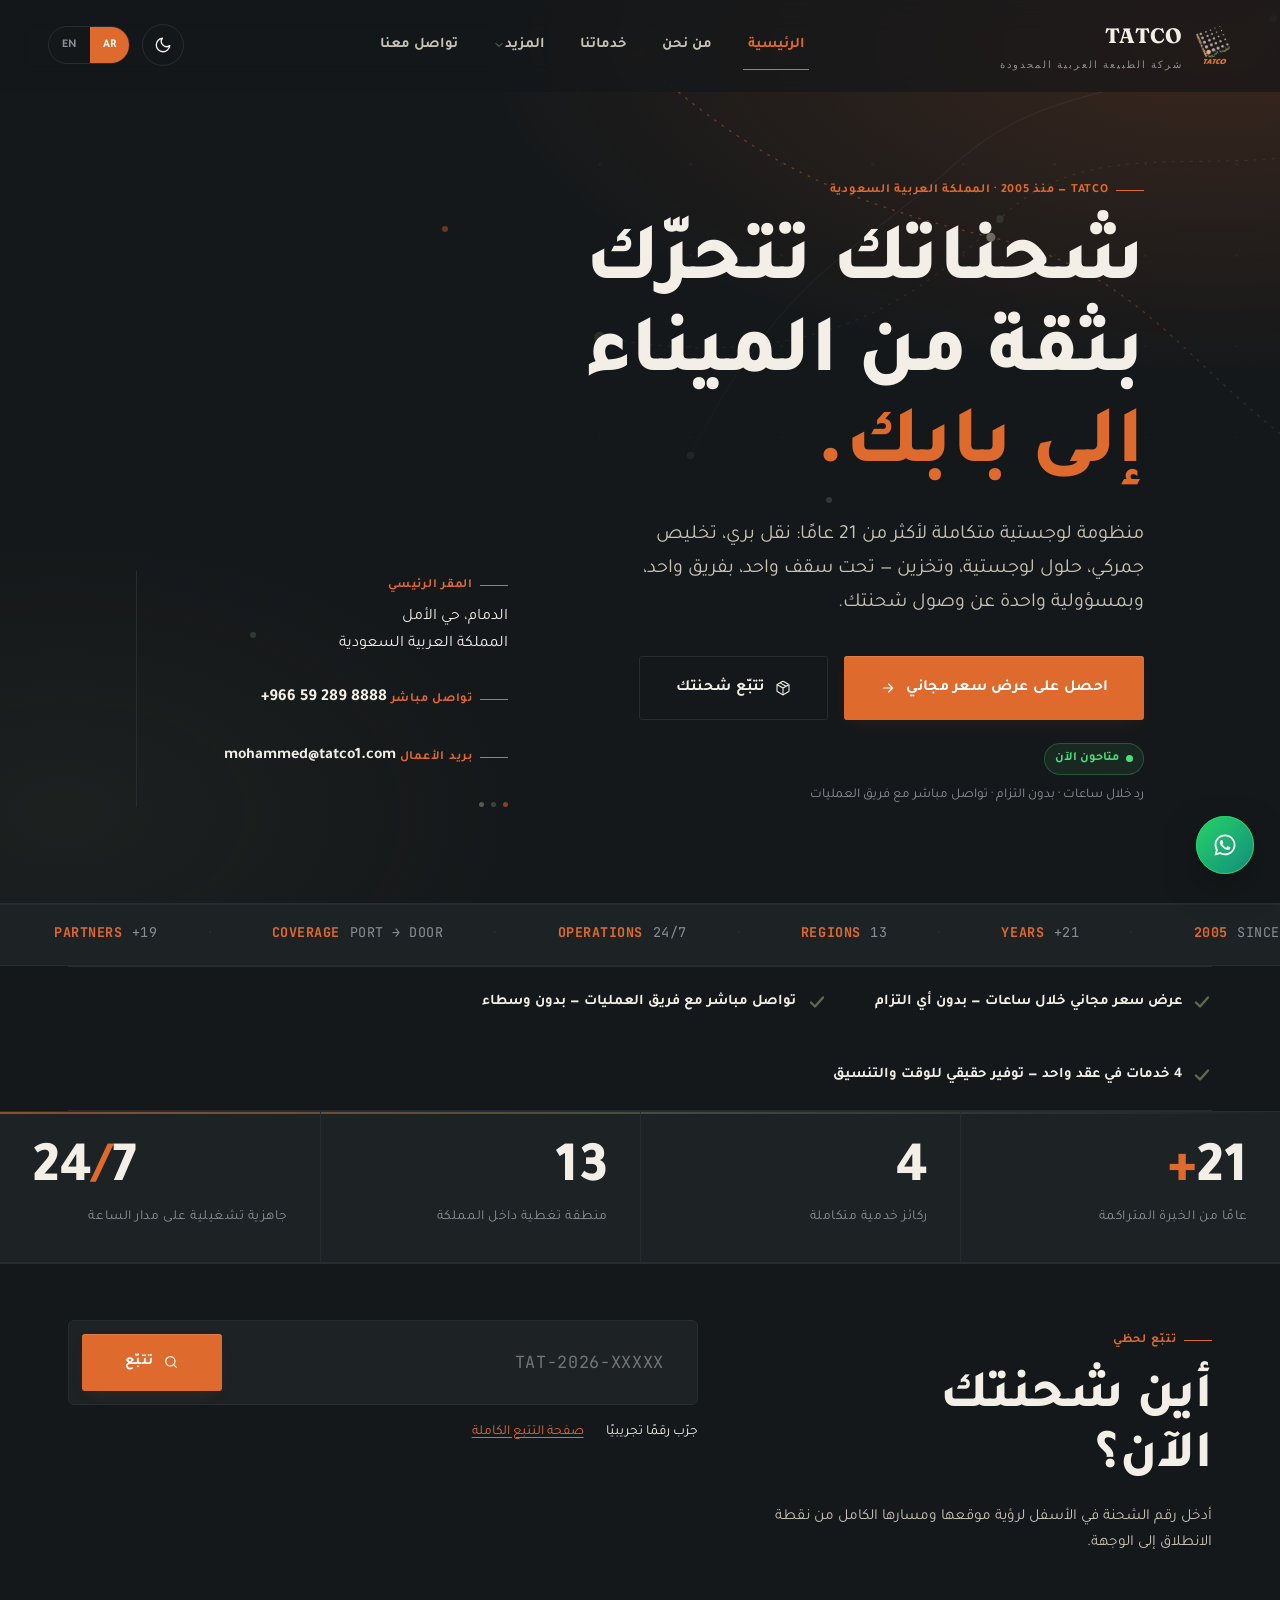
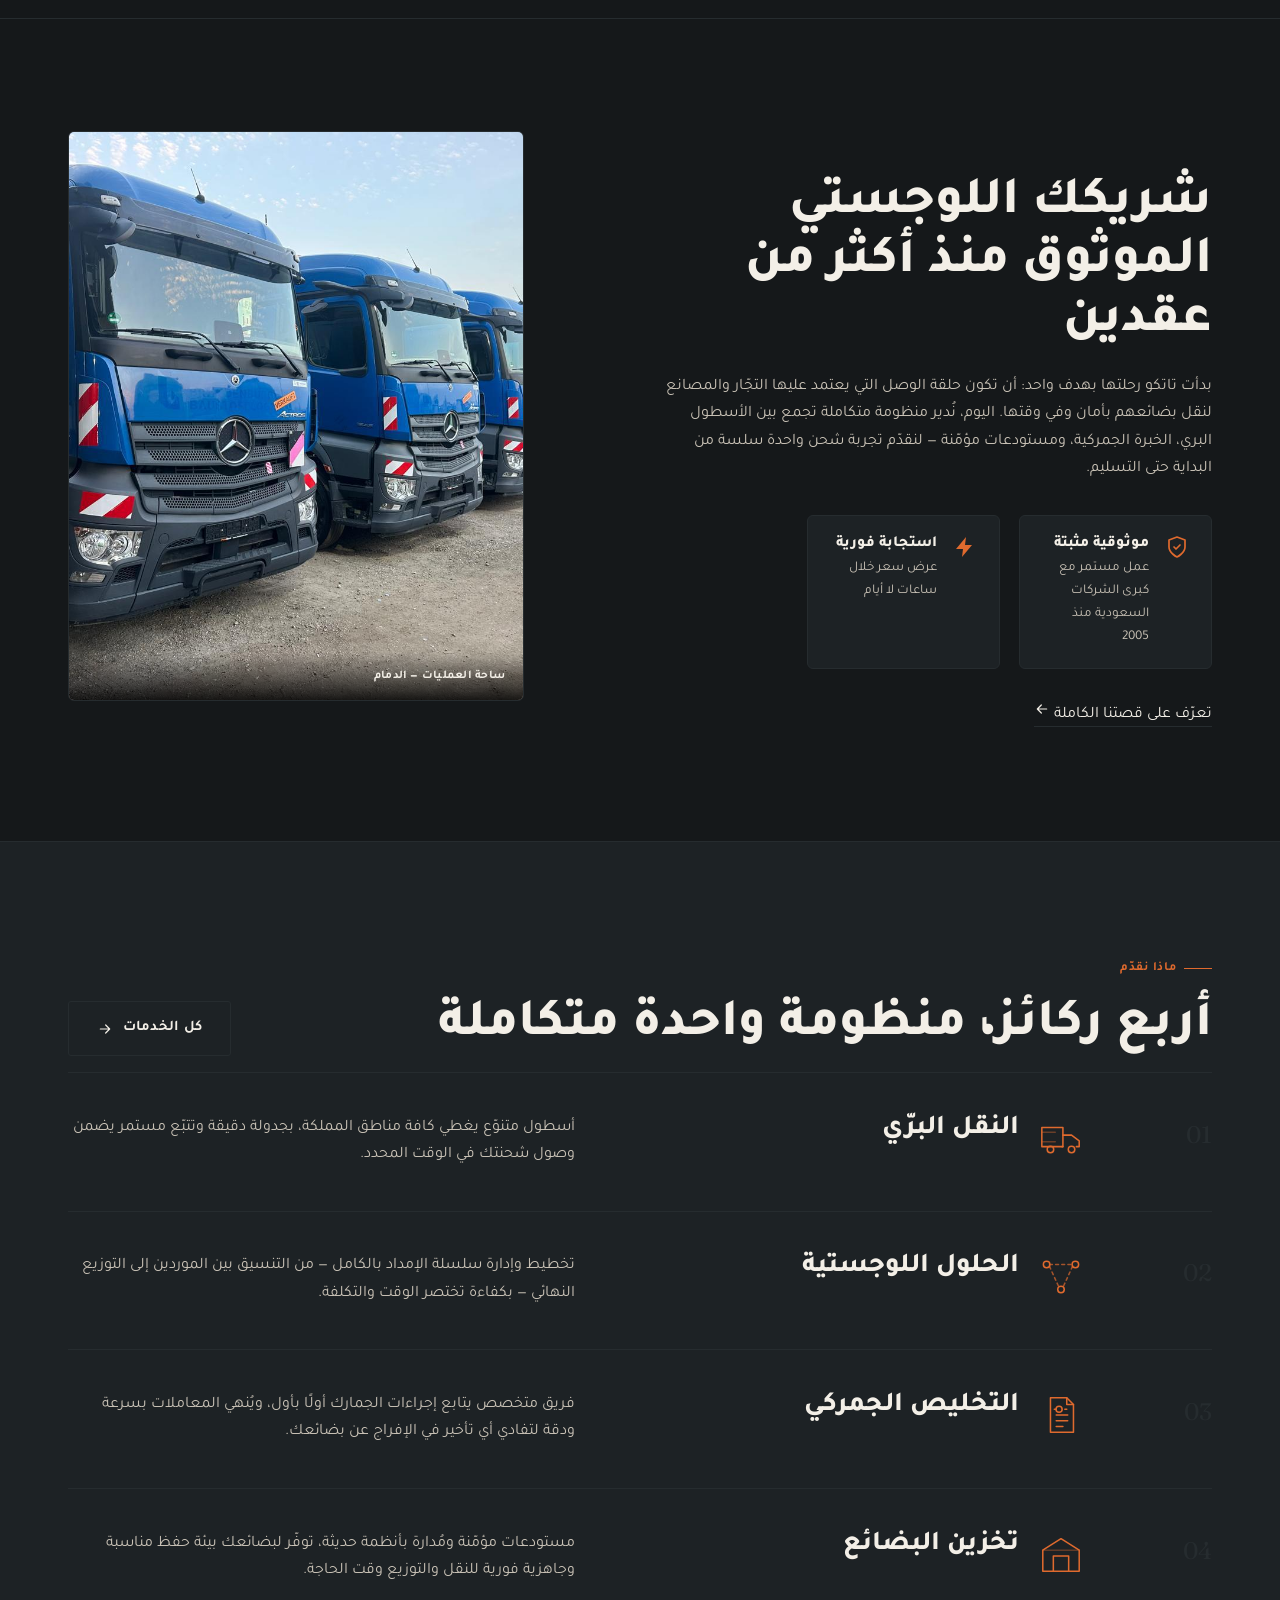
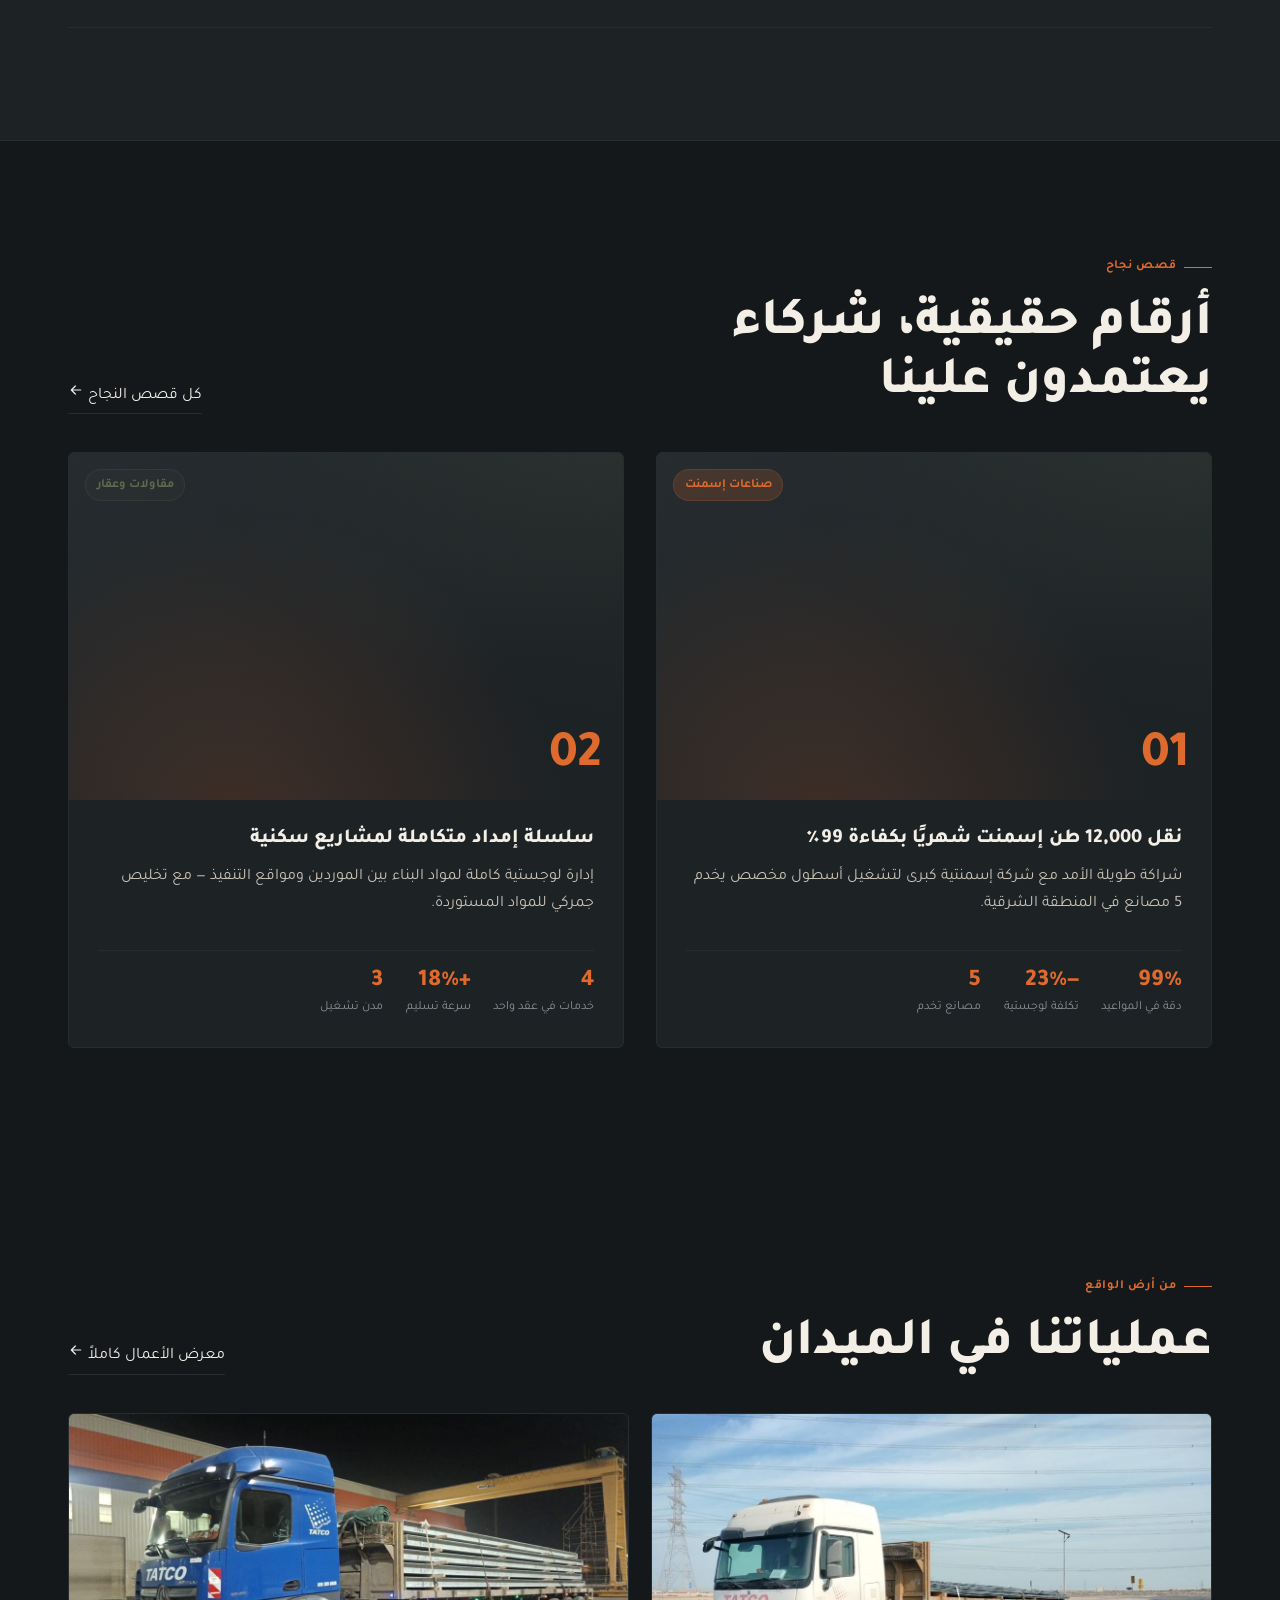
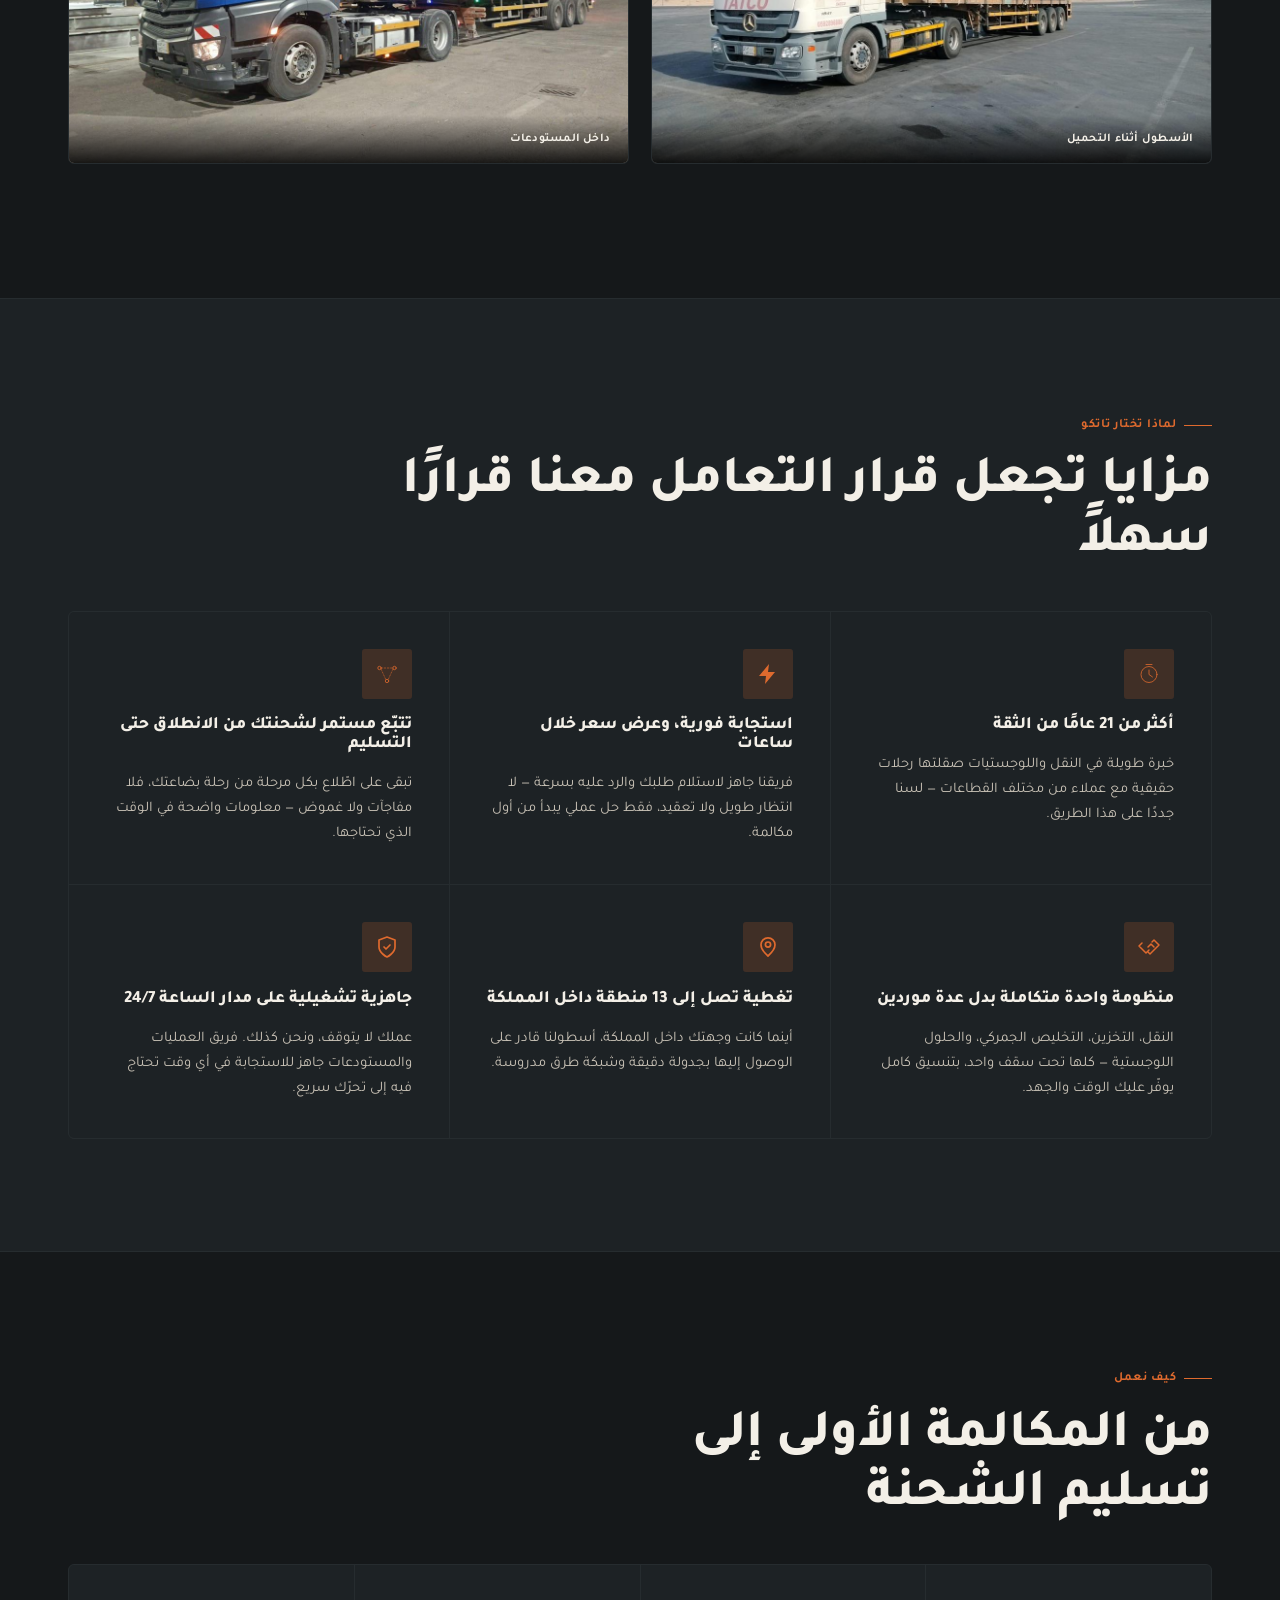
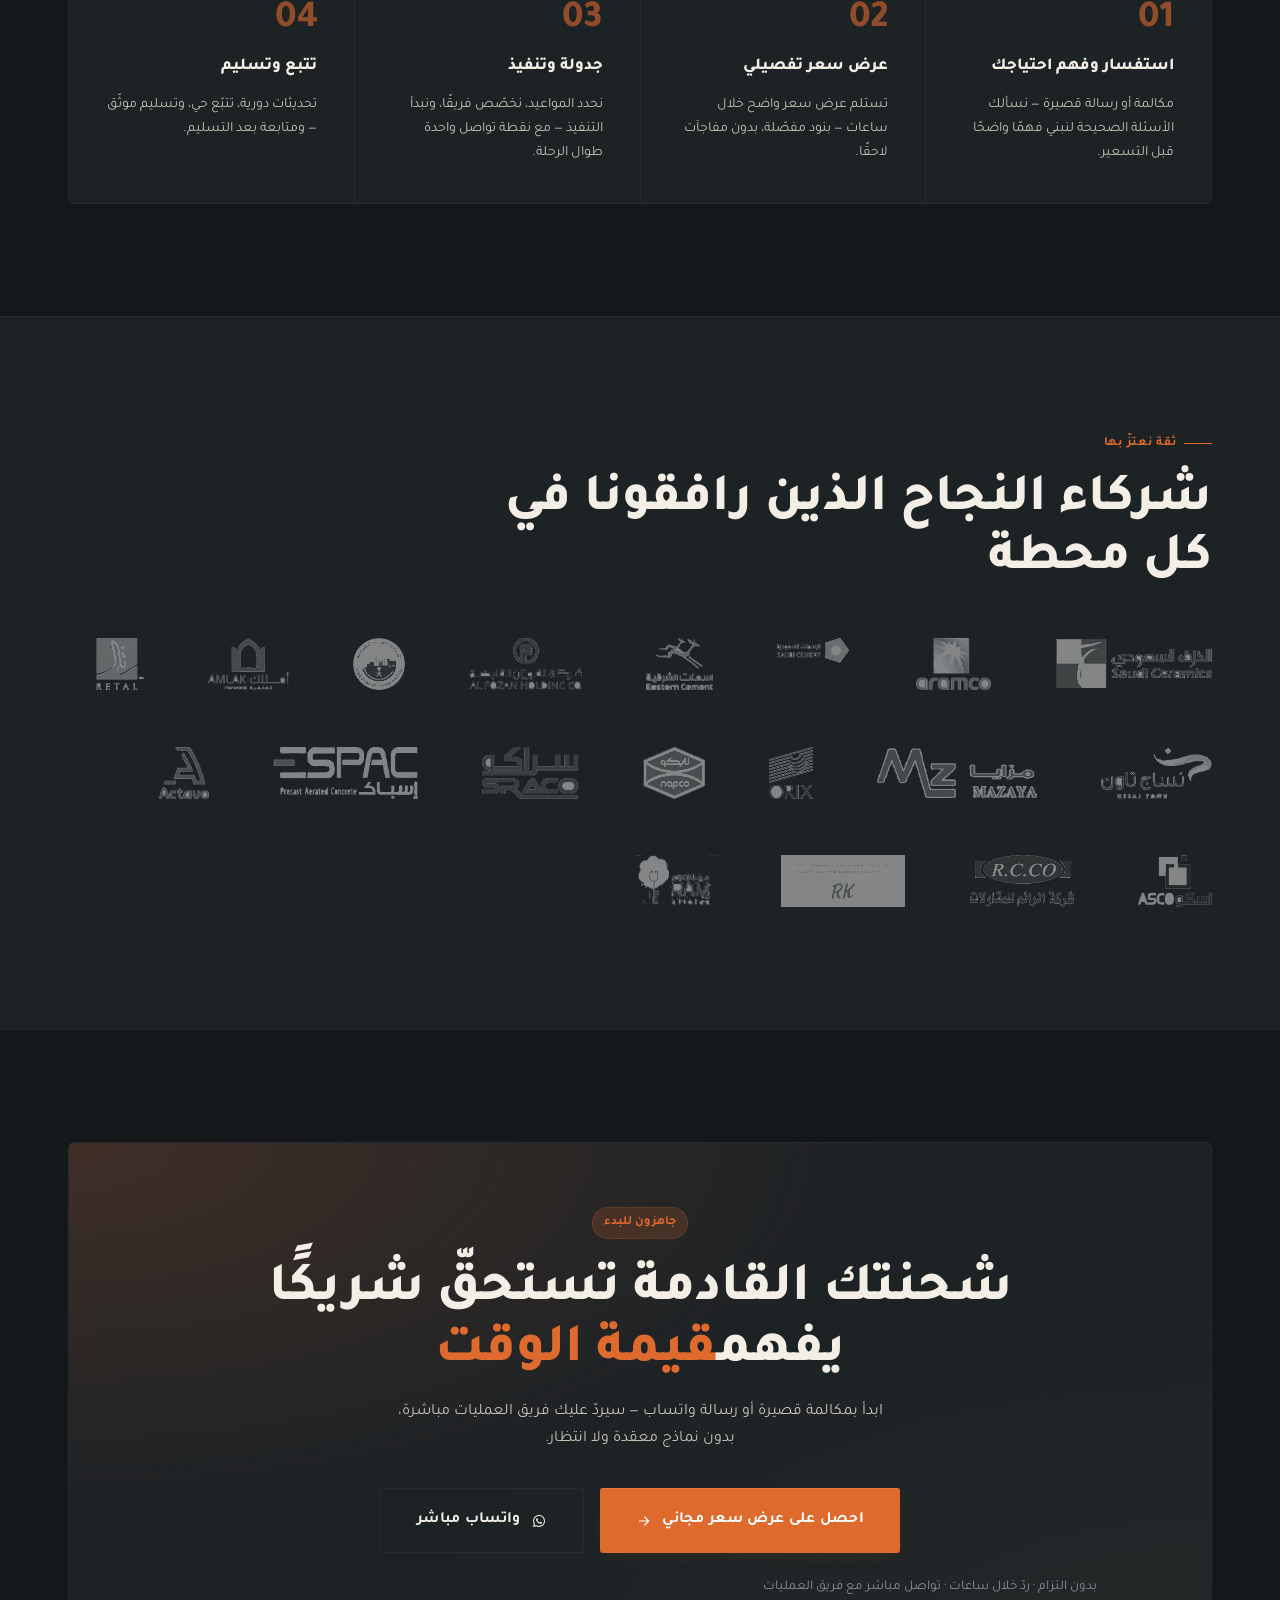
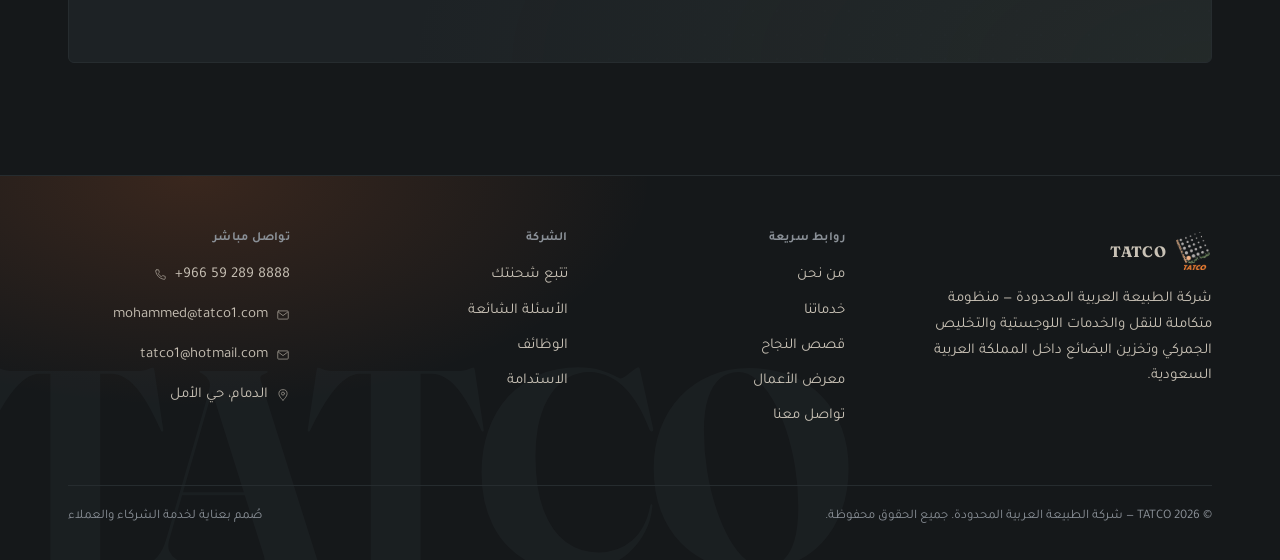
==== commit cf44db72: "إزالة قسم آراء العملاء (تقييمات وهمية) من الصفحة الرئيسية وصفحة دراسات الحالة" ====
--- a/index.html
+++ b/index.html
@@ -439,64 +439,6 @@
   </div>
 </section>
 
-<!-- ============ Testimonials ============ -->
-<section class="section section--alt">
-  <div class="wrap">
-    <p class="eyebrow reveal"><span class="lang-ar">ماذا يقول عملاؤنا</span><span class="lang-en">What Our Clients Say</span></p>
-    <h2 class="reveal" style="margin-block:1rem 2.4rem; max-width:24ch">
-      <span class="lang-ar">ثقتنا تُقاس بأرقام، وتقديرنا يُقاس بكلماتهم</span>
-      <span class="lang-en">Our trust is measured in numbers, our value in their words</span>
-    </h2>
-
-    <div class="grid-3 reveal-stagger">
-      <div class="testimonial-card reveal" style="--i:0">
-        <svg class="quote-mark"><use href="assets/svg/icons.svg#i-quote"/></svg>
-        <p class="testimonial-text">
-          <span class="lang-ar">"تعاملت مع تاتكو لأكثر من 12 عامًا. الفرق أنهم لا يحتاجون متابعة — البضاعة تصل، الفواتير دقيقة، والفريق متاح حين تحتاجه."</span>
-          <span class="lang-en">"I've worked with TATCO for over 12 years. The difference is they don't need follow-up — goods arrive, invoices are accurate, and the team is there when needed."</span>
-        </p>
-        <div class="testimonial-person">
-          <div class="testimonial-avatar">أ.م</div>
-          <div>
-            <strong><span class="lang-ar">أحمد المنصور</span><span class="lang-en">Ahmed Al-Mansour</span></strong>
-            <span><span class="lang-ar">مدير العمليات — شركة إسمنت</span><span class="lang-en">Operations Manager — Cement Co.</span></span>
-          </div>
-        </div>
-      </div>
-
-      <div class="testimonial-card reveal" style="--i:1">
-        <svg class="quote-mark"><use href="assets/svg/icons.svg#i-quote"/></svg>
-        <p class="testimonial-text">
-          <span class="lang-ar">"الجمع بين النقل والتخليص الجمركي في مزود واحد وفّر علينا أسابيع شهريًا. هذا ما يفرّقهم عن باقي السوق."</span>
-          <span class="lang-en">"Combining transport and customs under one vendor saves us weeks every month. That's what sets them apart."</span>
-        </p>
-        <div class="testimonial-person">
-          <div class="testimonial-avatar">س.ع</div>
-          <div>
-            <strong><span class="lang-ar">سارة العامري</span><span class="lang-en">Sara Al-Amiri</span></strong>
-            <span><span class="lang-ar">مدير سلسلة الإمداد</span><span class="lang-en">Supply Chain Lead</span></span>
-          </div>
-        </div>
-      </div>
-
-      <div class="testimonial-card reveal" style="--i:2">
-        <svg class="quote-mark"><use href="assets/svg/icons.svg#i-quote"/></svg>
-        <p class="testimonial-text">
-          <span class="lang-ar">"أرسلت لهم استفسارًا في الخامسة عصرًا، وكان لديّ عرض سعر تفصيلي قبل الثامنة. هذه السرعة لا تجدها في كل مكان."</span>
-          <span class="lang-en">"I sent an inquiry at 5pm and had a detailed quote before 8. You don't find that speed everywhere."</span>
-        </p>
-        <div class="testimonial-person">
-          <div class="testimonial-avatar">خ.ق</div>
-          <div>
-            <strong><span class="lang-ar">خالد القحطاني</span><span class="lang-en">Khalid Al-Qahtani</span></strong>
-            <span><span class="lang-ar">مدير مشتريات — تجارة عامة</span><span class="lang-en">Procurement Manager</span></span>
-          </div>
-        </div>
-      </div>
-    </div>
-  </div>
-</section>
-
 <!-- ============ لمحة من المعرض ============ -->
 <section class="section">
   <div class="wrap">
--- a/assets/css/components.css
+++ b/assets/css/components.css
@@ -755,38 +755,6 @@
   .sustain-metric:nth-child(1),.sustain-metric:nth-child(2){ border-bottom: var(--hairline); }
 }
 
-/* ===== Testimonials ===== */
-.testimonial-card{
-  border:1px solid var(--hairline-c); border-radius: var(--radius-md);
-  padding: clamp(1.6rem, 3vw, 2.2rem);
-  background: var(--surface);
-  display:flex; flex-direction:column; gap:1.2rem;
-  position:relative;
-  transition: border-color var(--dur-base), transform var(--dur-base);
-}
-.testimonial-card:hover{ border-color: var(--orange); transform: translateY(-4px); }
-.testimonial-card .quote-mark{
-  width:38px; height:38px; color:var(--orange); opacity:.35;
-}
-.testimonial-text{
-  font-family:var(--font-display-en); font-size:1.1rem;
-  line-height:1.55; color:var(--paper);
-  font-style: italic;
-}
-[dir="rtl"] .testimonial-text{ font-family:var(--font-arabic); font-style:normal; font-weight:600; }
-.testimonial-person{
-  display:flex; align-items:center; gap:.9rem;
-  padding-top:1.2rem; border-top: var(--hairline);
-  margin-top:auto;
-}
-.testimonial-avatar{
-  width:46px; height:46px; border-radius:50%;
-  background: linear-gradient(135deg, var(--orange), var(--olive));
-  display:flex; align-items:center; justify-content:center;
-  color:#fff; font-weight:700; font-size:1rem; flex-shrink:0;
-}
-.testimonial-person strong{ display:block; color:var(--paper); font-size:.92rem; }
-.testimonial-person span{ font-size:.78rem; color:var(--ash); }
 
 /* ===== USP Cards (نقاط بيع رئيسية) ===== */
 .usp-grid{
